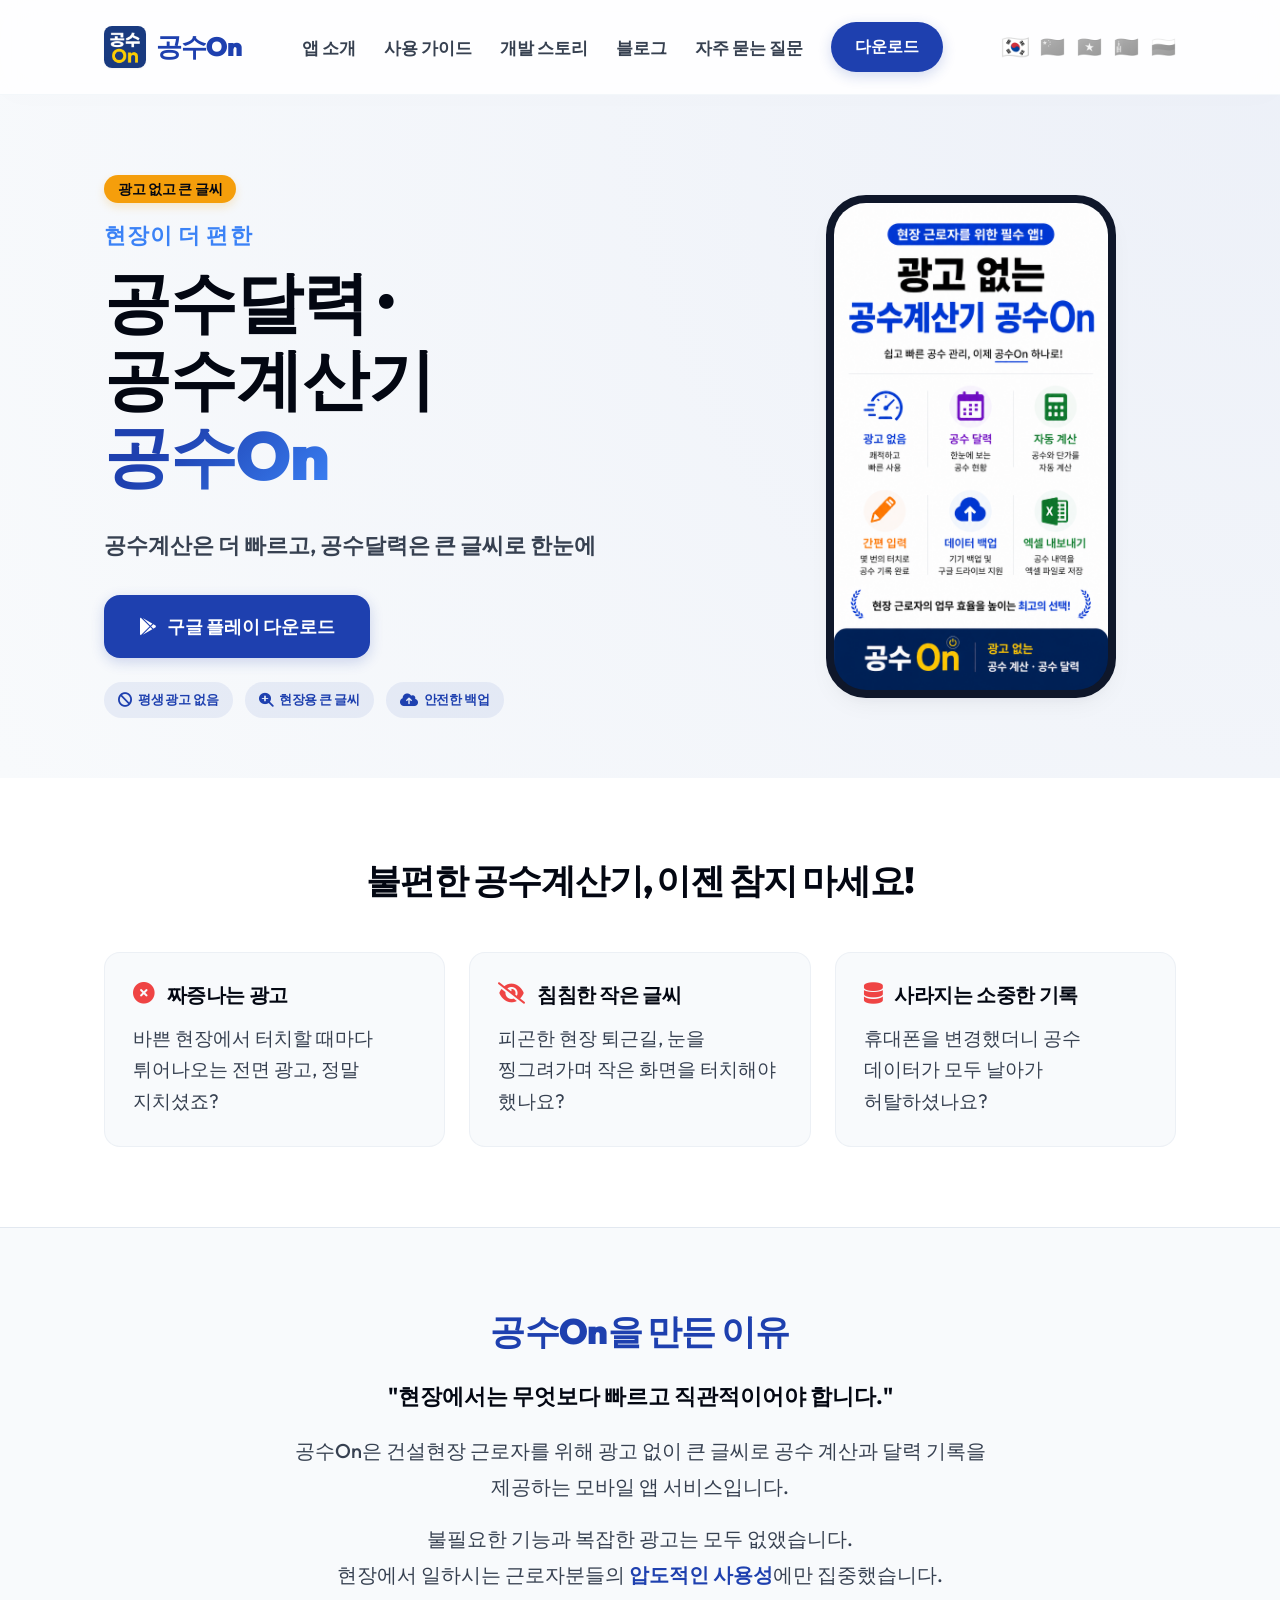
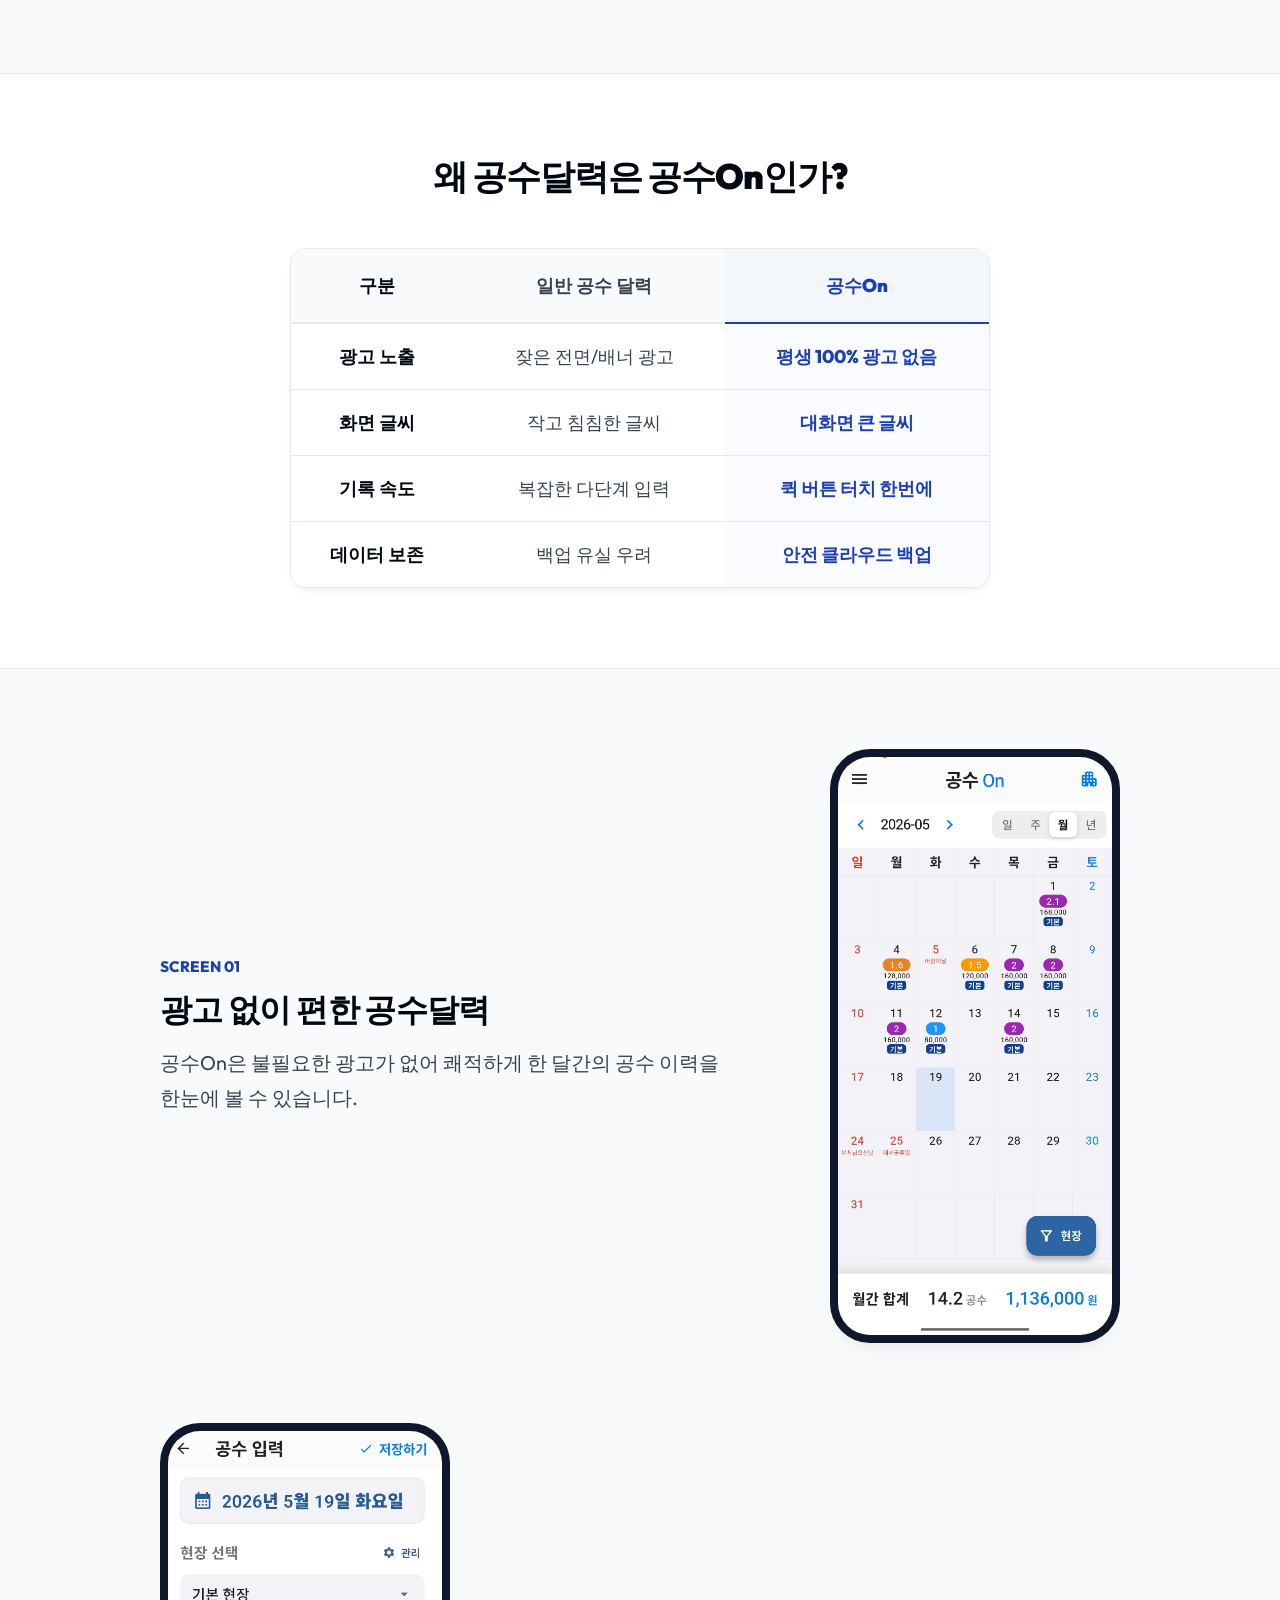
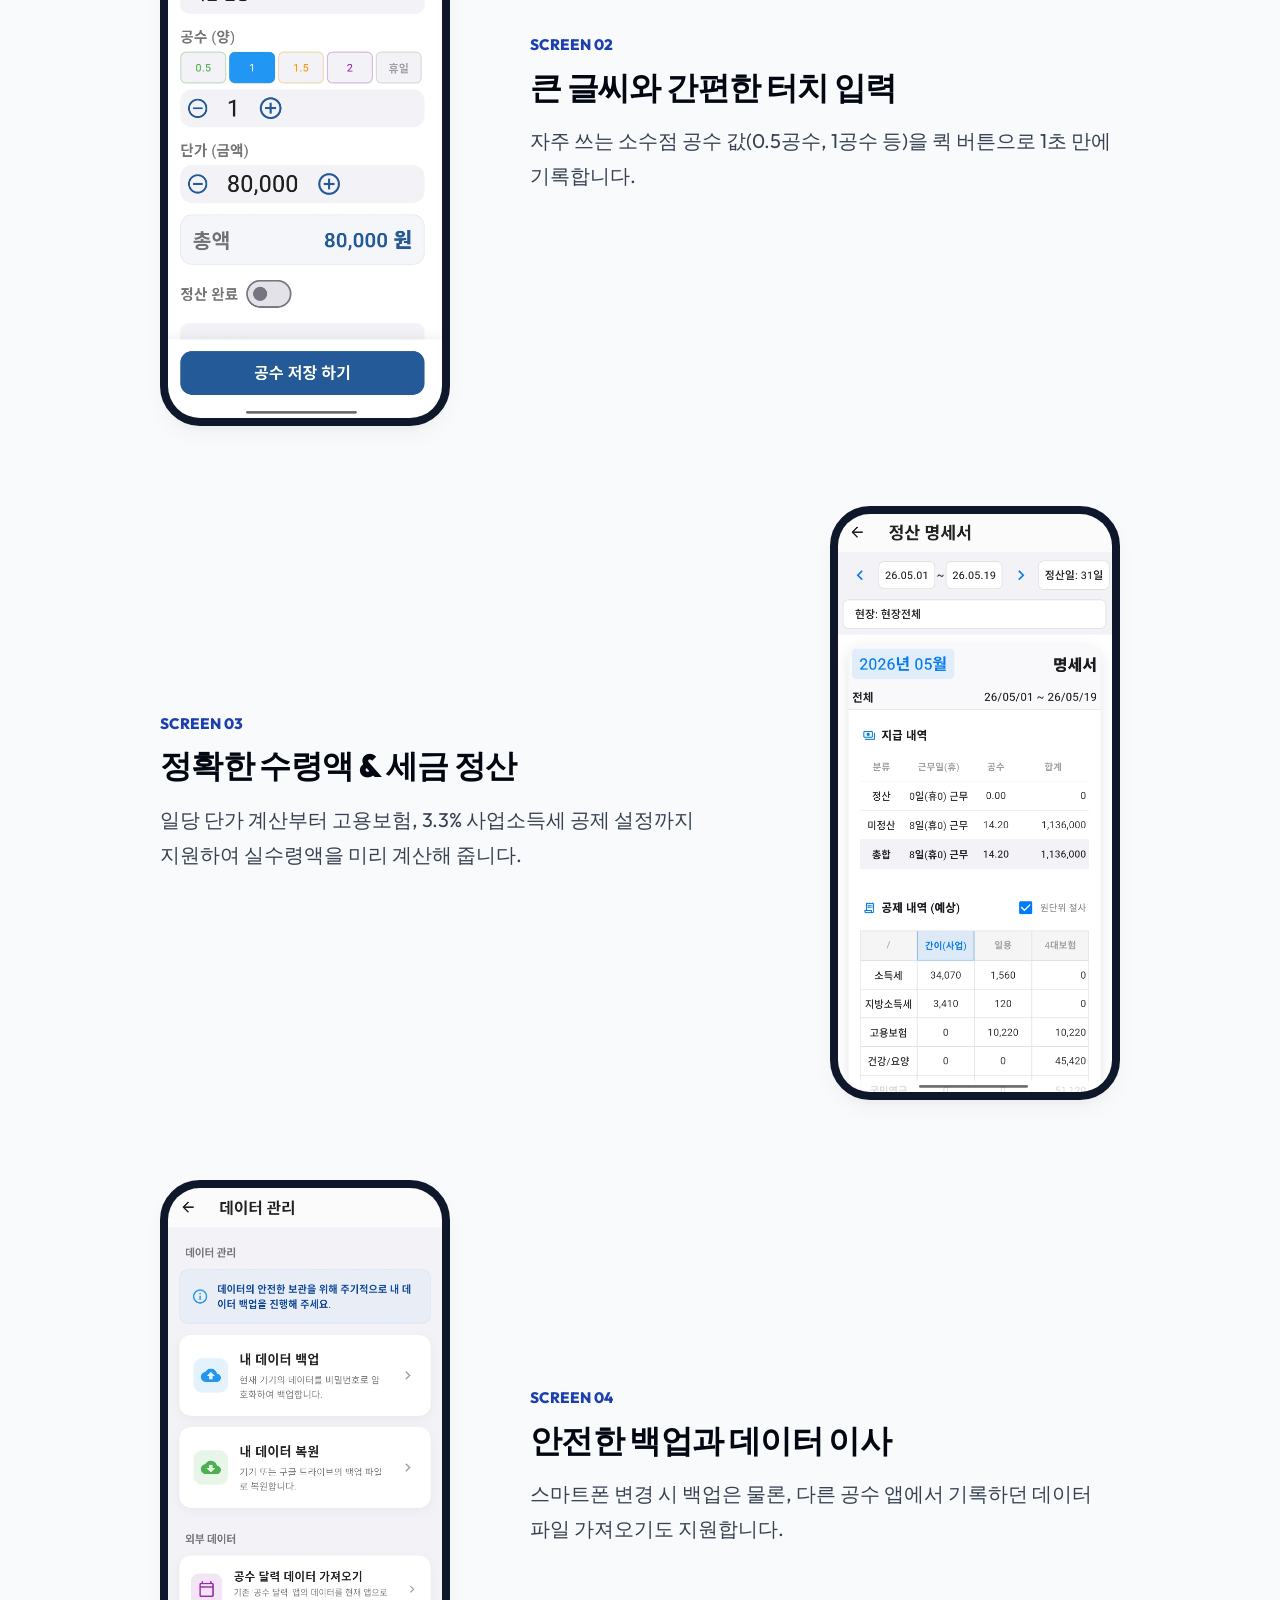
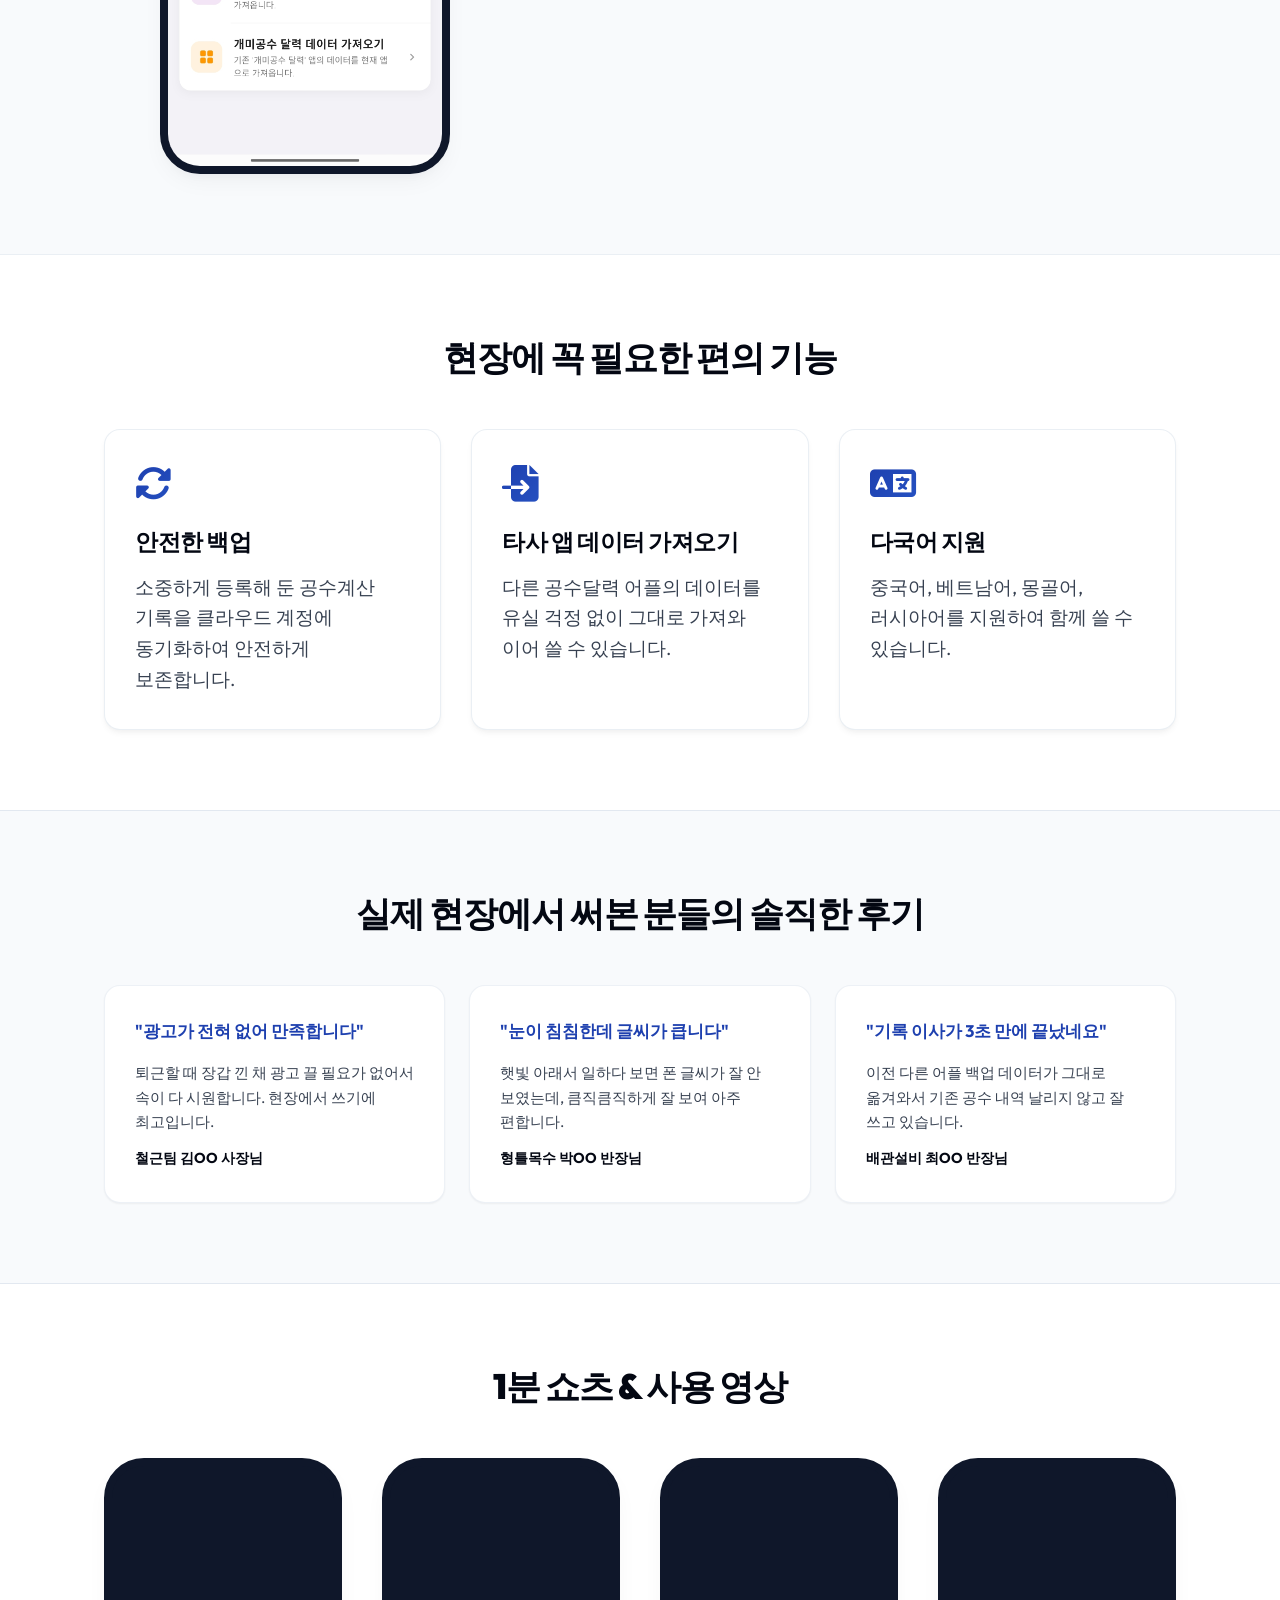
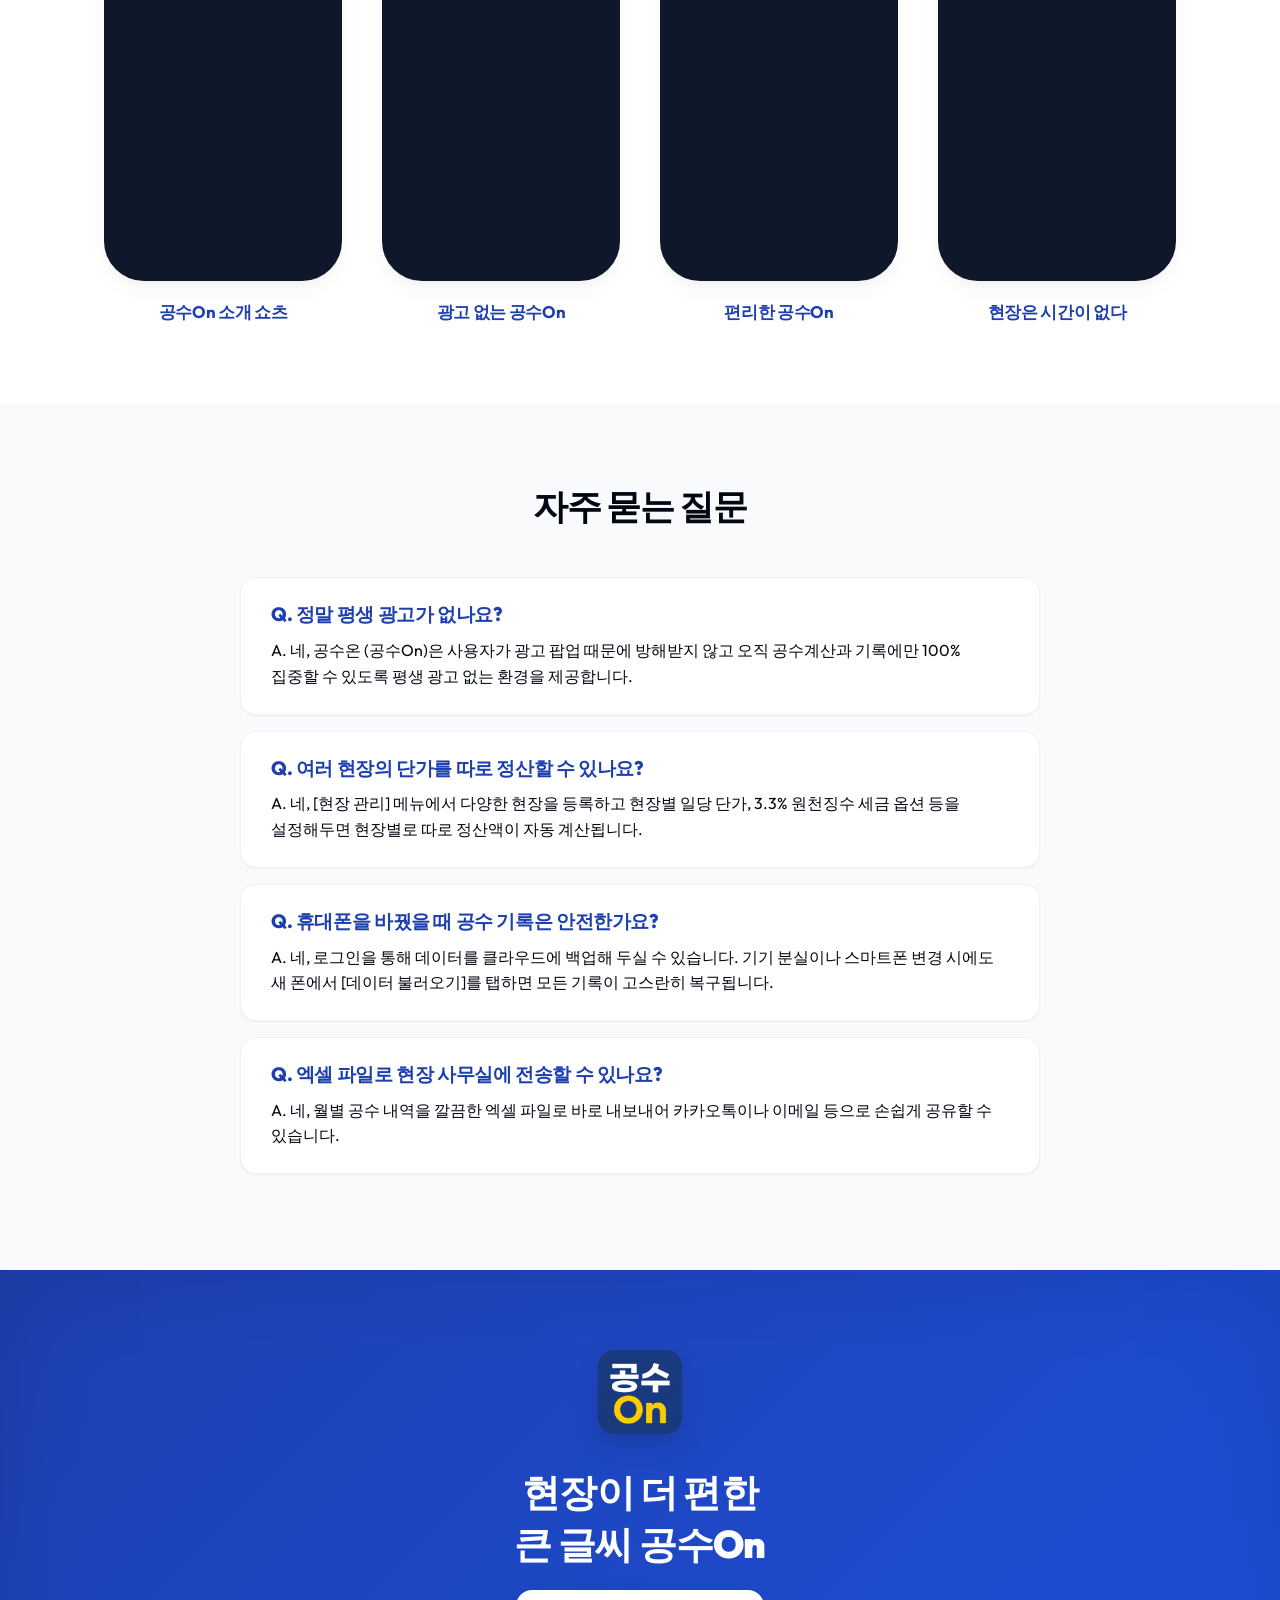
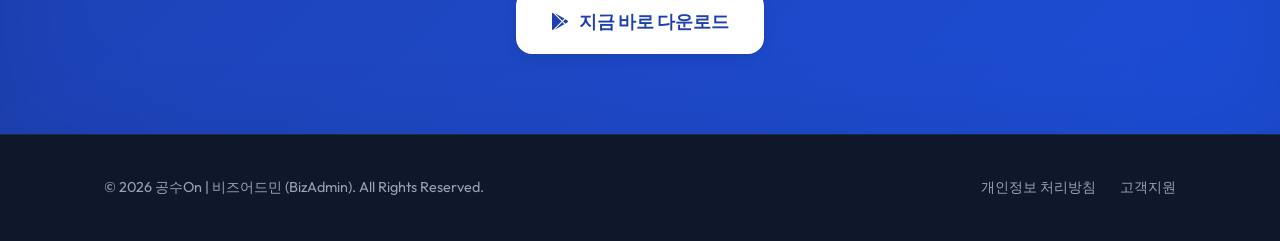
==== index.html @ bb7330a8 "refactor: 디자인 일관성 검토 반영 전체 리팩토링 (공통 CSS 적용 및 다국어 페이지 통합)" ====
<!DOCTYPE html>
<html lang="ko">

<head>
    <meta charset="UTF-8">
    <meta name="viewport" content="width=device-width, initial-scale=1.0">

    <!-- SEO 기본 메타 태그 -->
    <title>공수달력·공수계산기앱 - 광고 없는 큰글씨 공수온 (공수On)</title>
    <meta name="description" content="공수계산기, 공수달력을 광고 없이 편리하게! 공수온은 건설현장 일용직 근로자를 위한 모바일 출근부, 일당 정산, 클라우드 백업을 지원합니다.">
    <meta name="keywords"
        content="공수온, 공수On, 공수계산기, 공수달력, 공수계산기앱, 공수달력앱, 공수 계산기, 공수 달력, 공수 기록, 일용직 계산기, 건설 현장 앱, 일당달력, 출근부앱, 일당출근부, 현장출근부, 일용직출근부, 건설일용직, 노가다달력, 노가다공수">
    <link rel="canonical" href="https://gongsuon.bizadmin.co.kr/">
    <link rel="alternate" hreflang="ko" href="https://gongsuon.bizadmin.co.kr/">
    <link rel="alternate" hreflang="zh" href="https://gongsuon.bizadmin.co.kr/cn/">
    <link rel="alternate" hreflang="vi" href="https://gongsuon.bizadmin.co.kr/vn/">
    <link rel="alternate" hreflang="mn" href="https://gongsuon.bizadmin.co.kr/mn/">
    <link rel="alternate" hreflang="ru" href="https://gongsuon.bizadmin.co.kr/ru/">
    <link rel="alternate" hreflang="x-default" href="https://gongsuon.bizadmin.co.kr/">
    <link rel="icon" href="assets/images/icon.png" type="image/png">
    <link rel="apple-touch-icon" href="assets/images/icon.png">

    <!-- Open Graph / Facebook -->
    <meta property="og:type" content="website">
    <meta property="og:url" content="https://gongsuon.bizadmin.co.kr/">
    <meta property="og:title" content="공수온 (공수On) - 광고 없는 공수계산기앱·공수달력앱">
    <meta property="og:description"
        content="공수계산기, 공수달력을 광고 없이 편리하게! 현장 일용직을 위한 모바일 출근부, 일당 정산, 클라우드 백업을 제공하는 공수온(공수On)입니다.">
    <meta property="og:image" content="https://gongsuon.bizadmin.co.kr/assets/images/og-image.png">

    <!-- Twitter -->
    <meta property="twitter:card" content="summary_large_image">
    <meta property="twitter:url" content="https://gongsuon.bizadmin.co.kr/">
    <meta property="twitter:title" content="공수온 (공수On) - 광고 없는 공수계산기앱·공수달력앱">
    <meta property="twitter:description"
        content="공수계산기, 공수달력을 광고 없이 편리하게! 현장 일용직을 위한 모바일 출근부, 일당 정산, 클라우드 백업을 제공하는 공수온(공수On)입니다.">
    <meta property="twitter:image" content="https://gongsuon.bizadmin.co.kr/assets/images/og-image.png">

    <!-- Structured Data (JSON-LD) -->
    <script type="application/ld+json">
[
  {
    "@context": "https://schema.org",
    "@type": "SoftwareApplication",
    "name": "공수온 (공수On)",
    "alternateName": [
      "공수온",
      "공수On",
      "공수 계산기",
      "공수 달력",
      "공수계산기",
      "공수달력",
      "공수계산기앱",
      "공수달력앱"
    ],
    "url": "https://gongsuon.bizadmin.co.kr/",
    "downloadUrl": "https://play.google.com/store/apps/details?id=kr.co.bizadmin.gongsuon",
    "operatingSystem": "Android",
    "applicationCategory": "BusinessApplication",
    "inLanguage": "ko-KR",
    "description": "공수계산기, 공수달력 기능을 광고 없이 편리하게 제공하는 공수온 (공수On) 앱입니다.",
    "featureList": [
      "광고 없는 공수달력",
      "대화면 큰 글씨 UI",
      "퀵 버튼 터치 입력",
      "정산액 자동 계산",
      "안전 클라우드 백업",
      "타사 앱 데이터 가져오기",
      "다국어 지원 (중국어, 베트남어, 몽골어, 러시아어)"
    ],
    "offers": {
      "@type": "Offer",
      "price": "0",
      "priceCurrency": "KRW"
    },
    "publisher": {
      "@type": "Organization",
      "name": "비즈어드민",
      "url": "https://gongsuon.bizadmin.co.kr/"
    }
  },
  {
    "@context": "https://schema.org",
    "@type": "FAQPage",
    "mainEntity": [
      {
        "@type": "Question",
        "name": "공수온 (공수On)은 어떤 앱인가요?",
        "acceptedAnswer": {
          "@type": "Answer",
          "text": "공수온 (공수On)은 건설 현장 근로자를 위해 광고 없이 공수 계산과 기록을 편리하게 관리할 수 있는 대표적인 공수계산기앱 및 공수달력앱입니다."
        }
      },
      {
        "@type": "Question",
        "name": "공수달력 앱의 장점은 무엇인가요?",
        "acceptedAnswer": {
          "@type": "Answer",
          "text": "광고 없음: 전체화면 광고 없이 쾌적하게 한 달간의 공수 이력 관리 / 큰 글씨: 현장 햇빛 아래에서도 시원하게 잘 보이는 대화면 디자인 / 빠른 입력: 퀵 버튼 터치 한 번으로 1초 만에 간편 기록 / 데이터 백업: 클라우드 연동으로 공수 계산 기록 안전 보관 / 기존 앱 데이터 가져오기: 다른 공수달력 앱에서 쓰던 데이터 가져오기 지원."
        }
      },
      {
        "@type": "Question",
        "name": "공수달력앱과 공수계산기의 차이점은 무엇인가요?",
        "acceptedAnswer": {
          "@type": "Answer",
          "text": "일반적으로 현장 근로자분들이 혼용하여 사용하시지만, '공수달력'은 날짜별 근무 기록(달력 형태)에 초점을 맞추고, '공수계산기'는 일당 단가를 곱해 최종 정산액을 계산하는 것에 초점을 맞춥니다. 공수온은 이 두 기능을 결합하여 달력에 터치 한 번으로 공수를 기록하면 월별 실수령액 정산까지 자동으로 계산해 줍니다."
        }
      },
      {
        "@type": "Question",
        "name": "공수달력 앱에서 현장 등록 및 공수기록 관리는 어떻게 하나요?",
        "acceptedAnswer": {
          "@type": "Answer",
          "text": "앱 내의 [현장 관리] 메뉴에서 근무하시는 현장들을 간편하게 등록하실 수 있습니다. 각 현장별 일당 단가와 정산 방식을 다르게 설정해 두면, 달력 입력 시 현장별로 공수가 따로 구분되어 자동 계산 및 관리됩니다."
        }
      },
      {
        "@type": "Question",
        "name": "공수달력앱의 실수령액 및 월별 정산 기능은 어떻게 사용하나요?",
        "acceptedAnswer": {
          "@type": "Answer",
          "text": "달력에 공수를 기록해두면 [정산 명세서] 메뉴를 통해 이번 달 총 수령액이 자동으로 계산됩니다. 소득세 3.3% 공제 설정, 4대보험 적용 여부 등 현장 노무 환경에 맞추어 세금을 공제한 최종 실수령액을 즉시 산출하고 엑셀 파일로도 보관이 가능합니다."
        }
      },
      {
        "@type": "Question",
        "name": "공수달력에 기록된 데이터는 어떻게 백업하나요? (휴대폰 기기 변경 시 데이터 유지)",
        "acceptedAnswer": {
          "@type": "Answer",
          "text": "로그인 후 데이터 백업 기능을 통해 기록을 클라우드에 보관할 수 있습니다. 휴대폰 분실이나 스마트폰 변경 시에도 새 폰에서 [데이터 불러오기]를 누르면 모든 기록이 고스란히 복구됩니다."
        }
      },
      {
        "@type": "Question",
        "name": "기존에 쓰던 다른 공수 앱의 데이터를 가져올 수 있나요?",
        "acceptedAnswer": {
          "@type": "Answer",
          "text": "네, 다른 공수달력 어플을 사용하시던 분들도 옮겨올 수 있도록 데이터 가져오기 기능을 지원합니다. 기존 기록을 포기하지 마시고 공수온에서 이어 사용해 보세요."
        }
      },
      {
        "@type": "Question",
        "name": "정말 광고가 없나요?",
        "acceptedAnswer": {
          "@type": "Answer",
          "text": "네, 공수온 (공수On)은 평생 광고가 없는 쾌적한 공수달력 환경을 제공하며, 사용자가 어플 광고 때문에 방해받지 않고 오직 공수계산과 기록에 집중할 수 있도록 돕습니다."
        }
      }
    ]
  },
  {
    "@context": "https://schema.org",
    "@type": "Organization",
    "name": "공수온 (공수On)",
    "url": "https://gongsuon.bizadmin.co.kr/",
    "sameAs": [
      "https://blog.naver.com/gongsuon",
      "https://play.google.com/store/apps/details?id=kr.co.bizadmin.gongsuon",
      "https://www.instagram.com/gongsuon/",
      "https://www.youtube.com/@gongsuon"
    ]
  }
]
    </script>

    <link rel="stylesheet" href="https://cdnjs.cloudflare.com/ajax/libs/font-awesome/6.4.0/css/all.min.css">
    <link rel="stylesheet" href="assets/css/style.css">
    <style>
        /* Hero Section */
        .hero {
            background: radial-gradient(circle at top right, rgba(30, 64, 175, 0.05) 0%, rgba(248, 250, 252, 0.8) 100%);
            padding: 80px 0 60px 0;
            text-align: center;
        }

        .hero-badge {
            display: inline-block;
            background: linear-gradient(135deg, var(--primary) 0%, var(--primary-light) 100%);
            color: #fff;
            padding: 8px 20px;
            border-radius: 100px;
            font-weight: 800;
            font-size: 0.85rem;
            margin-bottom: 24px;
            box-shadow: 0 4px 14px rgba(30, 64, 175, 0.25);
            letter-spacing: 0.05em;
            text-transform: uppercase;
        }

        .hero h1 {
            margin-bottom: 2rem;
            letter-spacing: -0.04em;
        }

        .hero h1 .sub-title {
            font-size: 1.35rem;
            font-weight: 700;
            color: var(--primary-light);
            display: block;
            margin-bottom: 12px;
            letter-spacing: 0.05em;
        }

        .hero h1 .main-title {
            font-size: 4.2rem;
            /* 대형 브랜드 메인타이틀 확대 */
            font-weight: 900;
            color: var(--text-dark);
            display: block;
            line-height: 1.15;
        }

        .hero h1 .main-title span {
            color: var(--primary);
            background: linear-gradient(135deg, var(--primary) 30%, var(--primary-light) 100%);
            -webkit-background-clip: text;
            background-clip: text;
            -webkit-text-fill-color: transparent;
        }

        .no-ads-badge {
            display: inline-block;
            background: linear-gradient(135deg, var(--secondary) 0%, #F59E0B 100%);
            color: var(--text-dark);
            font-size: 0.85rem;
            font-weight: 800;
            padding: 5px 14px;
            border-radius: 100px;
            vertical-align: middle;
            margin-bottom: 18px;
            box-shadow: 0 4px 10px rgba(245, 158, 11, 0.2);
            letter-spacing: -0.02em;
        }

        .hero p {
            font-size: 1.4rem;
            /* 1.25rem에서 1.4rem으로 시원하게 확대 */
            margin-bottom: 30px;
            color: var(--text-muted);
            max-width: 700px;
            margin-left: auto;
            margin-right: auto;
            font-weight: 600;
            line-height: 1.7;
        }

        .download-btns {
            display: flex;
            justify-content: center;
            gap: 1rem;
            flex-wrap: wrap;
        }



        /* Pain Points */
        .pain-points {
            padding: 80px 0;
            background-color: #fff;
        }

        .section-tag {
            text-align: center;
            color: var(--danger);
            font-weight: 800;
            font-size: 1.05rem;
            display: block;
            margin-bottom: 12px;
            letter-spacing: 0.05em;
        }

        .section-title {
            font-size: 2.2rem;
            margin-bottom: 3rem;
            font-weight: 900;
            text-align: center;
            letter-spacing: -0.03em;
            color: var(--text-dark);
            line-height: 1.3;
        }

        .pain-grid {
            display: grid;
            grid-template-columns: repeat(auto-fit, minmax(280px, 1fr));
            gap: 24px;
        }

        .pain-card {
            background: var(--bg-light);
            padding: 28px;
            border-radius: var(--radius-md);
            text-align: left;
            border: 1px solid rgba(226, 232, 240, 0.5);
            transition: var(--transition-smooth);
        }

        .pain-card:hover {
            transform: translateY(-4px);
            box-shadow: var(--shadow-md);
            border-color: rgba(226, 232, 240, 1);
        }

        .pain-card h4 {
            font-size: 1.25rem;
            margin-bottom: 15px;
            display: flex;
            align-items: center;
            gap: 12px;
            color: var(--text-dark);
        }

        .pain-card i {
            color: var(--danger);
            font-size: 1.35rem;
        }

        .pain-card p {
            color: var(--text-muted);
            font-size: 1.2rem;
            /* 1.1rem에서 1.2rem으로 확대 */
            line-height: 1.65;
        }

        /* Solution / Proof */
        .proof-section {
            padding: 80px 0;
            background-color: var(--bg-light);
            border-top: 1px solid rgba(226, 232, 240, 0.6);
            border-bottom: 1px solid rgba(226, 232, 240, 0.6);
        }

        .proof-item {
            display: flex;
            align-items: center;
            justify-content: center;
            gap: 80px;
            margin-bottom: 80px;
            max-width: 960px;
            margin-left: auto;
            margin-right: auto;
        }

        .proof-item:last-child {
            margin-bottom: 0;
        }

        .proof-item:nth-child(even) {
            flex-direction: row-reverse;
        }

        .proof-text {
            flex: 1.2;
        }

        .proof-text h3 {
            font-size: 2rem;
            font-weight: 900;
            margin-bottom: 15px;
            line-height: 1.3;
            color: var(--text-dark);
            letter-spacing: -0.02em;
        }

        .proof-text p {
            font-size: 1.25rem;
            /* 1.12rem에서 1.25rem으로 대형 폰트화 */
            color: var(--text-muted);
            margin-bottom: 24px;
            line-height: 1.75;
        }

        .proof-img {
            flex: 0.8;
        }

        /* Features */
        .features {
            padding: 80px 0;
            background-color: #fff;
        }

        .feature-grid {
            display: grid;
            grid-template-columns: repeat(auto-fit, minmax(320px, 1fr));
            gap: 30px;
        }

        .feature-card {
            background: #fff;
            padding: 35px 30px;
            border-radius: var(--radius-md);
            box-shadow: var(--shadow-md);
            transition: var(--transition-smooth);
            border: 1px solid rgba(226, 232, 240, 0.7);
        }

        .feature-card:hover {
            transform: translateY(-8px);
            box-shadow: var(--shadow-hover);
            border-color: rgba(30, 64, 175, 0.15);
        }

        .feature-card i {
            font-size: 2.3rem;
            color: var(--primary);
            margin-bottom: 24px;
            display: block;
            background: linear-gradient(135deg, var(--primary) 0%, var(--primary-light) 100%);
            -webkit-background-clip: text;
            background-clip: text;
            -webkit-text-fill-color: transparent;
        }

        .feature-card h3 {
            font-size: 1.45rem;
            margin-bottom: 15px;
            font-weight: 800;
            color: var(--text-dark);
        }

        .feature-card p {
            color: var(--text-muted);
            font-size: 1.16rem;
            /* 1.05rem에서 1.16rem으로 대폭 확대 */
            line-height: 1.65;
        }

        /* FAQ */
        .faq {
            background-color: var(--bg-light);
            padding: 80px 0;
        }

        .faq-container {
            max-width: 800px;
            margin: 0 auto;
        }

        .faq-item {
            margin-bottom: 16px;
            background: #fff;
            padding: 24px 30px;
            border-radius: var(--radius-md);
            box-shadow: var(--shadow-sm);
            border: 1px solid rgba(226, 232, 240, 0.5);
            transition: var(--transition-smooth);
        }

        .faq-item:hover {
            box-shadow: var(--shadow-md);
            border-color: rgba(226, 232, 240, 1);
        }

        .faq-item h4 {
            color: var(--primary);
            margin-bottom: 10px;
            font-size: 1.2rem;
            font-weight: 800;
        }

        .faq-item p {
            color: var(--text-dark);
            font-size: 1rem;
            line-height: 1.6;
        }



        /* Video Section */
        .video-section {
            background-color: #fff;
            padding: 80px 20px;
        }

        .video-grid {
            display: grid;
            grid-template-columns: repeat(4, 1fr);
            gap: 2.5rem;
            max-width: 1200px;
            margin: 0 auto;
            justify-items: center;
        }

        @media (max-width: 1200px) {
            .video-grid {
                grid-template-columns: repeat(2, 1fr);
            }
        }

        @media (max-width: 680px) {
            .video-grid {
                grid-template-columns: 1fr;
            }
        }

        .video-card {
            aspect-ratio: 9/16;
            position: relative;
        }

        .video-card iframe {
            width: 100%;
            height: 100%;
            border-radius: 30px;
            border: none;
        }

        .video-info {
            text-align: center;
            margin-top: 1.25rem;
        }

        .video-info h4 {
            font-size: 1.05rem;
            color: var(--primary);
            font-weight: 700;
        }

        @media (max-width: 850px) {
            .hero {
                padding: 60px 0 40px 0;
            }

            .download-btns {
                justify-content: center !important;
            }
        }

        @media (max-width: 768px) {
            .hero h1 .main-title {
                font-size: 2.5rem;
                line-height: 1.25;
            }

            .hero p {
                font-size: 1.05rem;
                margin-bottom: 24px;
            }

            .section-title {
                font-size: 1.8rem;
                margin-bottom: 2rem;
            }

            .proof-item {
                flex-direction: column-reverse !important;
                text-align: center;
                gap: 24px;
                margin-bottom: 48px;
            }

            .proof-item:nth-child(even) {
                flex-direction: column-reverse !important;
            }

            .proof-text {
                width: 100%;
            }

            .proof-text h3 {
                font-size: 1.6rem;
            }

            .proof-img {
                margin: 0 auto;
                max-width: 240px;
            }
        }

        @media (max-width: 480px) {
            .hero {
                padding: 40px 0 20px 0;
            }

            .hero h1 .main-title {
                font-size: 2rem;
                line-height: 1.3;
            }

            .hero h1 .sub-title {
                font-size: 1.15rem !important;
            }

            .hero p {
                font-size: 0.95rem;
                padding: 0 10px;
            }

            .btn {
                width: 100%;
                max-width: 320px;
                justify-content: center;
                padding: 0.9rem 1.5rem;
                font-size: 1rem;
            }

            .hero-badge-item {
                font-size: 0.78rem;
                padding: 5px 10px;
            }

            /* 비교표 모바일 극소화 방지 */
            .comparison table {
                font-size: 0.9rem !important;
            }

            .comparison th,
            .comparison td {
                padding: 12px 8px !important;
            }

            .faq-item {
                padding: 18px 20px;
            }

            .faq-item h4 {
                font-size: 1.05rem;
            }

            .faq-item p {
                font-size: 0.92rem;
            }

            .reviews {
                padding: 50px 0;
            }

            .reviews div[style*="grid-template-columns"] {
                gap: 16px !important;
            }

            .reviews div[style*="background"] {
                padding: 20px !important;
            }
        }

        /* Lightbox Image Zoom-in Modal */
        .phone-mockup,
        .proof-img {
            cursor: pointer;
            transition: var(--transition-smooth);
        }

        .phone-mockup:hover,
        .proof-img:hover {
            transform: translateY(-4px);
        }

        .lightbox {
            display: none;
            position: fixed;
            z-index: 2000;
            padding-top: 50px;
            left: 0;
            top: 0;
            width: 100%;
            height: 100%;
            overflow: auto;
            background-color: rgba(15, 23, 42, 0.95);
            backdrop-filter: blur(10px);
            opacity: 0;
            transition: opacity 0.3s ease;
            box-sizing: border-box;
        }

        .lightbox.show {
            display: flex;
            flex-direction: column;
            justify-content: center;
            align-items: center;
            opacity: 1;
        }

        .lightbox-content {
            margin: 0 auto;
            display: block;
            width: 85%;
            max-width: 450px;
            /* 원본 576px 이미지의 해상도 깨짐을 최소화하기 위해 450px로 최적 조율 */
            max-height: 82vh;
            object-fit: contain;
            border-radius: var(--radius-md);
            box-shadow: 0 25px 60px rgba(0, 0, 0, 0.5);
            transform: scale(0.9);
            transition: transform 0.3s ease;
            border: 4px solid #fff;
        }

        .lightbox.show .lightbox-content {
            transform: scale(1);
        }

        .lightbox-close {
            position: absolute;
            top: 25px;
            right: 35px;
            color: #f1f5f9;
            font-size: 45px;
            font-weight: 800;
            transition: 0.2s;
            cursor: pointer;
            user-select: none;
            z-index: 2100;
        }

        .lightbox-close:hover {
            color: var(--primary-light);
            transform: scale(1.1);
        }

        #lightbox-caption {
            margin-top: 20px;
            text-align: center;
            color: #fff;
            font-size: 1.3rem;
            font-weight: 800;
            text-shadow: 0 2px 4px rgba(0, 0, 0, 0.5);
        }

        @media (max-width: 480px) {
            .lightbox-close {
                top: 15px;
                right: 20px;
                font-size: 38px;
            }

            .lightbox-content {
                width: 92%;
                max-width: 92%;
            }

            #lightbox-caption {
                font-size: 1.1rem;
            }
        }
    </style>
</head>

<body>

    <header>
        <div class="container">
            <a href="index.html" class="logo-text" aria-label="공수On 홈">
                <img src="assets/images/icon.png" alt="공수On 로고" class="logo-img">
                <span class="logo-name">공수On</span>
            </a>
            <nav class="nav-menu">
                <a href="intro.html" class="nav-item">앱 소개</a>
                <a href="guide.html" class="nav-item">사용 가이드</a>
                <a href="story.html" class="nav-item">개발 스토리</a>
                <a href="blog.html" class="nav-item">블로그</a>
                <a href="#faq" class="nav-item">자주 묻는 질문</a>
                <a href="#final-cta" class="nav-item nav-download">다운로드</a>
            </nav>
            <div class="header-right">
                <div class="lang-switcher">
                    <a href="#" class="active" title="한국어">🇰🇷</a>
                    <a href="cn/index.html" title="中文">🇨🇳</a>
                    <a href="vn/index.html" title="Tiếng Việt">🇻🇳</a>
                    <a href="mn/index.html" title="Монгол">🇲🇳</a>
                    <a href="ru/index.html" title="Русский">🇷🇺</a>
                </div>
                <button class="menu-toggle" aria-label="메뉴 열기">
                    <i class="fas fa-bars"></i>
                </button>
            </div>
        </div>
    </header>

    <main>
        <section class="hero">
            <div class="container">
                <div class="hero-wrapper">
                    <div class="hero-text">
                        <h1>
                            <span class="no-ads-badge">광고 없고 큰 글씨</span>
                            <span class="sub-title">현장이 더 편한</span>
                            <span class="main-title">공수달력 · 공수계산기<br><span>공수On</span></span>
                        </h1>
                        <p>공수계산은 더 빠르고, 공수달력은 큰 글씨로 한눈에</p>
                        <div class="download-btns" style="justify-content: flex-start;">
                            <a href="https://play.google.com/store/apps/details?id=kr.co.bizadmin.gongsuon"
                                class="btn btn-primary">
                                <i class="fab fa-google-play"></i> 구글 플레이 다운로드
                            </a>
                        </div>
                        <div class="hero-badges-line">
                            <span class="hero-badge-item"><i class="fas fa-ban"></i> 평생 광고 없음</span>
                            <span class="hero-badge-item"><i class="fas fa-search-plus"></i> 현장용 큰 글씨</span>
                            <span class="hero-badge-item"><i class="fas fa-cloud-upload-alt"></i> 안전한 백업</span>
                        </div>
                    </div>
                    <div class="hero-visual">
                        <div class="phone-mockup">
                            <div class="phone-screen">
                                <img src="assets/images/store_intro.png" alt="공수On 첫 화면 메인 스크린샷">
                            </div>
                        </div>
                    </div>
                </div>
            </div>
        </section>

        <!-- Pain Points -->
        <section class="pain-points">
            <div class="container">
                <h2 class="section-title">불편한 공수계산기, 이젠 참지 마세요!</h2>
                <div class="pain-grid">
                    <div class="pain-card">
                        <h4><i class="fas fa-times-circle"></i>짜증나는 광고</h4>
                        <p>바쁜 현장에서 터치할 때마다 튀어나오는 전면 광고, 정말 지치셨죠?</p>
                    </div>
                    <div class="pain-card">
                        <h4><i class="fas fa-eye-slash"></i>침침한 작은 글씨</h4>
                        <p>피곤한 현장 퇴근길, 눈을 찡그려가며 작은 화면을 터치해야 했나요?</p>
                    </div>
                    <div class="pain-card">
                        <h4><i class="fas fa-database"></i>사라지는 소중한 기록</h4>
                        <p>휴대폰을 변경했더니 공수 데이터가 모두 날아가 허탈하셨나요?</p>
                    </div>
                </div>
            </div>
        </section>

        <!-- Why Section -->
        <section
            style="background-color: var(--bg-light); color: var(--text-dark); padding: 80px 0; text-align: center; border-top: 1px solid var(--border-color); border-bottom: 1px solid var(--border-color);">
            <div class="container" style="max-width: 800px;">
                <h2 style="font-size: 2.2rem; font-weight: 900; margin-bottom: 24px; color: var(--primary);">공수On을 만든
                    이유</h2>
                <p
                    style="font-size: 1.4rem; font-weight: 700; line-height: 1.6; margin-bottom: 18px; color: var(--text-dark);">
                    "현장에서는 무엇보다 빠르고 직관적이어야 합니다."
                </p>
                <p style="font-size: 1.25rem; font-weight: 500; color: var(--text-muted); line-height: 1.8; margin-bottom: 16px;">
                    공수On은 건설현장 근로자를 위해 광고 없이 큰 글씨로 공수 계산과 달력 기록을 제공하는 모바일 앱 서비스입니다.
                </p>
                <p style="font-size: 1.25rem; font-weight: 500; color: var(--text-muted); line-height: 1.8;">
                    불필요한 기능과 복잡한 광고는 모두 없앴습니다.<br>
                    현장에서 일하시는 근로자분들의 <b style="color: var(--primary);">압도적인 사용성</b>에만 집중했습니다.
                </p>
            </div>
        </section>

        <!-- Comparison Table -->
        <section class="comparison" style="padding: 80px 0; background-color: #fff;">
            <div class="container">
                <h2 class="section-title">왜 공수달력은 공수On인가?</h2>
                <div
                    style="max-width: 700px; margin: 0 auto; overflow: hidden; border-radius: var(--radius-md); box-shadow: var(--shadow-md); border: 1px solid var(--border-color);">
                    <table
                        style="width: 100%; border-collapse: collapse; background-color: #fff; text-align: center; font-size: 1.15rem;">
                        <thead>
                            <tr style="background-color: var(--bg-light); color: var(--text-dark);">
                                <th
                                    style="padding: 20px; border-bottom: 2px solid var(--border-color); font-weight: 800;">
                                    구분</th>
                                <th
                                    style="padding: 20px; border-bottom: 2px solid var(--border-color); font-weight: 600; color: var(--text-muted);">
                                    일반 공수 달력</th>
                                <th
                                    style="padding: 20px; border-bottom: 2px solid var(--primary); color: var(--primary); font-weight: 900; background-color: rgba(30, 64, 175, 0.02);">
                                    공수On</th>
                            </tr>
                        </thead>
                        <tbody>
                            <tr>
                                <td
                                    style="padding: 16px; border-bottom: 1px solid var(--border-color); font-weight: 700;">
                                    광고 노출</td>
                                <td
                                    style="padding: 16px; border-bottom: 1px solid var(--border-color); color: var(--text-muted);">
                                    잦은 전면/배너 광고</td>
                                <td
                                    style="padding: 16px; border-bottom: 1px solid var(--border-color); color: var(--primary); font-weight: 800; background-color: rgba(30, 64, 175, 0.02);">
                                    평생 100% 광고 없음</td>
                            </tr>
                            <tr>
                                <td
                                    style="padding: 16px; border-bottom: 1px solid var(--border-color); font-weight: 700;">
                                    화면 글씨</td>
                                <td
                                    style="padding: 16px; border-bottom: 1px solid var(--border-color); color: var(--text-muted);">
                                    작고 침침한 글씨</td>
                                <td
                                    style="padding: 16px; border-bottom: 1px solid var(--border-color); color: var(--primary); font-weight: 800; background-color: rgba(30, 64, 175, 0.02);">
                                    대화면 큰 글씨</td>
                            </tr>
                            <tr>
                                <td
                                    style="padding: 16px; border-bottom: 1px solid var(--border-color); font-weight: 700;">
                                    기록 속도</td>
                                <td
                                    style="padding: 16px; border-bottom: 1px solid var(--border-color); color: var(--text-muted);">
                                    복잡한 다단계 입력</td>
                                <td
                                    style="padding: 16px; border-bottom: 1px solid var(--border-color); color: var(--primary); font-weight: 800; background-color: rgba(30, 64, 175, 0.02);">
                                    퀵 버튼 터치 한번에</td>
                            </tr>
                            <tr>
                                <td style="padding: 16px; font-weight: 700;">데이터 보존</td>
                                <td style="padding: 16px; color: var(--text-muted);">백업 유실 우려</td>
                                <td
                                    style="padding: 16px; color: var(--primary); font-weight: 800; background-color: rgba(30, 64, 175, 0.02);">
                                    안전 클라우드 백업</td>
                            </tr>
                        </tbody>
                    </table>
                </div>
            </div>
        </section>

        <!-- Product Proof (Screenshots) -->
        <section class="proof-section">
            <div class="container">
                <div class="proof-item">
                    <div class="proof-text">
                        <span
                            style="color: var(--primary); font-weight: 800; font-size: 0.95rem; display: block; margin-bottom: 8px;">SCREEN
                            01</span>
                        <h3>광고 없이 편한 공수달력</h3>
                        <p>공수On은 불필요한 광고가 없어 쾌적하게 한 달간의 공수 이력을 한눈에 볼 수 있습니다.</p>
                    </div>
                    <div class="proof-img phone-frame">
                        <img src="assets/images/screenshot_calendar.png" alt="공수On 공수 달력 화면" loading="lazy">
                    </div>
                </div>

                <div class="proof-item">
                    <div class="proof-text">
                        <span
                            style="color: var(--primary); font-weight: 800; font-size: 0.95rem; display: block; margin-bottom: 8px;">SCREEN
                            02</span>
                        <h3>큰 글씨와 간편한 터치 입력</h3>
                        <p>자주 쓰는 소수점 공수 값(0.5공수, 1공수 등)을 퀵 버튼으로 1초 만에 기록합니다.</p>
                    </div>
                    <div class="proof-img phone-frame">
                        <img src="assets/images/screenshot_input.png" alt="공수On 빠른 공수 입력 화면" loading="lazy">
                    </div>
                </div>

                <div class="proof-item">
                    <div class="proof-text">
                        <span
                            style="color: var(--primary); font-weight: 800; font-size: 0.95rem; display: block; margin-bottom: 8px;">SCREEN
                            03</span>
                        <h3>정확한 수령액 & 세금 정산</h3>
                        <p>일당 단가 계산부터 고용보험, 3.3% 사업소득세 공제 설정까지 지원하여 실수령액을 미리 계산해 줍니다.</p>
                    </div>
                    <div class="proof-img phone-frame">
                        <img src="assets/images/screenshot_tax.png" alt="공수On 정산내역 및 예상 수령액 화면" loading="lazy">
                    </div>
                </div>

                <div class="proof-item">
                    <div class="proof-text">
                        <span
                            style="color: var(--primary); font-weight: 800; font-size: 0.95rem; display: block; margin-bottom: 8px;">SCREEN
                            04</span>
                        <h3>안전한 백업과 데이터 이사</h3>
                        <p>스마트폰 변경 시 백업은 물론, 다른 공수 앱에서 기록하던 데이터 파일 가져오기도 지원합니다.</p>
                    </div>
                    <div class="proof-img phone-frame">
                        <img src="assets/images/screenshot_data.png" alt="공수On 클라우드 백업 및 데이터 가져오기 화면" loading="lazy">
                    </div>
                </div>
            </div>
        </section>

        <!-- Features Grid -->
        <section class="features">
            <div class="container">
                <h2 class="section-title">현장에 꼭 필요한 편의 기능</h2>
                <div class="feature-grid">
                    <article class="feature-card">
                        <i class="fas fa-sync-alt"></i>
                        <h3>안전한 백업</h3>
                        <p>소중하게 등록해 둔 공수계산 기록을 클라우드 계정에 동기화하여 안전하게 보존합니다.</p>
                    </article>
                    <article class="feature-card">
                        <i class="fas fa-file-import"></i>
                        <h3>타사 앱 데이터 가져오기</h3>
                        <p>다른 공수달력 어플의 데이터를 유실 걱정 없이 그대로 가져와 이어 쓸 수 있습니다.</p>
                    </article>
                    <article class="feature-card">
                        <i class="fas fa-language"></i>
                        <h3>다국어 지원</h3>
                        <p>중국어, 베트남어, 몽골어, 러시아어를 지원하여 함께 쓸 수 있습니다.</p>
                    </article>
                </div>
            </div>
        </section>

        <!-- Reviews / Social Proof -->
        <section class="reviews"
            style="padding: 80px 0; background-color: var(--bg-light); border-top: 1px solid var(--border-color); border-bottom: 1px solid var(--border-color);">
            <div class="container">
                <h2 class="section-title">실제 현장에서 써본 분들의 솔직한 후기</h2>
                <div style="display: grid; grid-template-columns: repeat(auto-fit, minmax(240px, 1fr)); gap: 24px;">
                    <div
                        style="background: #fff; padding: 30px; border-radius: var(--radius-md); box-shadow: var(--shadow-sm); border: 1px solid rgba(226, 232, 240, 0.6);">
                        <p style="font-size: 1.05rem; font-weight: 700; margin-bottom: 15px; color: var(--primary);">
                            "광고가 전혀 없어 만족합니다"</p>
                        <p style="color: var(--text-muted); font-size: 0.95rem; line-height: 1.6; margin-bottom: 12px;">
                            퇴근할 때 장갑 낀 채 광고 끌 필요가 없어서 속이 다 시원합니다. 현장에서 쓰기에 최고입니다.</p>
                        <p style="color: var(--text-dark); font-weight: 700; font-size: 0.9rem;">철근팀 김OO 사장님</p>
                    </div>
                    <div
                        style="background: #fff; padding: 30px; border-radius: var(--radius-md); box-shadow: var(--shadow-sm); border: 1px solid rgba(226, 232, 240, 0.6);">
                        <p style="font-size: 1.05rem; font-weight: 700; margin-bottom: 15px; color: var(--primary);">"눈이
                            침침한데 글씨가 큽니다"</p>
                        <p style="color: var(--text-muted); font-size: 0.95rem; line-height: 1.6; margin-bottom: 12px;">
                            햇빛 아래서 일하다 보면 폰 글씨가 잘 안 보였는데, 큼직큼직하게 잘 보여 아주 편합니다.</p>
                        <p style="color: var(--text-dark); font-weight: 700; font-size: 0.9rem;">형틀목수 박OO 반장님</p>
                    </div>
                    <div
                        style="background: #fff; padding: 30px; border-radius: var(--radius-md); box-shadow: var(--shadow-sm); border: 1px solid rgba(226, 232, 240, 0.6);">
                        <p style="font-size: 1.05rem; font-weight: 700; margin-bottom: 15px; color: var(--primary);">"기록
                            이사가 3초 만에 끝났네요"</p>
                        <p style="color: var(--text-muted); font-size: 0.95rem; line-height: 1.6; margin-bottom: 12px;">
                            이전 다른 어플 백업 데이터가 그대로 옮겨와서 기존 공수 내역 날리지 않고 잘 쓰고 있습니다.</p>
                        <p style="color: var(--text-dark); font-weight: 700; font-size: 0.9rem;">배관설비 최OO 반장님</p>
                    </div>
                </div>
            </div>
        </section>

        <!-- YouTube Video Section -->
        <section class="video-section">
            <div class="container">
                <h2 class="section-title">1분 쇼츠 & 사용 영상</h2>
                <div class="video-grid">
                    <div class="video-item">
                        <div class="video-card phone-frame">
                            <iframe loading="lazy" src="https://www.youtube.com/embed/T2AGgbpWkpI" title="공수On 소개 쇼츠"
                                allow="accelerometer; autoplay; clipboard-write; encrypted-media; gyroscope; picture-in-picture"
                                allowfullscreen=""></iframe>
                        </div>
                        <div class="video-info">
                            <h4>공수On 소개 쇼츠</h4>
                        </div>
                    </div>
                    <div class="video-item">
                        <div class="video-card phone-frame">
                            <iframe loading="lazy" src="https://www.youtube.com/embed/Q60rTrWI8sE" title="공수On 앱 가이드 1"
                                allow="accelerometer; autoplay; clipboard-write; encrypted-media; gyroscope; picture-in-picture"
                                allowfullscreen=""></iframe>
                        </div>
                        <div class="video-info">
                            <h4>광고 없는 공수On</h4>
                        </div>
                    </div>
                    <div class="video-item">
                        <div class="video-card phone-frame">
                            <iframe loading="lazy" src="https://www.youtube.com/embed/vVAQa6FYk2w" title="공수On 앱 가이드 2"
                                allow="accelerometer; autoplay; clipboard-write; encrypted-media; gyroscope; picture-in-picture"
                                allowfullscreen=""></iframe>
                        </div>
                        <div class="video-info">
                            <h4>편리한 공수On</h4>
                        </div>
                    </div>
                    <div class="video-item">
                        <div class="video-card phone-frame">
                            <iframe loading="lazy" src="https://www.youtube.com/embed/oolmIWpYYhc" title="공수On 앱 가이드 3"
                                allow="accelerometer; autoplay; clipboard-write; encrypted-media; gyroscope; picture-in-picture"
                                allowfullscreen=""></iframe>
                        </div>
                        <div class="video-info">
                            <h4>현장은 시간이 없다</h4>
                        </div>
                    </div>
                </div>
            </div>
        </section>

        <!-- FAQ Section -->
        <section class="faq" id="faq">
            <div class="container">
                <h2 class="section-title">자주 묻는 질문</h2>
                <div class="faq-container">
                    <div class="faq-item">
                        <h4>Q. 정말 평생 광고가 없나요?</h4>
                        <p>A. 네, 공수온 (공수On)은 사용자가 광고 팝업 때문에 방해받지 않고 오직 공수계산과 기록에만 100% 집중할 수 있도록 평생 광고 없는 환경을 제공합니다.
                        </p>
                    </div>
                    <div class="faq-item">
                        <h4>Q. 여러 현장의 단가를 따로 정산할 수 있나요?</h4>
                        <p>A. 네, [현장 관리] 메뉴에서 다양한 현장을 등록하고 현장별 일당 단가, 3.3% 원천징수 세금 옵션 등을 설정해두면 현장별로 따로
                            정산액이 자동 계산됩니다.</p>
                    </div>
                    <div class="faq-item">
                        <h4>Q. 휴대폰을 바꿨을 때 공수 기록은 안전한가요?</h4>
                        <p>A. 네, 로그인을 통해 데이터를 클라우드에 백업해 두실 수 있습니다. 기기 분실이나 스마트폰 변경 시에도 새 폰에서 [데이터 불러오기]를 탭하면 모든
                            기록이 고스란히 복구됩니다.</p>
                    </div>
                    <div class="faq-item">
                        <h4>Q. 엑셀 파일로 현장 사무실에 전송할 수 있나요?</h4>
                        <p>A. 네, 월별 공수 내역을 깔끔한 엑셀 파일로 바로 내보내어 카카오톡이나 이메일 등으로 손쉽게 공유할 수 있습니다.</p>
                    </div>
                </div>
            </div>
        </section>

        <section class="cta-section" id="final-cta">
            <div class="container">
                <img src="assets/images/icon.png" alt="공수On 앱 아이콘" class="cta-logo" loading="lazy">
                <h2>현장이 더 편한<br> 큰 글씨 공수On</h2>
                <a href="https://play.google.com/store/apps/details?id=kr.co.bizadmin.gongsuon" class="btn btn-white">
                    <i class="fab fa-google-play"></i> 지금 바로 다운로드
                </a>
            </div>
        </section>
    </main>

    <!-- Lightbox Modal -->
    <div id="image-lightbox" class="lightbox" aria-hidden="true" role="dialog" aria-label="이미지 크게 보기">
        <span class="lightbox-close" aria-label="닫기">&times;</span>
        <img class="lightbox-content" id="lightbox-img" alt="확대된 이미지">
        <div id="lightbox-caption"></div>
    </div>

    <footer class="footer">
        <div class="container">
            <p>&copy; 2026 공수On | 비즈어드민 (BizAdmin). All Rights Reserved.</p>
            <nav class="footer-links">
                <a href="privacy.html">개인정보 처리방침</a>
                <a href="mailto:admin.bizadmin@google.com">고객지원</a>
            </nav>
        </div>
    </footer>

    <script>
        // 모바일 메뉴 토글
        const menuToggle = document.querySelector('.menu-toggle');
        const navMenu = document.querySelector('.nav-menu');

        menuToggle.addEventListener('click', () => {
            navMenu.classList.toggle('active');
            const icon = menuToggle.querySelector('i');
            if (navMenu.classList.contains('active')) {
                icon.classList.remove('fa-bars');
                icon.classList.add('fa-times');
            } else {
                icon.classList.remove('fa-times');
                icon.classList.add('fa-bars');
            }
        });

        // 스크린샷 이미지 클릭 확대 (Lightbox) 로직
        const lightbox = document.getElementById('image-lightbox');
        const lightboxImg = document.getElementById('lightbox-img');
        const lightboxCaption = document.getElementById('lightbox-caption');
        const closeBtn = document.querySelector('.lightbox-close');

        document.querySelectorAll('.phone-mockup, .proof-img').forEach(mockup => {
            mockup.addEventListener('click', () => {
                const img = mockup.querySelector('img') || mockup;
                if (img && img.tagName === 'IMG') {
                    lightbox.classList.add('show');
                    lightbox.setAttribute('aria-hidden', 'false');
                    lightboxImg.src = img.src;
                    lightboxImg.alt = img.alt;
                    lightboxCaption.textContent = img.alt;
                    document.body.style.overflow = 'hidden'; // 뒷배경 스크롤 잠금
                }
            });
        });

        const closeLightbox = () => {
            lightbox.classList.remove('show');
            lightbox.setAttribute('aria-hidden', 'true');
            document.body.style.overflow = ''; // 스크롤 복구
        };

        closeBtn.addEventListener('click', closeLightbox);

        // 배경 클릭 시 닫기
        lightbox.addEventListener('click', (e) => {
            if (e.target === lightbox || e.target === closeBtn) {
                closeLightbox();
            }
        });

        // ESC 키 클릭 시 닫기
        document.addEventListener('keydown', (e) => {
            if (e.key === 'Escape' && lightbox.classList.contains('show')) {
                closeLightbox();
            }
        });
    </script>
</body>

</html>
---- assets/css/style.css ----
@import url('https://fonts.googleapis.com/css2?family=Outfit:wght@300;400;600;800;900&family=Pretendard:wght@300;400;500;700;900&display=swap');

:root {
    --primary: #1E40AF; /* 세련되고 깊이 있는 사파이어 블루 */
    --primary-light: #3B82F6;
    --primary-dark: #1D4ED8;
    --primary-rgb: 30, 64, 175;
    --secondary: #F59E0B; /* 골드 앰버 옐로우 */
    --danger: #EF4444;
    --text-dark: #030712; /* 가독성을 대폭 극대화한 완전 어두운 딥 차콜 */
    --text-muted: #374151; /* 눈의 피로를 없애기 위해 기존 대비 훨씬 더 짙어진 다크 슬레이트 회색 */
    --text-gray: #374151; /* 짙은 톤 통일 */
    --bg-light: #F8FAFC; /* 매우 부드러운 오프화이트 슬레이트 */
    --bg-card: #FFFFFF;
    --border-color: #E2E8F0;
    
    /* 세련된 다중 그림자 시스템 */
    --shadow-sm: 0 1px 2px 0 rgba(0, 0, 0, 0.05);
    --shadow-md: 0 4px 6px -1px rgba(0, 0, 0, 0.05), 0 2px 4px -1px rgba(0, 0, 0, 0.02);
    --shadow-lg: 0 10px 25px -5px rgba(15, 23, 42, 0.05), 0 8px 10px -6px rgba(15, 23, 42, 0.03);
    --shadow-hover: 0 20px 35px -5px rgba(30, 64, 175, 0.1), 0 10px 15px -10px rgba(30, 64, 175, 0.05);
    
    --radius-sm: 8px;
    --radius-md: 16px;
    --radius-lg: 24px;
    --transition-smooth: all 0.4s cubic-bezier(0.16, 1, 0.3, 1);

    /* Typographic tokens */
    --font-hero-home: 4.2rem;
    --font-hero-page: 3.4rem;
    --font-section-title: 2.4rem;
    --font-card-title: 1.35rem;
    --font-body-lg: 1.18rem;
    --font-body: 1rem;
}

/* Base Reset */
* {
    margin: 0;
    padding: 0;
    box-sizing: border-box;
}

body {
    font-family: 'Pretendard', 'Outfit', -apple-system, BlinkMacSystemFont, system-ui, sans-serif;
    line-height: 1.8; /* 넉넉하고 시원한 본문 자간 */
    color: var(--text-dark);
    background-color: var(--bg-light);
    overflow-x: hidden;
    word-break: keep-all;
    -webkit-font-smoothing: antialiased;
}

/* Typography Utility */
h1, h2, h3, h4, h5, h6 {
    font-weight: 800;
    line-height: 1.35;
    letter-spacing: -0.02em;
}

/* Glassmorphic Sticky Header */
header {
    background-color: rgba(255, 255, 255, 0.8);
    backdrop-filter: blur(20px);
    -webkit-backdrop-filter: blur(20px);
    padding: 1.4rem 0; /* 헤더 여백 확장 */
    position: sticky;
    top: 0;
    z-index: 1000;
    border-bottom: 1px solid rgba(241, 245, 249, 0.8);
    box-shadow: 0 4px 30px rgba(0, 0, 0, 0.01);
}

header .container {
    display: flex;
    justify-content: space-between;
    align-items: center;
}

.logo-text {
    color: var(--primary);
    font-size: 1.65rem; /* 로고 텍스트 확대 */
    font-weight: 900;
    display: flex;
    align-items: center;
    gap: 0.6rem;
    text-decoration: none;
    letter-spacing: -0.03em;
}

.logo-img {
    width: 42px; /* 로고 아이콘 확대 */
    height: 42px;
    border-radius: var(--radius-sm);
    box-shadow: var(--shadow-sm);
}

.header-right {
    display: flex;
    align-items: center;
    gap: 24px;
}

.nav-menu {
    display: flex;
    gap: 28px;
    align-items: center;
}

.nav-item {
    text-decoration: none;
    color: var(--text-muted);
    font-weight: 700;
    font-size: 1.08rem; /* 네비게이션 메뉴 글자 대폭 확대 */
    position: relative;
    padding: 4px 0;
    transition: var(--transition-smooth);
}

.nav-item::after {
    content: '';
    position: absolute;
    bottom: 0;
    left: 0;
    width: 0;
    height: 2.5px;
    background-color: var(--primary);
    transition: var(--transition-smooth);
}

.nav-item:hover,
.nav-item.active {
    color: var(--primary);
}

.nav-item:hover::after,
.nav-item.active::after {
    width: 100%;
}

.nav-download {
    background-color: var(--primary);
    color: #fff !important;
    padding: 10px 24px;
    border-radius: 100px;
    font-size: 1.02rem; /* 다운로드 탭 글자 확대 */
    font-weight: 700;
    text-decoration: none;
    box-shadow: 0 4px 14px rgba(30, 64, 175, 0.2);
    transition: var(--transition-smooth);
}

.nav-download:hover {
    background-color: var(--primary-dark);
    transform: translateY(-2px);
    box-shadow: 0 6px 20px rgba(30, 64, 175, 0.35);
}

.menu-toggle {
    display: none;
    background: none;
    border: none;
    font-size: 1.4rem;
    color: var(--text-dark);
    cursor: pointer;
    padding: 6px;
    transition: var(--transition-smooth);
}

/* Language Switcher */
.lang-switcher {
    display: flex;
    gap: 12px;
}

.lang-switcher a {
    text-decoration: none;
    font-size: 1.25rem;
    filter: grayscale(1);
    opacity: 0.5;
    transition: var(--transition-smooth);
}

.lang-switcher a:hover,
.lang-switcher a.active {
    filter: grayscale(0);
    opacity: 1;
    transform: scale(1.15);
}

/* Layout Container */
.container {
    max-width: 1120px;
    margin: 0 auto;
    padding: 0 24px;
}

/* Footer Section */
.footer {
    background-color: #0F172A;
    color: #94A3B8;
    padding: 40px 0;
    border-top: 1px solid #1E293B;
    font-size: 0.9rem;
}

.footer .container {
    display: flex;
    justify-content: space-between;
    align-items: center;
    flex-wrap: wrap;
    gap: 20px;
}

.footer-links {
    display: flex;
    gap: 24px;
}

.footer-links a {
    color: #94A3B8;
    text-decoration: none;
    transition: var(--transition-smooth);
}

.footer-links a:hover {
    color: #FFF;
}

/* Mobile Responsive Navigation */
@media (max-width: 850px) {
    .menu-toggle {
        display: block;
    }

    .nav-menu {
        display: none;
        flex-direction: column;
        position: absolute;
        top: 100%;
        left: 0;
        width: 100%;
        background-color: rgba(255, 255, 255, 0.98);
        backdrop-filter: blur(20px);
        -webkit-backdrop-filter: blur(20px);
        padding: 24px;
        box-shadow: var(--shadow-lg);
        border-top: 1px solid rgba(226, 232, 240, 0.5);
        gap: 20px;
        align-items: stretch;
        text-align: center;
    }

    .nav-menu.active {
        display: flex;
        animation: slideDown 0.4s cubic-bezier(0.16, 1, 0.3, 1) forwards;
    }

    .nav-item {
        font-size: 1.05rem;
        padding: 6px 0;
    }

    .nav-item::after {
        display: none;
    }

    .nav-download {
        border-radius: 12px;
        padding: 12px;
    }
}

@keyframes slideDown {
    from {
        opacity: 0;
        transform: translateY(-10px);
    }
    to {
        opacity: 1;
        transform: translateY(0);
    }
}

/* Hero 2단 Layout */
.hero-wrapper {
    display: flex;
    align-items: center;
    justify-content: space-between;
    gap: 48px;
    text-align: left;
    max-width: 1120px;
    margin: 0 auto;
}

.hero-text {
    flex: 1.2;
    text-align: left;
}

.hero-visual {
    flex: 0.8;
    display: flex;
    justify-content: center;
    align-items: center;
}

.hero-visual .phone-mockup {
    width: 100%;
    max-width: 290px;
    border: 8px solid #0F172A;
    border-radius: 40px;
    box-shadow: var(--shadow-lg);
    background-color: #0F172A;
    overflow: hidden;
    transition: var(--transition-smooth);
}

.hero-visual .phone-mockup:hover {
    transform: translateY(-8px) scale(1.02);
    box-shadow: var(--shadow-hover);
}

.hero-visual .phone-screen img {
    width: 100%;
    display: block;
}

/* 신뢰 배지 인포 라인 */
.hero-badges-line {
    display: flex;
    gap: 12px;
    margin-top: 24px;
    justify-content: flex-start;
    flex-wrap: wrap;
}

.hero-badge-item {
    font-size: 0.82rem;
    font-weight: 800;
    color: var(--primary);
    background-color: rgba(30, 64, 175, 0.08);
    padding: 6px 14px;
    border-radius: 100px;
    display: inline-flex;
    align-items: center;
    gap: 6px;
    letter-spacing: -0.01em;
}

.hero-badge-item i {
    font-size: 0.9rem;
}

/* 모바일 Above the fold 최적화 미디어 쿼리 */
@media (max-width: 850px) {
    .hero-wrapper {
        flex-direction: column;
        text-align: center;
        gap: 32px;
    }
    
    .hero-text {
        width: 100%;
        text-align: center;
    }
    
    .hero-badges-line {
        justify-content: center;
    }
    
    .hero-visual {
        width: 100%;
    }
    
    .hero-visual .phone-mockup {
        max-width: 240px;
        margin: 0 auto;
    }

    .page-hero {
        padding: 60px 0 40px 0;
    }

    .page-hero h1 {
        font-size: 2.2rem;
    }

    .page-hero p {
        font-size: 1.1rem;
    }
}

/* 공통 히어로 섹션 */
.page-hero {
    background: radial-gradient(circle at top right, rgba(30, 64, 175, 0.05) 0%, rgba(248, 250, 252, 0.8) 100%);
    padding: 80px 0 60px 0;
    text-align: center;
}

.page-hero h1 {
    font-size: var(--font-hero-page);
    font-weight: 900;
    color: var(--text-dark);
    margin-bottom: 20px;
    letter-spacing: -0.04em;
}

.page-hero p {
    font-size: var(--font-body-lg);
    color: var(--text-muted);
    max-width: 700px;
    margin: 0 auto;
    line-height: 1.6;
    font-weight: 500;
}

.text-gradient {
    color: var(--primary);
    background: linear-gradient(135deg, var(--primary) 30%, var(--primary-light) 100%);
    -webkit-background-clip: text;
    background-clip: text;
    -webkit-text-fill-color: transparent;
}

/* 공통 버튼 */
.btn {
    display: inline-flex;
    align-items: center;
    justify-content: center;
    gap: 10px;
    padding: 1rem 2.2rem;
    border-radius: var(--radius-md);
    font-weight: 800;
    font-size: 1.1rem;
    text-decoration: none;
    transition: var(--transition-smooth);
    cursor: pointer;
    border: none;
}

.btn-primary {
    background-color: var(--primary);
    color: #fff !important;
    box-shadow: 0 4px 14px rgba(30, 64, 175, 0.2);
}

.btn-primary:hover {
    background-color: var(--primary-dark);
    transform: translateY(-3px);
    box-shadow: 0 8px 24px rgba(30, 64, 175, 0.35);
}

.btn-secondary {
    background-color: #fff;
    color: var(--text-dark) !important;
    border: 1px solid var(--border-color);
    box-shadow: var(--shadow-sm);
}

.btn-secondary:hover {
    background-color: var(--bg-light);
    transform: translateY(-3px);
    box-shadow: var(--shadow-md);
    border-color: rgba(30, 64, 175, 0.15);
}

.btn-white {
    background-color: #fff;
    color: var(--primary) !important;
    box-shadow: 0 4px 14px rgba(0, 0, 0, 0.1);
}

.btn-white:hover {
    background-color: var(--bg-light);
    transform: translateY(-3px);
    box-shadow: 0 8px 24px rgba(0, 0, 0, 0.15);
}

.btn-light {
    background-color: rgba(30, 64, 175, 0.08);
    color: var(--primary) !important;
}

.btn-light:hover {
    background-color: rgba(30, 64, 175, 0.15);
    transform: translateY(-2px);
}

/* 공통 휴대폰 목업 */
.phone-frame {
    width: 100%;
    max-width: 290px;
    border: 8px solid #0F172A;
    border-radius: 40px;
    box-shadow: var(--shadow-lg);
    background-color: #0F172A;
    overflow: hidden;
    transition: var(--transition-smooth);
    display: block;
    margin: 0 auto;
}

.phone-frame:hover {
    transform: translateY(-4px);
    box-shadow: var(--shadow-hover);
}

.phone-frame img {
    width: 100%;
    display: block;
}

.phone-frame--video {
    max-width: 320px;
    border-radius: 20px;
    border: 6px solid #0F172A;
}

.phone-frame--video iframe {
    width: 100%;
    aspect-ratio: 9/16;
    display: block;
    border: none;
}

/* 공통 카드 컴포넌트 */
.card {
    background-color: #fff;
    border-radius: var(--radius-md);
    padding: 30px;
    border: 1px solid var(--border-color);
    box-shadow: var(--shadow-sm);
    transition: var(--transition-smooth);
}

.card--soft {
    border-color: rgba(226, 232, 240, 0.6);
    box-shadow: none;
}

.card--interactive {
    box-shadow: var(--shadow-md);
    cursor: pointer;
}

.card--interactive:hover {
    transform: translateY(-6px);
    box-shadow: var(--shadow-hover);
    border-color: rgba(30, 64, 175, 0.15);
}

/* 공통 CTA 섹션 */
.cta-section {
    background: linear-gradient(135deg, var(--primary) 0%, var(--primary-dark) 100%);
    color: #fff;
    padding: 80px 0;
    text-align: center;
    box-shadow: inset 0 0 100px rgba(0, 0, 0, 0.1);
}

.cta-section .cta-logo {
    width: 84px;
    height: 84px;
    border-radius: var(--radius-md);
    margin-bottom: 24px;
    box-shadow: 0 10px 25px rgba(0, 0, 0, 0.15);
}

.cta-section h2 {
    font-size: var(--font-section-title);
    font-weight: 900;
    margin-bottom: 20px;
    letter-spacing: -0.02em;
}

.cta-section p {
    font-size: var(--font-body-lg);
    margin-bottom: 30px;
    opacity: 0.9;
}
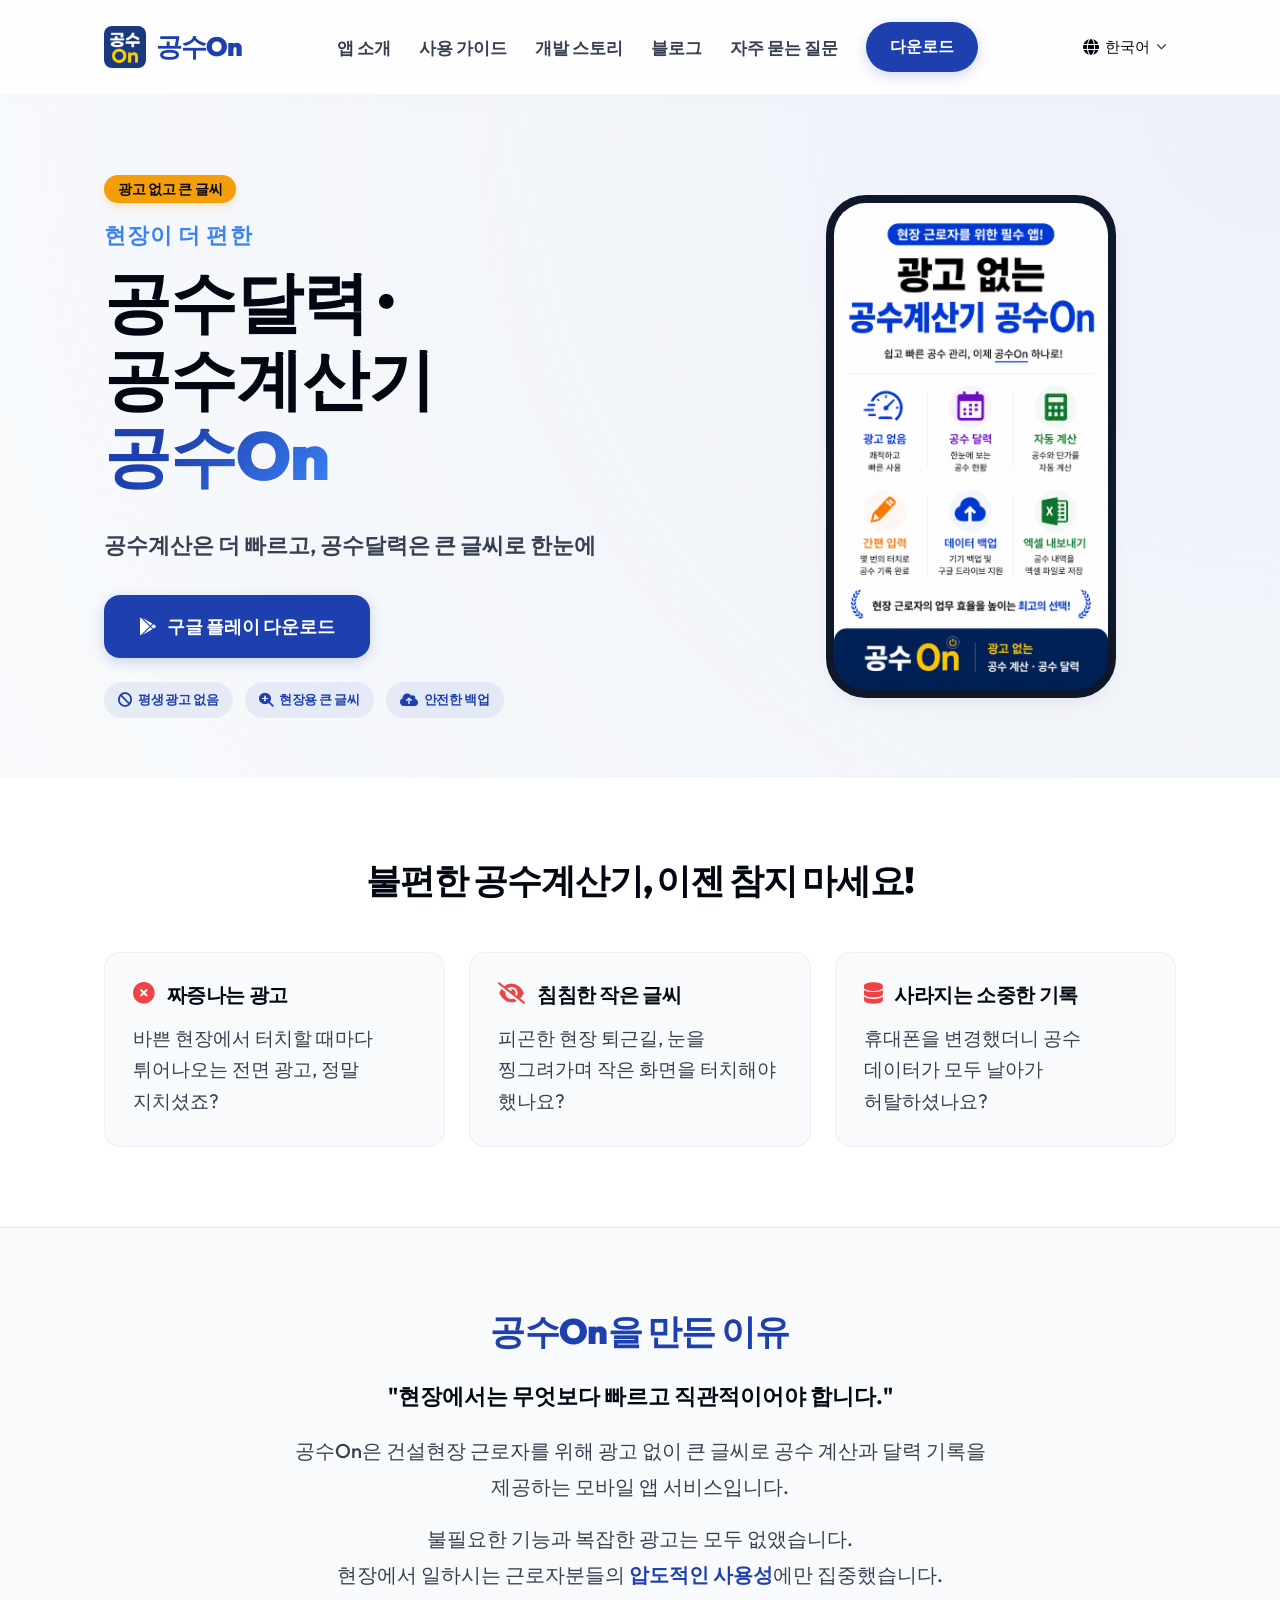
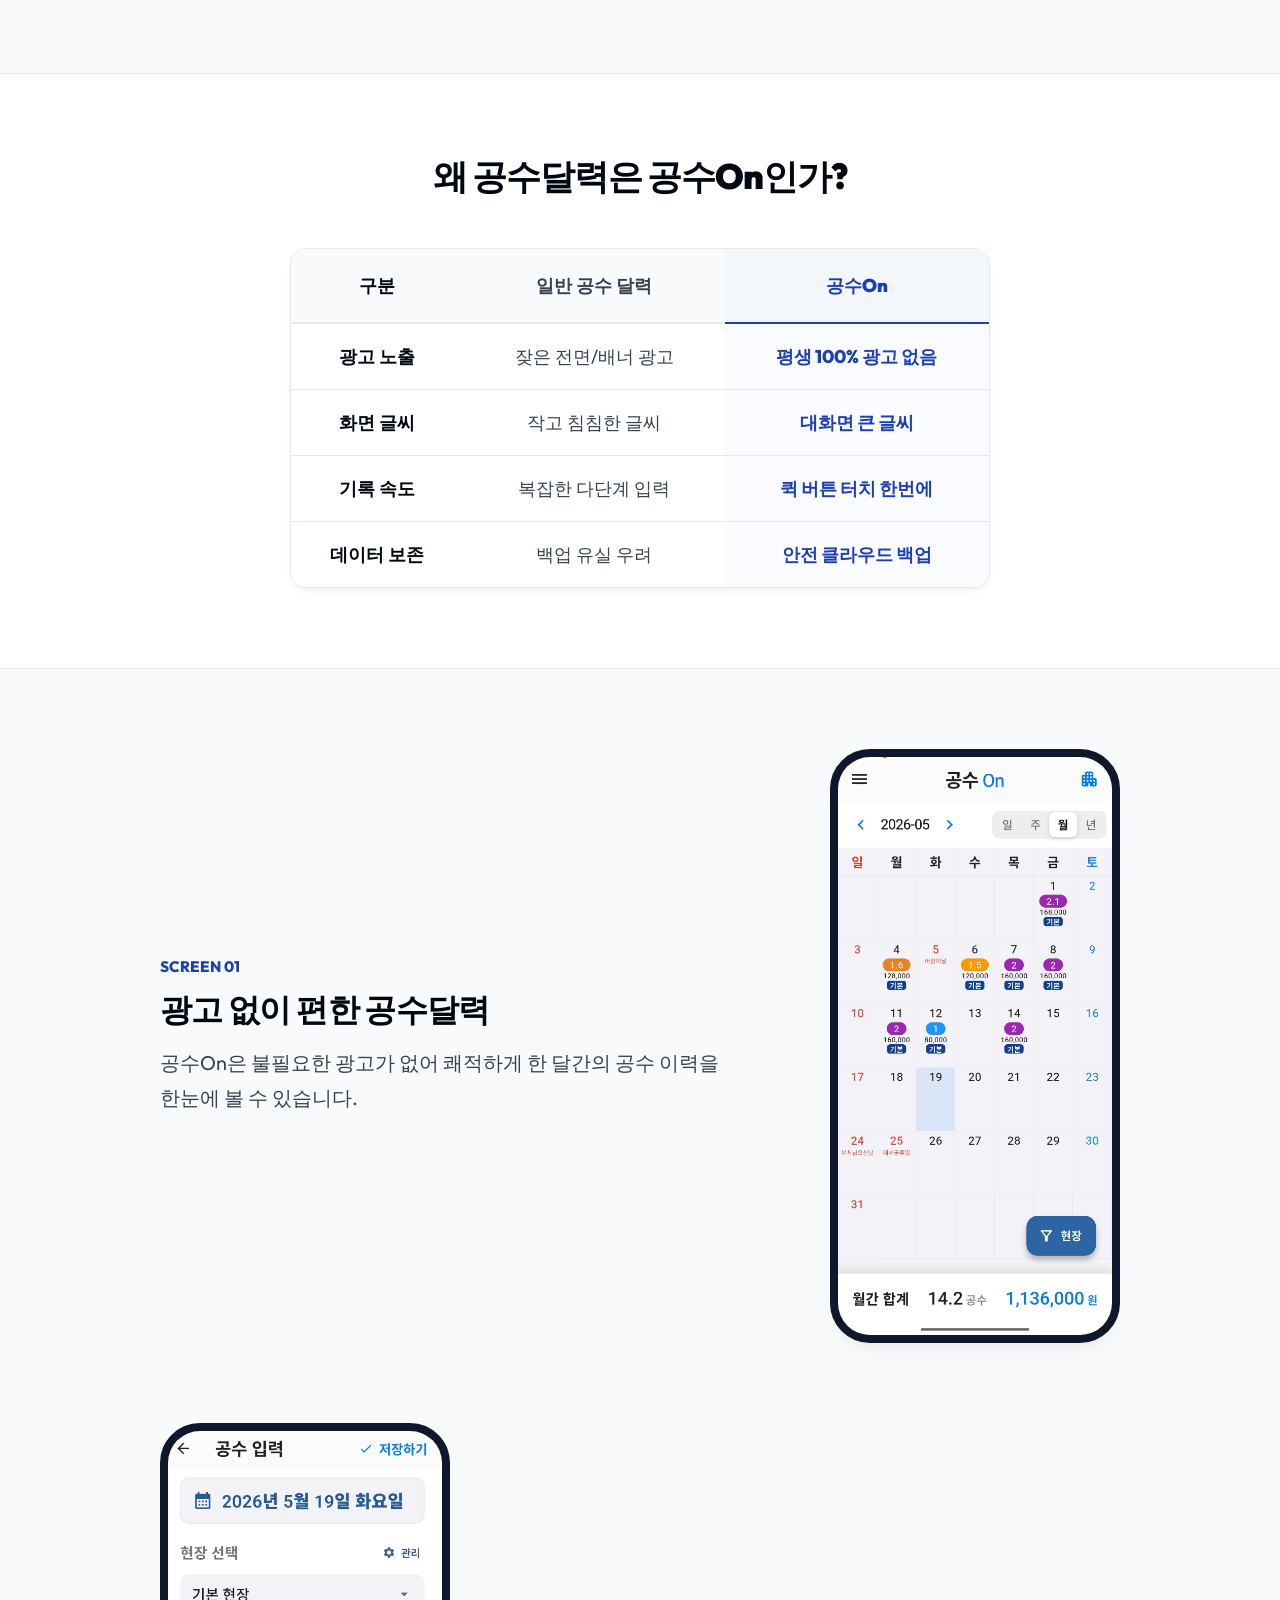
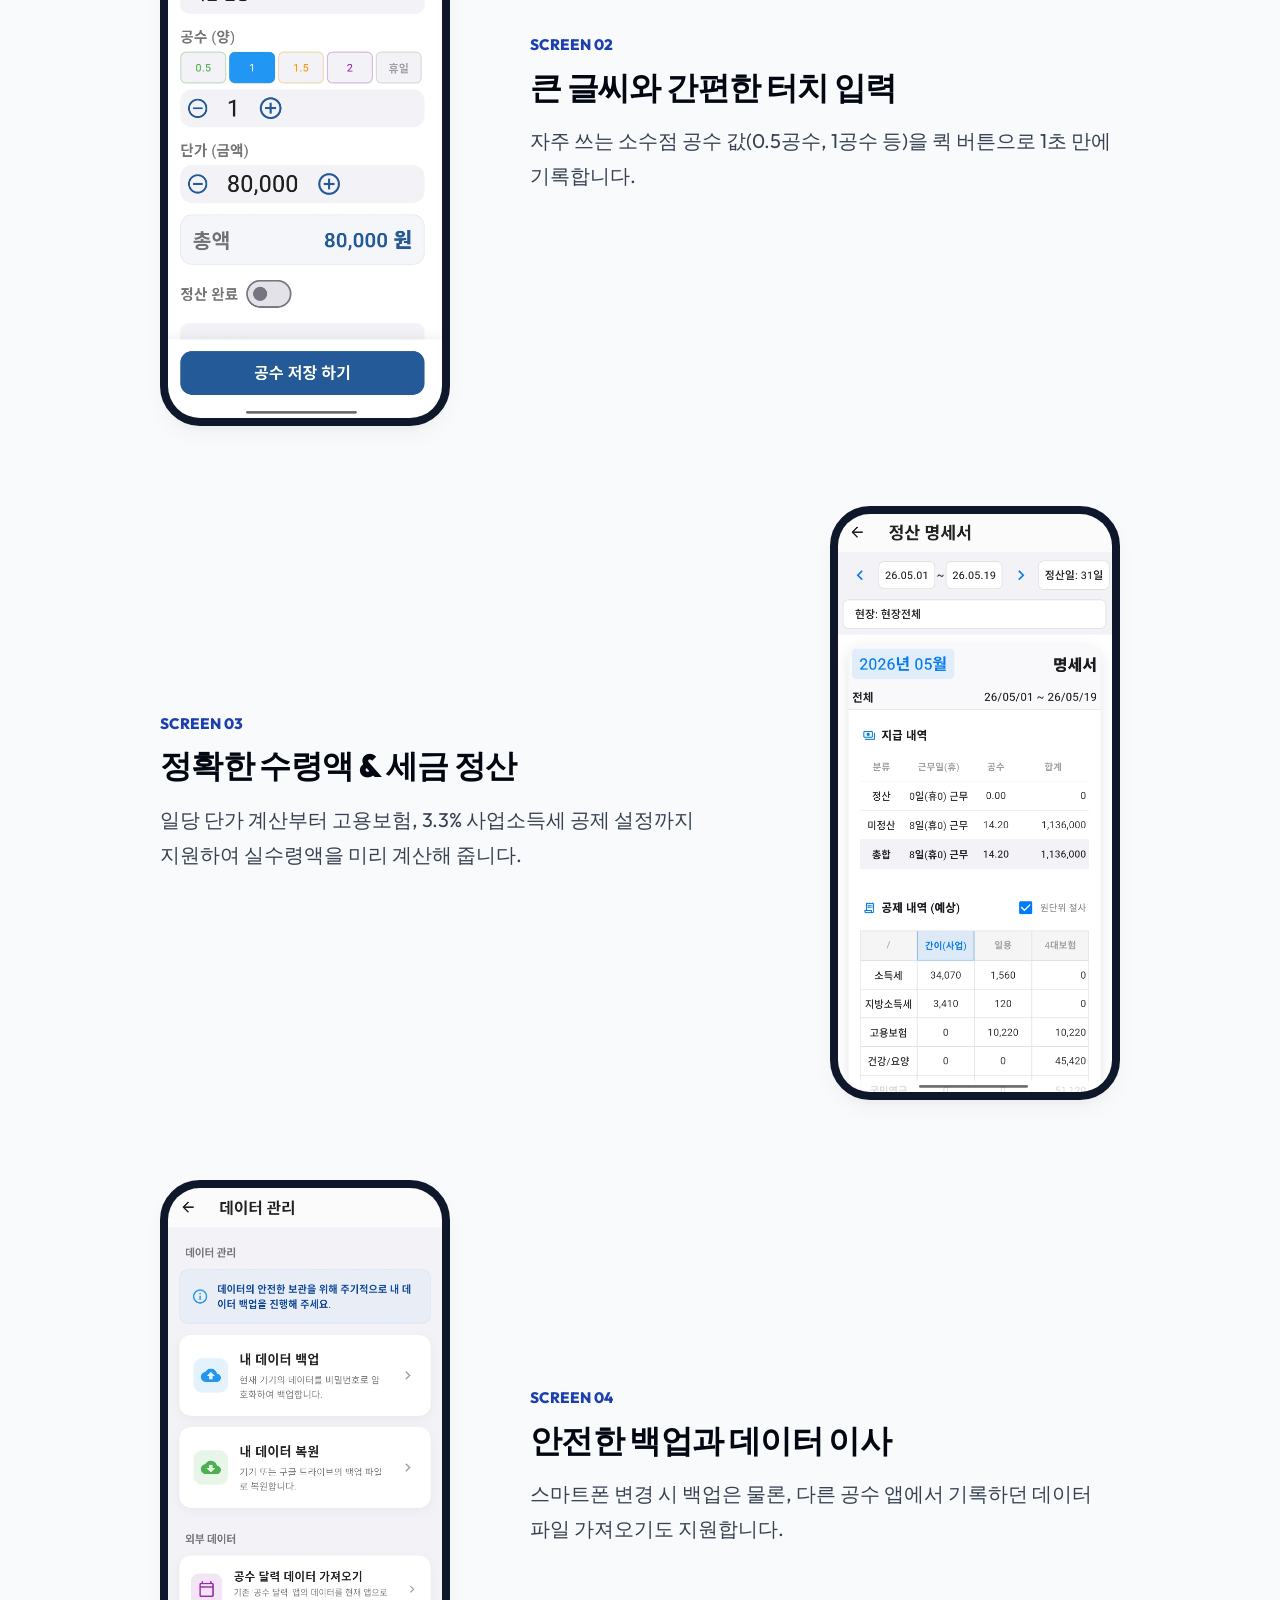
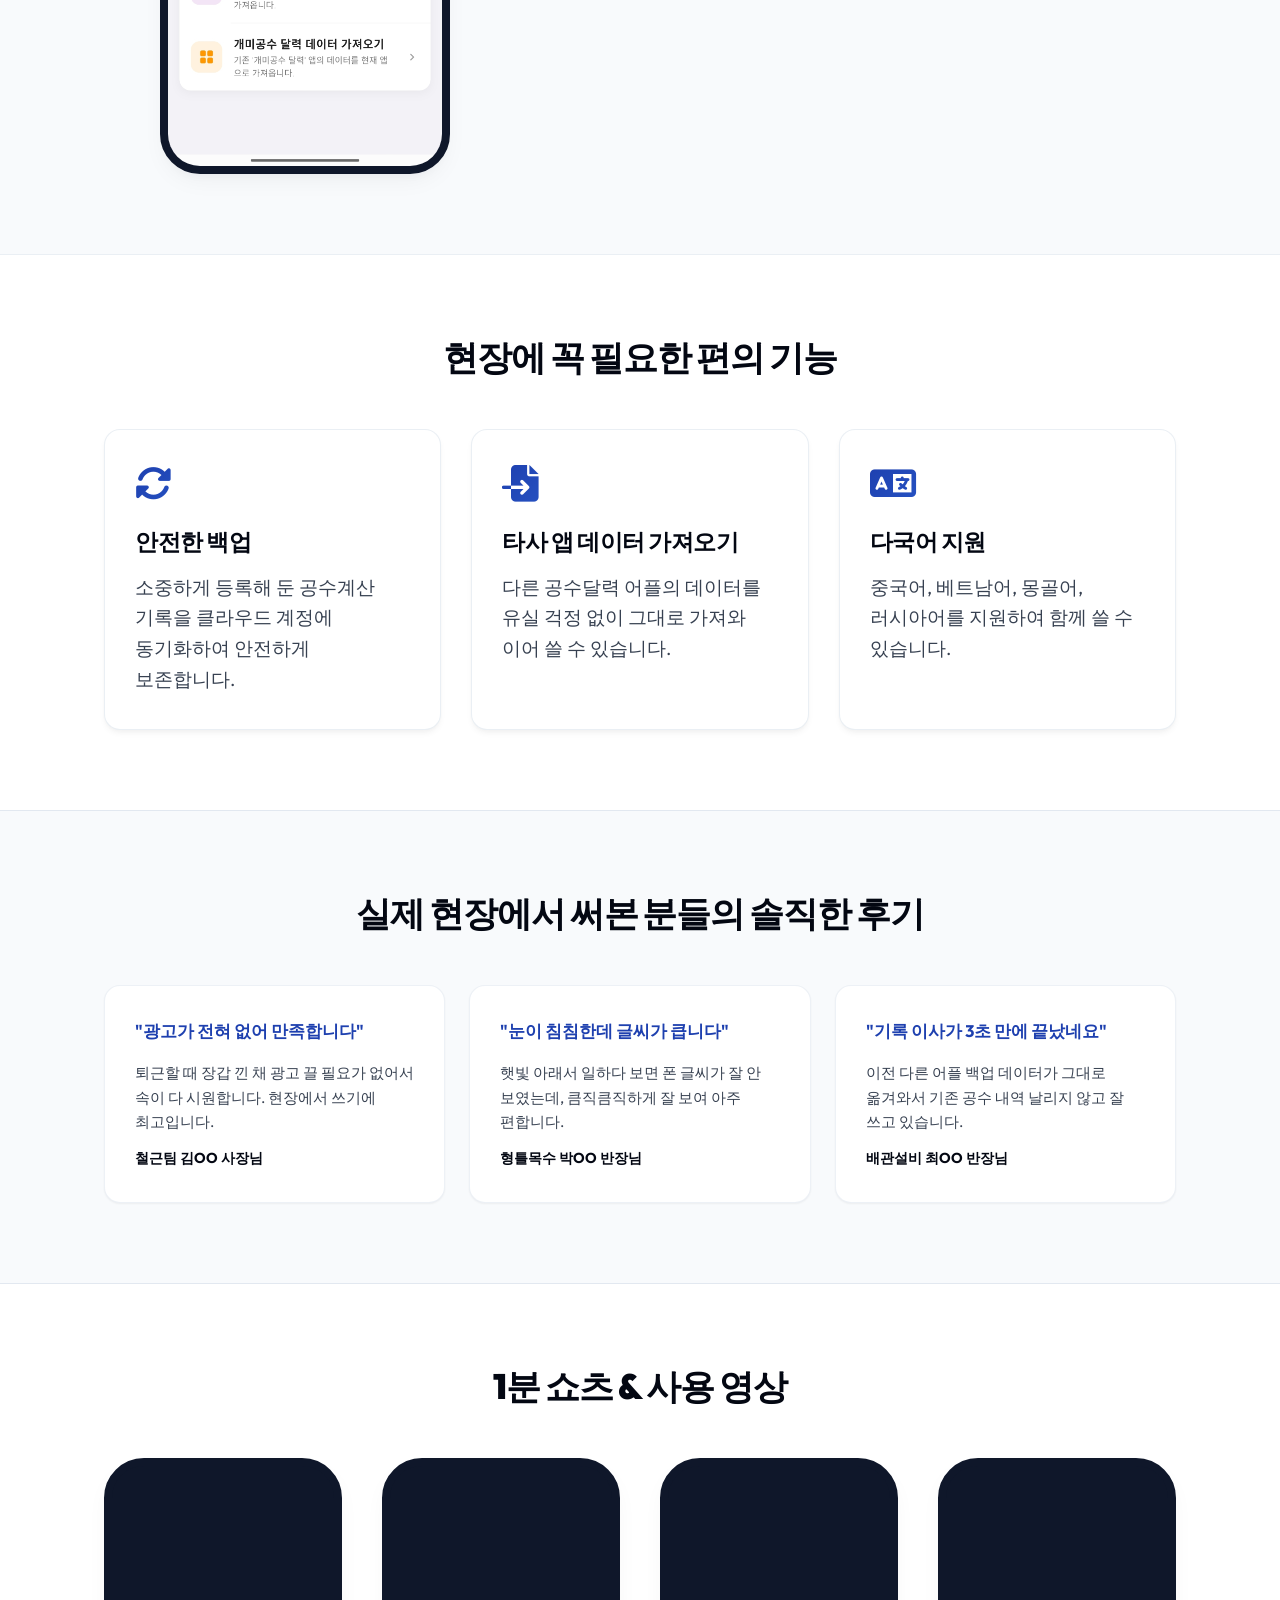
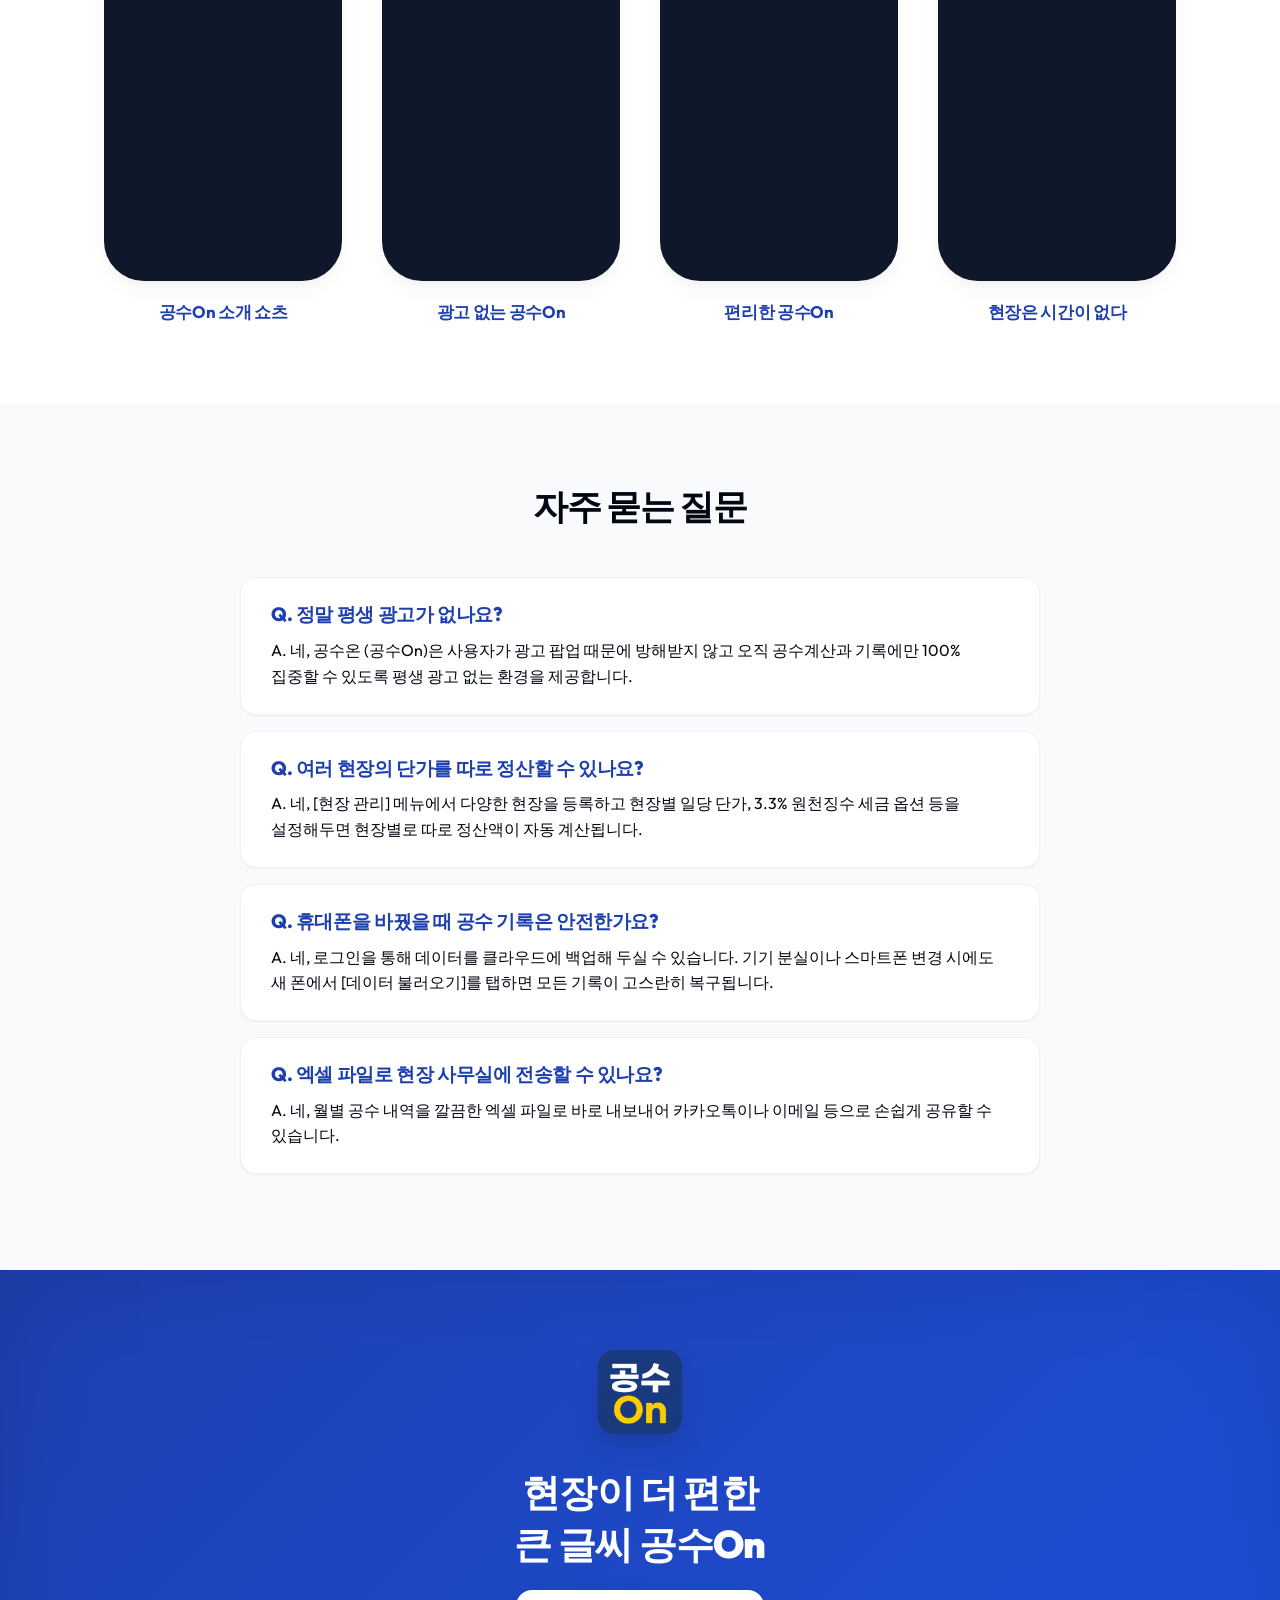
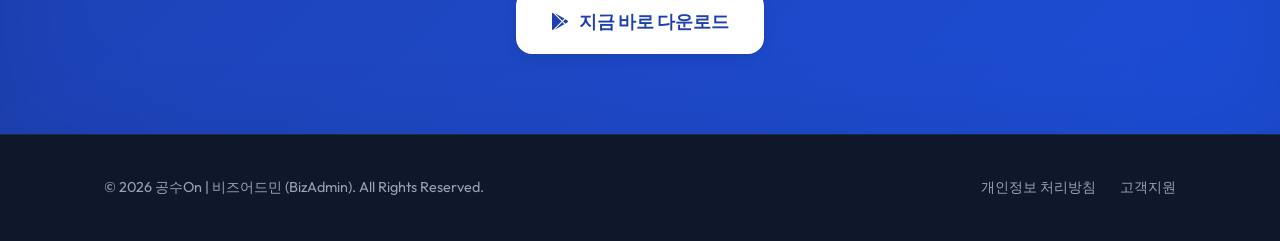
==== commit 17d684de: "style: 다국어 전환기를 지구본 아이콘 드롭다운 형태로 개편" ====
--- a/index.html
+++ b/index.html
@@ -6,8 +6,8 @@
     <meta name="viewport" content="width=device-width, initial-scale=1.0">
 
     <!-- SEO 기본 메타 태그 -->
-    <title>공수달력·공수계산기앱 - 광고 없는 큰글씨 공수온 (공수On)</title>
-    <meta name="description" content="공수계산기, 공수달력을 광고 없이 편리하게! 공수온은 건설현장 일용직 근로자를 위한 모바일 출근부, 일당 정산, 클라우드 백업을 지원합니다.">
+    <title>공수계산기 & 공수달력 | 광고 없는 큰글씨 공수On</title>
+    <meta name="description" content="광고 없는 큰글씨 공수계산기 & 공수달력 앱 공수On. 현장 근로자를 위한 모바일 출근부, 일당 정산, 간편 공수 기록 및 클라우드 백업 기능 제공.">
     <meta name="keywords"
         content="공수온, 공수On, 공수계산기, 공수달력, 공수계산기앱, 공수달력앱, 공수 계산기, 공수 달력, 공수 기록, 일용직 계산기, 건설 현장 앱, 일당달력, 출근부앱, 일당출근부, 현장출근부, 일용직출근부, 건설일용직, 노가다달력, 노가다공수">
     <link rel="canonical" href="https://gongsuon.bizadmin.co.kr/">
@@ -23,17 +23,17 @@
     <!-- Open Graph / Facebook -->
     <meta property="og:type" content="website">
     <meta property="og:url" content="https://gongsuon.bizadmin.co.kr/">
-    <meta property="og:title" content="공수온 (공수On) - 광고 없는 공수계산기앱·공수달력앱">
+    <meta property="og:title" content="공수계산기 & 공수달력 | 광고 없는 큰글씨 공수On">
     <meta property="og:description"
-        content="공수계산기, 공수달력을 광고 없이 편리하게! 현장 일용직을 위한 모바일 출근부, 일당 정산, 클라우드 백업을 제공하는 공수온(공수On)입니다.">
+        content="광고 없는 큰글씨 공수계산기 & 공수달력 앱 공수On. 현장 근로자를 위한 모바일 출근부, 일당 정산, 간편 공수 기록 및 클라우드 백업 기능 제공.">
     <meta property="og:image" content="https://gongsuon.bizadmin.co.kr/assets/images/og-image.png">
 
     <!-- Twitter -->
     <meta property="twitter:card" content="summary_large_image">
     <meta property="twitter:url" content="https://gongsuon.bizadmin.co.kr/">
-    <meta property="twitter:title" content="공수온 (공수On) - 광고 없는 공수계산기앱·공수달력앱">
+    <meta property="twitter:title" content="공수계산기 & 공수달력 | 광고 없는 큰글씨 공수On">
     <meta property="twitter:description"
-        content="공수계산기, 공수달력을 광고 없이 편리하게! 현장 일용직을 위한 모바일 출근부, 일당 정산, 클라우드 백업을 제공하는 공수온(공수On)입니다.">
+        content="광고 없는 큰글씨 공수계산기 & 공수달력 앱 공수On. 현장 근로자를 위한 모바일 출근부, 일당 정산, 간편 공수 기록 및 클라우드 백업 기능 제공.">
     <meta property="twitter:image" content="https://gongsuon.bizadmin.co.kr/assets/images/og-image.png">
 
     <!-- Structured Data (JSON-LD) -->
@@ -755,11 +755,16 @@
             </nav>
             <div class="header-right">
                 <div class="lang-switcher">
-                    <a href="#" class="active" title="한국어">🇰🇷</a>
-                    <a href="cn/index.html" title="中文">🇨🇳</a>
-                    <a href="vn/index.html" title="Tiếng Việt">🇻🇳</a>
-                    <a href="mn/index.html" title="Монгол">🇲🇳</a>
-                    <a href="ru/index.html" title="Русский">🇷🇺</a>
+                    <button class="lang-btn" aria-label="언어 선택 / Select Language">
+                        <i class="fas fa-globe"></i> <span>한국어</span> <i class="fas fa-chevron-down"></i>
+                    </button>
+                    <div class="lang-dropdown">
+                        <a href="#" class="active" title="한국어">🇰🇷 한국어</a>
+                        <a href="cn/index.html" title="中文">🇨🇳 中文</a>
+                        <a href="vn/index.html" title="Tiếng Việt">🇻🇳 Tiếng Việt</a>
+                        <a href="mn/index.html" title="Монгол">🇲🇳  Монгол</a>
+                        <a href="ru/index.html" title="Русский">🇷🇺 Русский</a>
+                    </div>
                 </div>
                 <button class="menu-toggle" aria-label="메뉴 열기">
                     <i class="fas fa-bars"></i>
--- a/assets/css/style.css
+++ b/assets/css/style.css
@@ -167,25 +167,83 @@
     transition: var(--transition-smooth);
 }
 
-/* Language Switcher */
+/* Language Switcher Dropdown */
 .lang-switcher {
-    display: flex;
-    gap: 12px;
-}
-
-.lang-switcher a {
+    position: relative;
+    display: inline-block;
+}
+
+.lang-btn {
+    background: none;
+    border: none;
+    padding: 6px 10px;
+    font-size: 0.95rem;
+    font-weight: 500;
+    cursor: pointer;
+    display: flex;
+    align-items: center;
+    gap: 6px;
+    border-radius: 6px;
+    color: var(--text-dark);
+    transition: var(--transition-smooth);
+}
+
+.lang-btn:hover {
+    background-color: rgba(226, 232, 240, 0.3);
+}
+
+.lang-btn .fa-globe {
+    font-size: 1rem;
+    color: var(--text-dark);
+}
+
+.lang-btn .fa-chevron-down {
+    font-size: 0.65rem;
+    color: var(--text-muted);
+    transition: var(--transition-smooth);
+}
+
+.lang-dropdown {
+    position: absolute;
+    top: 100%;
+    right: 0;
+    background-color: #fff;
+    border: 1px solid rgba(226, 232, 240, 0.8);
+    border-radius: 8px;
+    box-shadow: 0 4px 12px rgba(15, 23, 42, 0.08);
+    padding: 6px 0;
+    min-width: 130px;
+    display: none;
+    flex-direction: column;
+    z-index: 1000;
+    margin-top: 4px;
+}
+
+.lang-dropdown a {
+    display: flex;
+    align-items: center;
+    gap: 8px;
+    padding: 8px 16px;
     text-decoration: none;
-    font-size: 1.25rem;
-    filter: grayscale(1);
-    opacity: 0.5;
-    transition: var(--transition-smooth);
-}
-
-.lang-switcher a:hover,
-.lang-switcher a.active {
-    filter: grayscale(0);
-    opacity: 1;
-    transform: scale(1.15);
+    color: var(--text-dark);
+    font-size: 0.85rem;
+    font-weight: 500;
+    transition: var(--transition-smooth);
+}
+
+.lang-dropdown a:hover,
+.lang-dropdown a.active {
+    background-color: rgba(226, 232, 240, 0.4);
+    color: var(--primary);
+}
+
+/* Hover Action */
+.lang-switcher:hover .lang-dropdown {
+    display: flex;
+}
+
+.lang-switcher:hover .lang-btn i {
+    transform: rotate(180deg);
 }
 
 /* Layout Container */
@@ -410,7 +468,7 @@
     font-size: var(--font-body-lg);
     color: var(--text-muted);
     max-width: 700px;
-    margin: 0 auto;
+    margin: 0 auto 30px auto;
     line-height: 1.6;
     font-weight: 500;
 }
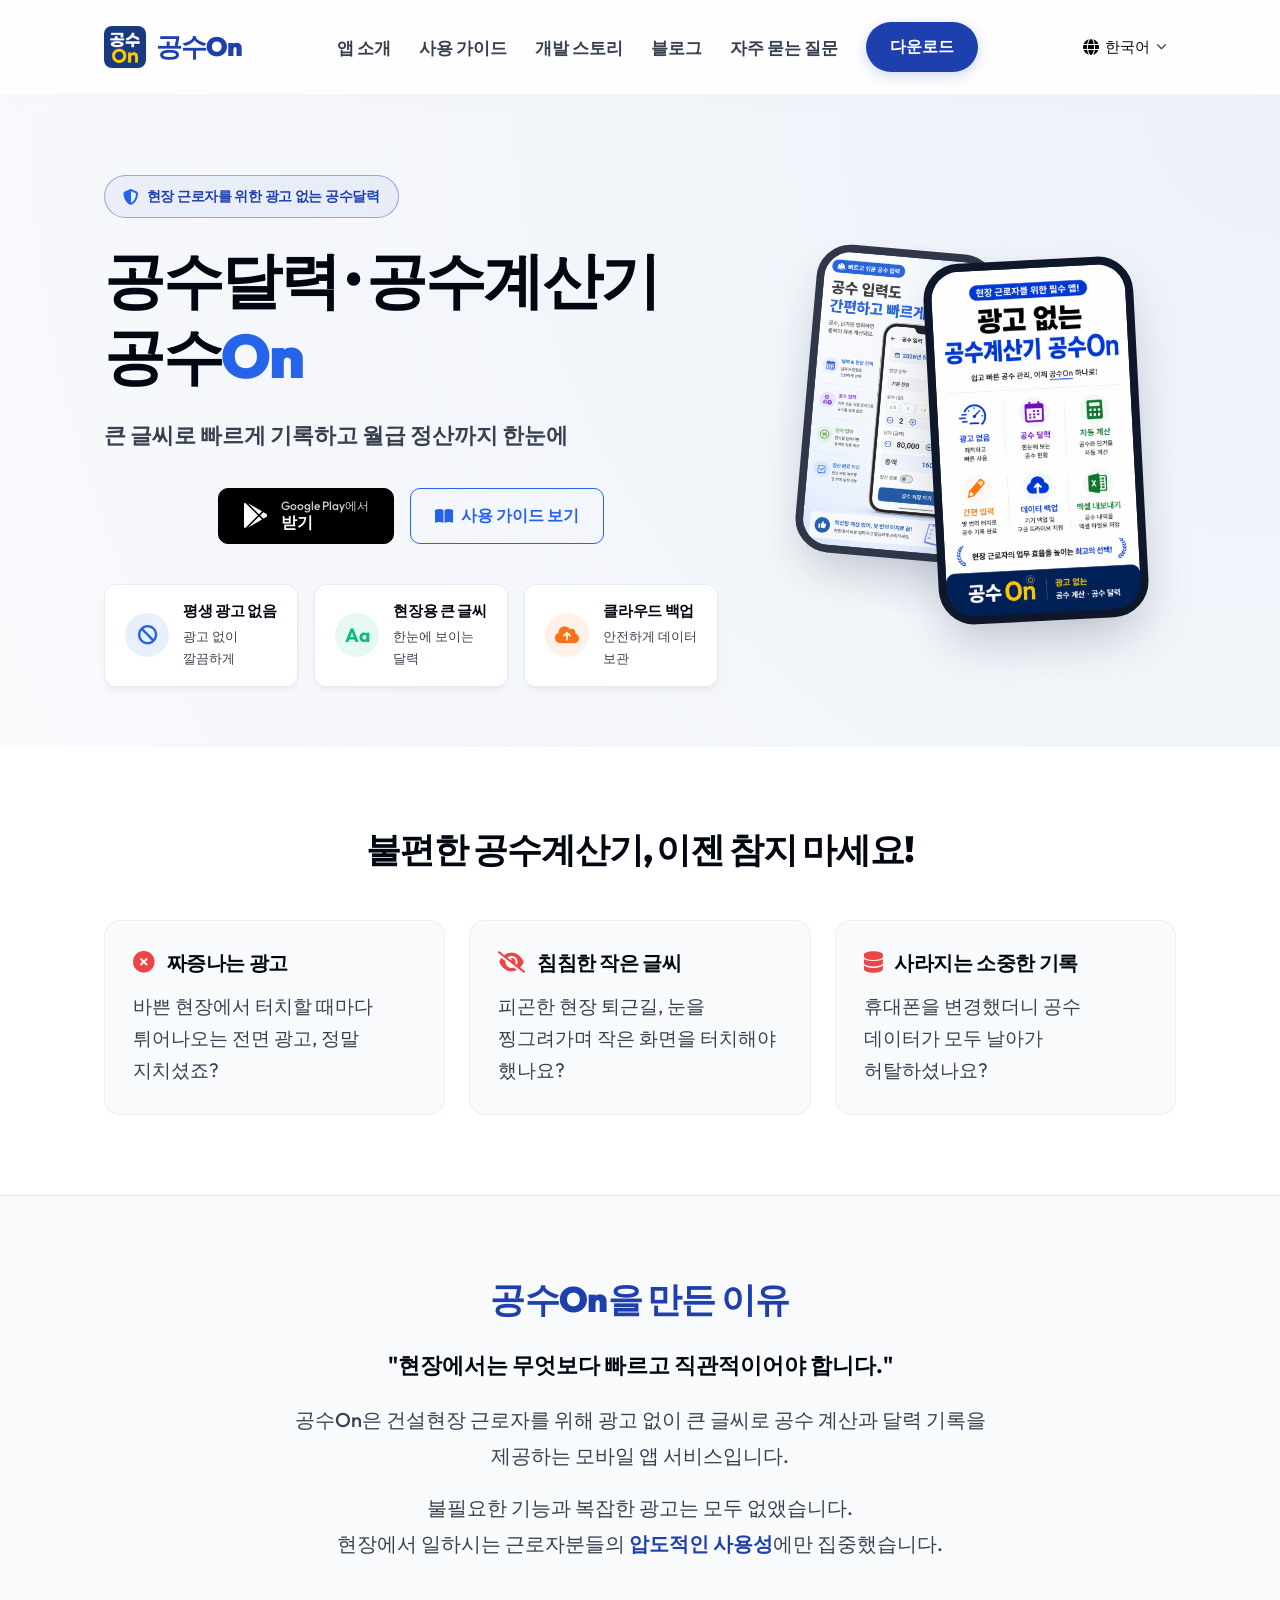
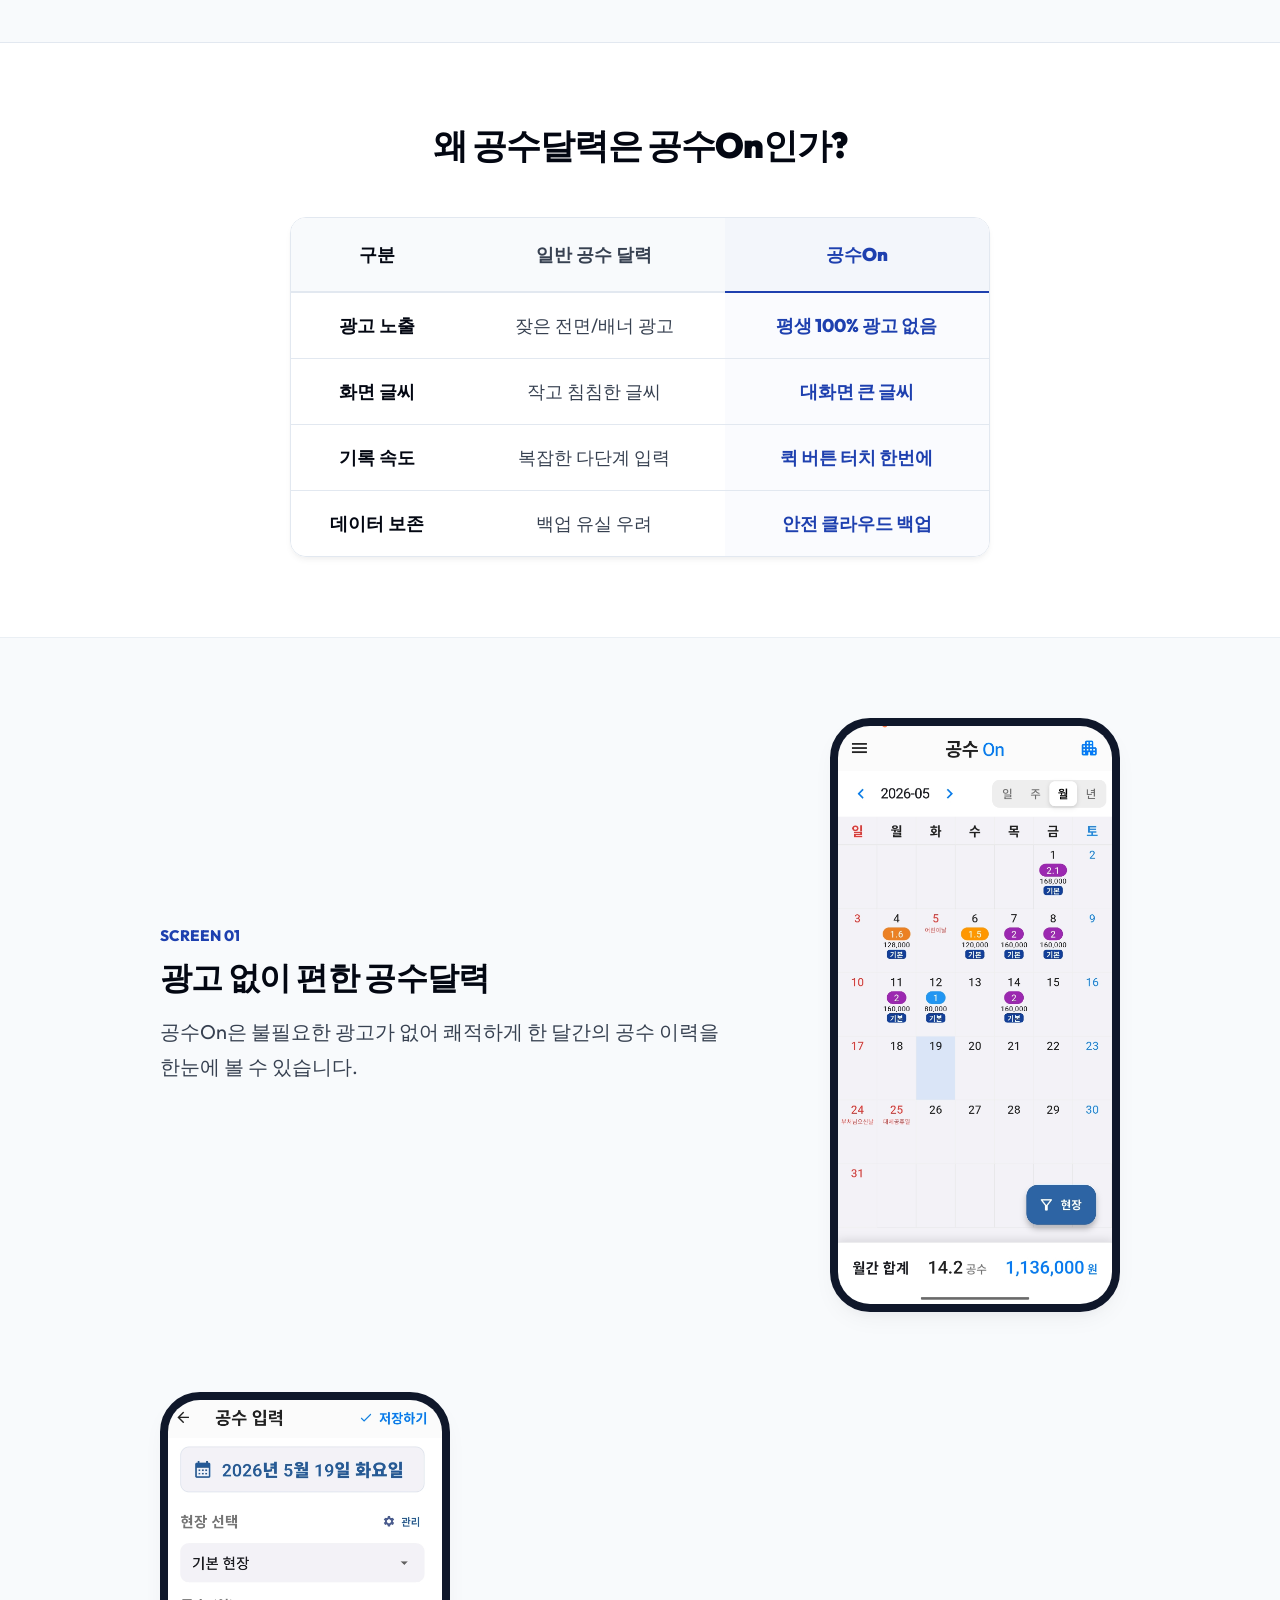
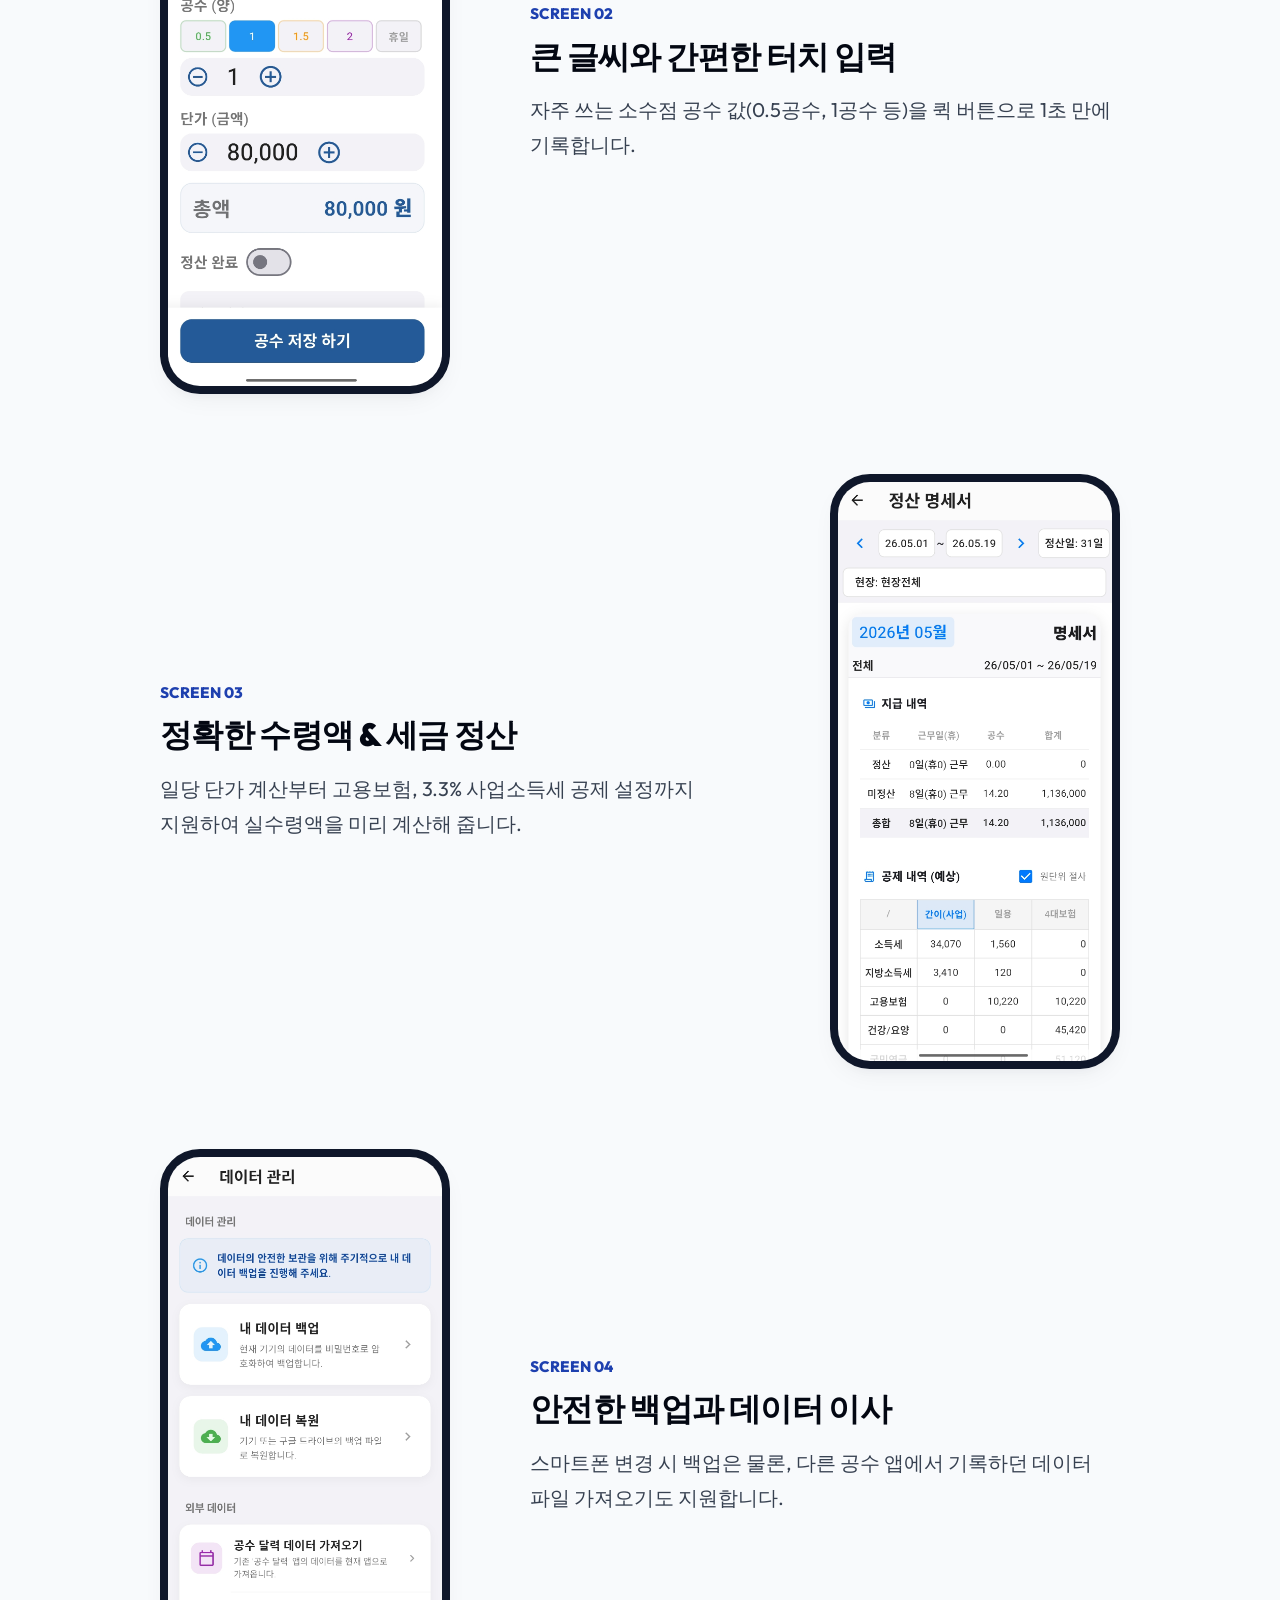
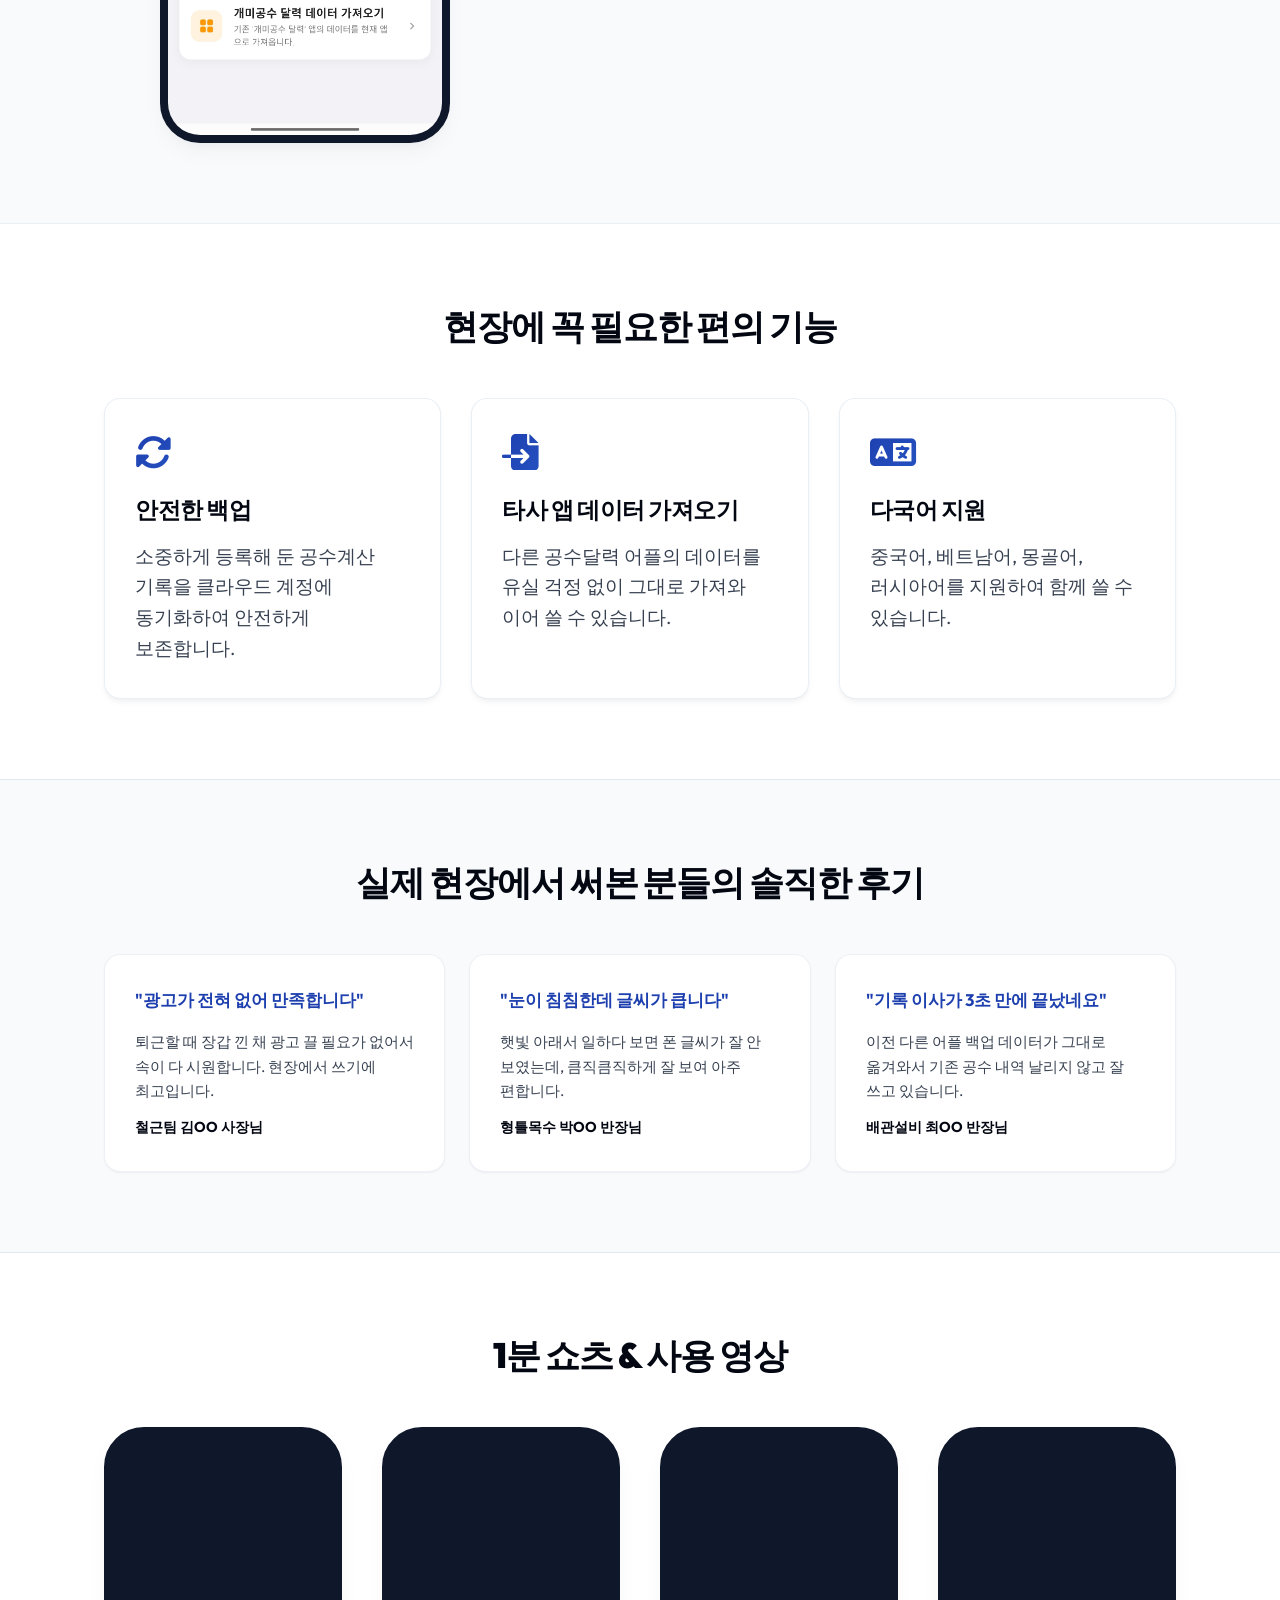
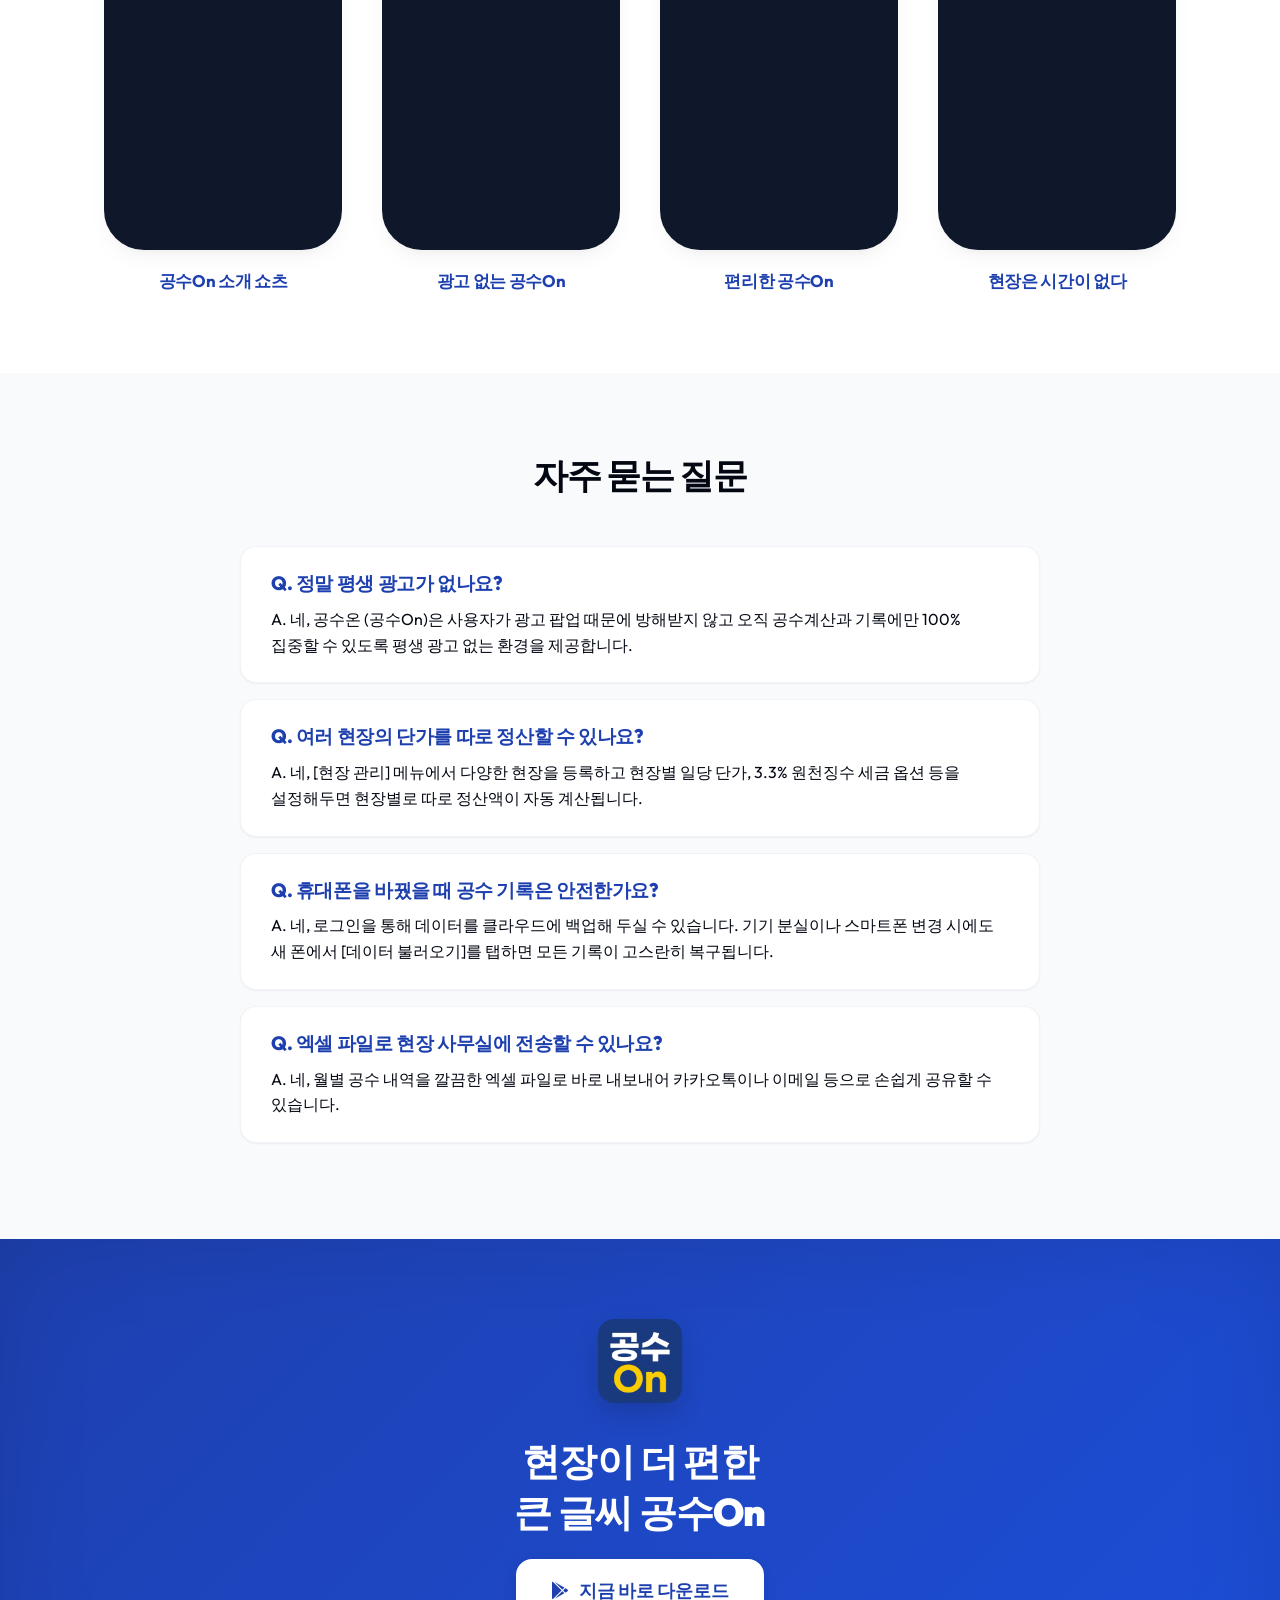
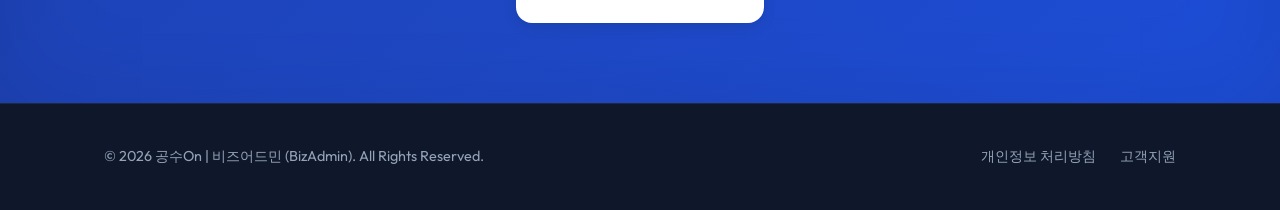
==== commit 07213fc2: "design: 한국어 메인 페이지 히어로 섹션 시안 반영 개편" ====
--- a/index.html
+++ b/index.html
@@ -778,28 +778,64 @@
             <div class="container">
                 <div class="hero-wrapper">
                     <div class="hero-text">
-                        <h1>
-                            <span class="no-ads-badge">광고 없고 큰 글씨</span>
-                            <span class="sub-title">현장이 더 편한</span>
-                            <span class="main-title">공수달력 · 공수계산기<br><span>공수On</span></span>
+                        <div class="hero-badge-concept">
+                            <i class="fas fa-shield-alt"></i> <span>현장 근로자를 위한 광고 없는 공수달력</span>
+                        </div>
+                        <h1 class="hero-title">
+                            공수달력 · 공수계산기<br>
+                            <span class="brand-title">공수<span class="brand-on">On</span></span>
                         </h1>
-                        <p>공수계산은 더 빠르고, 공수달력은 큰 글씨로 한눈에</p>
-                        <div class="download-btns" style="justify-content: flex-start;">
-                            <a href="https://play.google.com/store/apps/details?id=kr.co.bizadmin.gongsuon"
-                                class="btn btn-primary">
-                                <i class="fab fa-google-play"></i> 구글 플레이 다운로드
+                        <p class="hero-desc">큰 글씨로 빠르게 기록하고 월급 정산까지 한눈에</p>
+                        <div class="download-btns">
+                            <a href="https://play.google.com/store/apps/details?id=kr.co.bizadmin.gongsuon" class="btn-playstore">
+                                <i class="fab fa-google-play"></i>
+                                <span class="btn-text-wrapper">
+                                    <span class="btn-subtext">Google Play에서</span>
+                                    <span class="btn-maintext">받기</span>
+                                </span>
+                            </a>
+                            <a href="guide.html" class="btn-guide-outline">
+                                <i class="fas fa-book-open"></i> 사용 가이드 보기
                             </a>
                         </div>
-                        <div class="hero-badges-line">
-                            <span class="hero-badge-item"><i class="fas fa-ban"></i> 평생 광고 없음</span>
-                            <span class="hero-badge-item"><i class="fas fa-search-plus"></i> 현장용 큰 글씨</span>
-                            <span class="hero-badge-item"><i class="fas fa-cloud-upload-alt"></i> 안전한 백업</span>
+                        <div class="hero-features-grid">
+                            <div class="hero-feature-card">
+                                <div class="card-icon bg-blue">
+                                    <i class="fas fa-ban"></i>
+                                </div>
+                                <div class="card-text">
+                                    <h4>평생 광고 없음</h4>
+                                    <p>광고 없이 깔끔하게</p>
+                                </div>
+                            </div>
+                            <div class="hero-feature-card">
+                                <div class="card-icon bg-green">
+                                    <span>Aa</span>
+                                </div>
+                                <div class="card-text">
+                                    <h4>현장용 큰 글씨</h4>
+                                    <p>한눈에 보이는 달력</p>
+                                </div>
+                            </div>
+                            <div class="hero-feature-card">
+                                <div class="card-icon bg-orange">
+                                    <i class="fas fa-cloud-upload-alt"></i>
+                                </div>
+                                <div class="card-text">
+                                    <h4>클라우드 백업</h4>
+                                    <p>안전하게 데이터 보관</p>
+                                </div>
+                            </div>
                         </div>
                     </div>
                     <div class="hero-visual">
-                        <div class="phone-mockup">
-                            <div class="phone-screen">
-                                <img src="assets/images/store_intro.png" alt="공수On 첫 화면 메인 스크린샷">
+                        <div class="visual-bg-glow"></div>
+                        <div class="phone-mockup-wrapper">
+                            <div class="phone-mockup-item mockup-back">
+                                <img src="assets/images/store_input.png" alt="공수온 입력 화면 스크린샷">
+                            </div>
+                            <div class="phone-mockup-item mockup-front">
+                                <img src="assets/images/store_intro.png" alt="공수On 메인 화면 스크린샷">
                             </div>
                         </div>
                     </div>
--- a/assets/css/style.css
+++ b/assets/css/style.css
@@ -356,61 +356,252 @@
     text-align: left;
 }
 
+/* 시안용 새로운 배지 스타일 */
+.hero-badge-concept {
+    display: inline-flex;
+    align-items: center;
+    gap: 8px;
+    border: 1.5px solid rgba(30, 64, 175, 0.4);
+    background-color: rgba(30, 64, 175, 0.05);
+    color: #1e40af;
+    padding: 8px 18px;
+    border-radius: 100px;
+    font-weight: 700;
+    font-size: 0.88rem;
+    margin-bottom: 24px;
+    letter-spacing: -0.02em;
+}
+
+.hero-badge-concept i {
+    font-size: 1rem;
+    color: #2563eb;
+}
+
+/* 시안용 타이틀과 서브타이틀 */
+.hero h1.hero-title {
+    font-size: 3.8rem;
+    font-weight: 900;
+    color: var(--text-dark);
+    line-height: 1.25;
+    letter-spacing: -0.04em;
+    margin-bottom: 1.5rem;
+    text-align: left;
+}
+
+.hero-title .brand-on {
+    color: #2563eb;
+    font-weight: 900;
+}
+
+.hero p.hero-desc {
+    font-size: 1.35rem;
+    color: var(--text-muted);
+    margin-bottom: 35px;
+    font-weight: 600;
+    line-height: 1.6;
+    max-width: 100%;
+    text-align: left;
+}
+
+/* 시안용 플레이스토어 및 가이드 버튼 */
+.btn-playstore {
+    display: inline-flex;
+    align-items: center;
+    background-color: #000;
+    color: #fff;
+    padding: 10px 24px;
+    border-radius: 10px;
+    text-decoration: none;
+    font-weight: 700;
+    transition: var(--transition-smooth);
+    gap: 12px;
+    border: 1px solid #000;
+}
+
+.btn-playstore:hover {
+    background-color: #222;
+    transform: translateY(-2px);
+}
+
+.btn-playstore i {
+    font-size: 1.6rem;
+}
+
+.btn-playstore .btn-text-wrapper {
+    display: flex;
+    flex-direction: column;
+    align-items: flex-start;
+    line-height: 1.2;
+}
+
+.btn-playstore .btn-subtext {
+    font-size: 0.75rem;
+    font-weight: 500;
+    color: #ccc;
+}
+
+.btn-playstore .btn-maintext {
+    font-size: 1rem;
+    font-weight: 700;
+}
+
+.btn-guide-outline {
+    display: inline-flex;
+    align-items: center;
+    justify-content: center;
+    background: none;
+    border: 1.5px solid #2563eb;
+    color: #2563eb;
+    padding: 12px 24px;
+    border-radius: 10px;
+    text-decoration: none;
+    font-size: 1rem;
+    font-weight: 700;
+    transition: var(--transition-smooth);
+    gap: 8px;
+}
+
+.btn-guide-outline:hover {
+    background-color: rgba(37, 99, 235, 0.05);
+    transform: translateY(-2px);
+}
+
+/* 시안용 하단 3개 특징 그리드 카드 */
+.hero-features-grid {
+    display: flex;
+    gap: 16px;
+    margin-top: 40px;
+}
+
+.hero-feature-card {
+    background-color: #fff;
+    border: 1px solid rgba(226, 232, 240, 0.8);
+    border-radius: 12px;
+    padding: 16px 20px;
+    display: flex;
+    align-items: center;
+    gap: 14px;
+    flex: 1;
+    box-shadow: 0 4px 6px -1px rgba(0, 0, 0, 0.05);
+}
+
+.hero-feature-card .card-icon {
+    width: 44px;
+    height: 44px;
+    border-radius: 50%;
+    display: flex;
+    align-items: center;
+    justify-content: center;
+    font-size: 1.2rem;
+    font-weight: 700;
+    flex-shrink: 0;
+}
+
+.hero-feature-card .card-icon.bg-blue {
+    background-color: rgba(37, 99, 235, 0.1);
+    color: #2563eb;
+}
+
+.hero-feature-card .card-icon.bg-green {
+    background-color: rgba(16, 185, 129, 0.1);
+    color: #10b981;
+}
+
+.hero-feature-card .card-icon.bg-orange {
+    background-color: rgba(249, 115, 22, 0.1);
+    color: #f97316;
+}
+
+.hero-feature-card .card-text {
+    text-align: left;
+}
+
+.hero-feature-card .card-text h4 {
+    font-size: 0.95rem;
+    font-weight: 800;
+    color: var(--text-dark);
+    margin: 0 0 4px 0;
+}
+
+.hero-feature-card .card-text p {
+    font-size: 0.82rem;
+    font-weight: 500;
+    color: var(--text-muted);
+    margin: 0;
+}
+
+/* 2대 스마트폰 겹침 비주얼 */
 .hero-visual {
+    position: relative;
     flex: 0.8;
     display: flex;
     justify-content: center;
     align-items: center;
 }
 
-.hero-visual .phone-mockup {
+.visual-bg-glow {
+    position: absolute;
+    width: 400px;
+    height: 400px;
+    background: radial-gradient(circle, rgba(37, 99, 235, 0.12) 0%, rgba(37, 99, 235, 0) 70%);
+    z-index: 1;
+    pointer-events: none;
+}
+
+.phone-mockup-wrapper {
+    position: relative;
     width: 100%;
-    max-width: 290px;
+    max-width: 360px;
+    height: 400px;
+    display: flex;
+    justify-content: center;
+    align-items: center;
+    z-index: 2;
+}
+
+.phone-mockup-item {
+    position: absolute;
     border: 8px solid #0F172A;
-    border-radius: 40px;
-    box-shadow: var(--shadow-lg);
+    border-radius: 36px;
+    box-shadow: 0 25px 50px -12px rgba(15, 23, 42, 0.25);
     background-color: #0F172A;
     overflow: hidden;
     transition: var(--transition-smooth);
 }
 
-.hero-visual .phone-mockup:hover {
-    transform: translateY(-8px) scale(1.02);
-    box-shadow: var(--shadow-hover);
-}
-
-.hero-visual .phone-screen img {
+.phone-mockup-item.mockup-back {
+    width: 190px;
+    left: 10px;
+    top: 10px;
+    z-index: 10;
+    transform: rotate(5deg) scale(0.95);
+    opacity: 0.85;
+}
+
+.phone-mockup-item.mockup-front {
+    width: 210px;
+    right: 10px;
+    bottom: 10px;
+    z-index: 20;
+    transform: rotate(-3deg);
+}
+
+.phone-mockup-wrapper:hover .mockup-front {
+    transform: translateY(-8px) rotate(-1deg) scale(1.02);
+    box-shadow: 0 30px 60px -15px rgba(15, 23, 42, 0.35);
+}
+
+.phone-mockup-wrapper:hover .mockup-back {
+    transform: translateY(-4px) rotate(3deg) scale(0.97);
+    opacity: 0.95;
+}
+
+.phone-mockup-item img {
     width: 100%;
     display: block;
 }
 
-/* 신뢰 배지 인포 라인 */
-.hero-badges-line {
-    display: flex;
-    gap: 12px;
-    margin-top: 24px;
-    justify-content: flex-start;
-    flex-wrap: wrap;
-}
-
-.hero-badge-item {
-    font-size: 0.82rem;
-    font-weight: 800;
-    color: var(--primary);
-    background-color: rgba(30, 64, 175, 0.08);
-    padding: 6px 14px;
-    border-radius: 100px;
-    display: inline-flex;
-    align-items: center;
-    gap: 6px;
-    letter-spacing: -0.01em;
-}
-
-.hero-badge-item i {
-    font-size: 0.9rem;
-}
-
-/* 모바일 Above the fold 최적화 미디어 쿼리 */
+/* 모바일/태블릿 반응형 미디어 쿼리 */
 @media (max-width: 850px) {
     .hero-wrapper {
         flex-direction: column;
@@ -423,18 +614,48 @@
         text-align: center;
     }
     
-    .hero-badges-line {
+    .hero h1.hero-title {
+        text-align: center;
+        font-size: 2.8rem;
+    }
+    
+    .hero p.hero-desc {
+        text-align: center;
+        font-size: 1.15rem;
+    }
+    
+    .download-btns {
         justify-content: center;
+    }
+    
+    .hero-features-grid {
+        flex-direction: column;
+        gap: 12px;
+        margin-top: 30px;
     }
     
     .hero-visual {
         width: 100%;
     }
     
-    .hero-visual .phone-mockup {
-        max-width: 240px;
+    .phone-mockup-wrapper {
+        max-width: 300px;
+        height: 320px;
         margin: 0 auto;
     }
+    
+    .phone-mockup-item.mockup-back {
+        width: 145px;
+        left: 15px;
+        top: 15px;
+    }
+    
+    .phone-mockup-item.mockup-front {
+        width: 160px;
+        right: 15px;
+        bottom: 15px;
+    }
+}
 
     .page-hero {
         padding: 60px 0 40px 0;
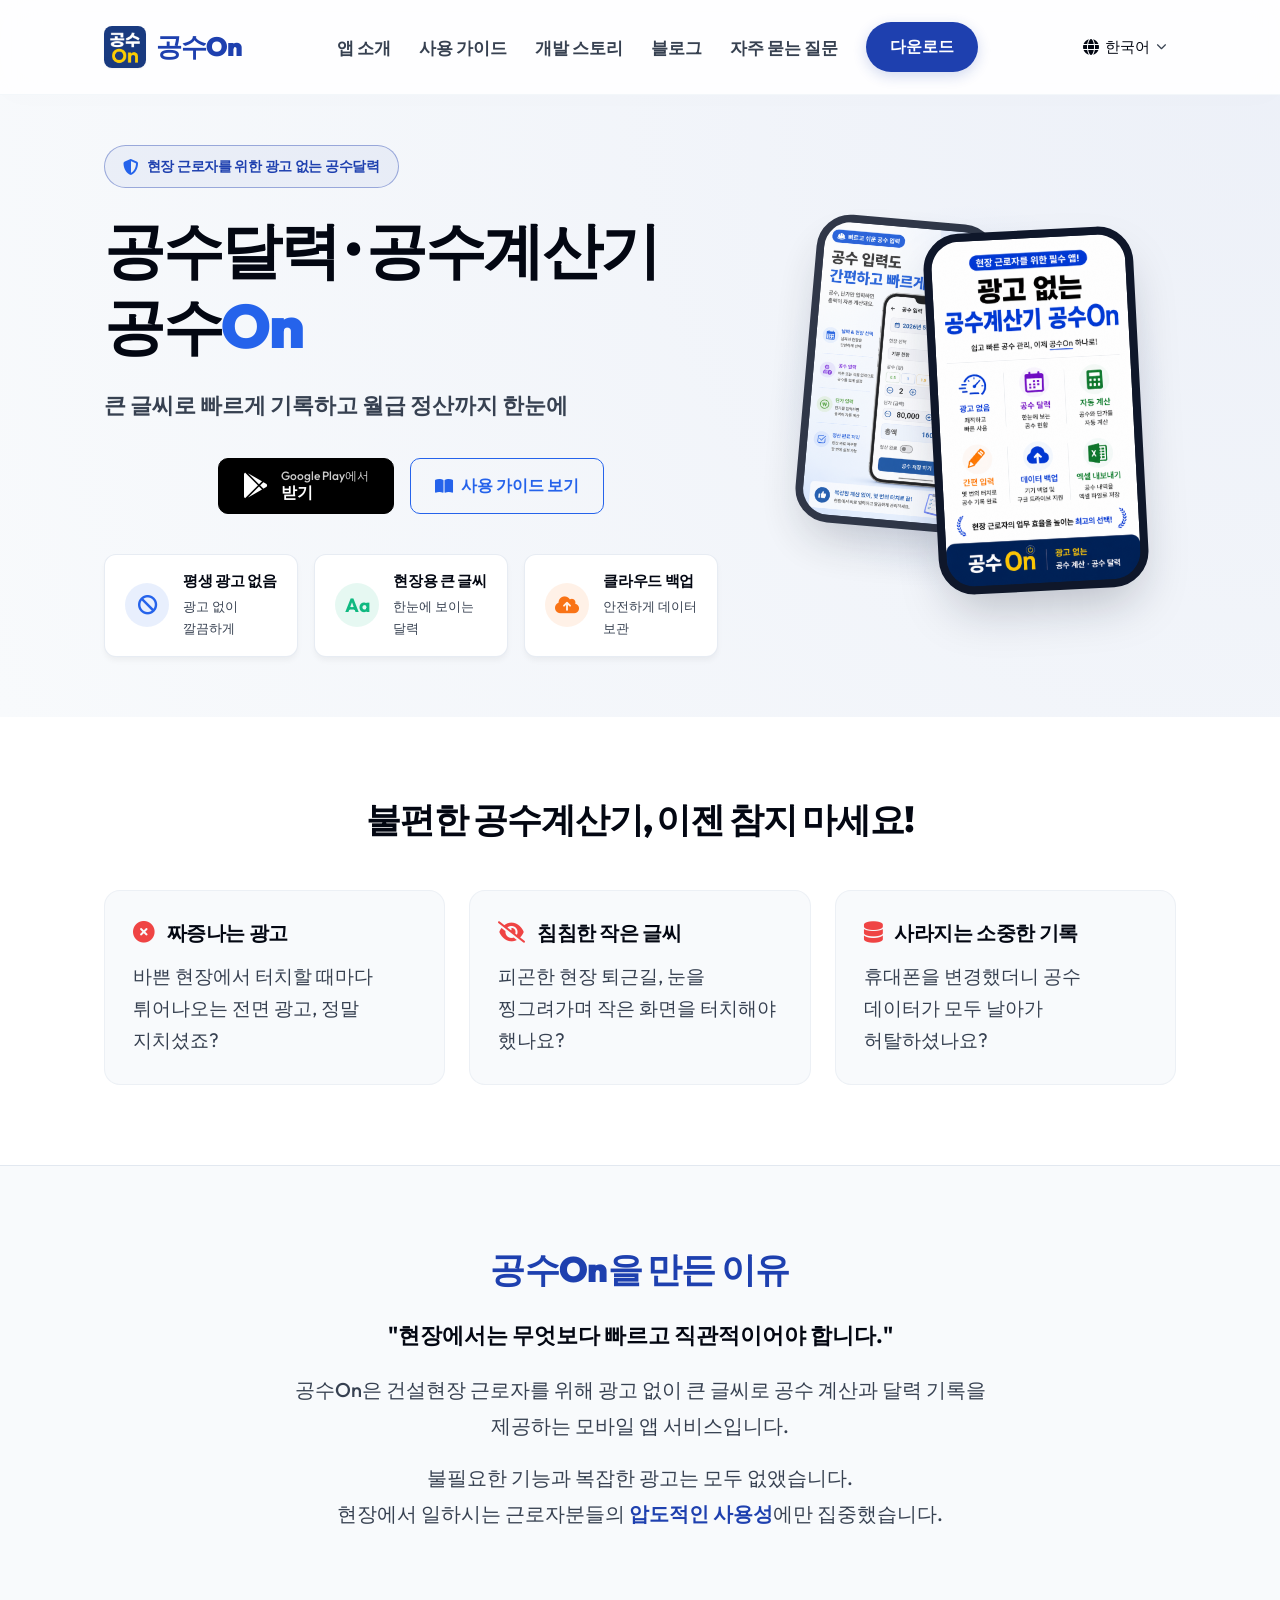
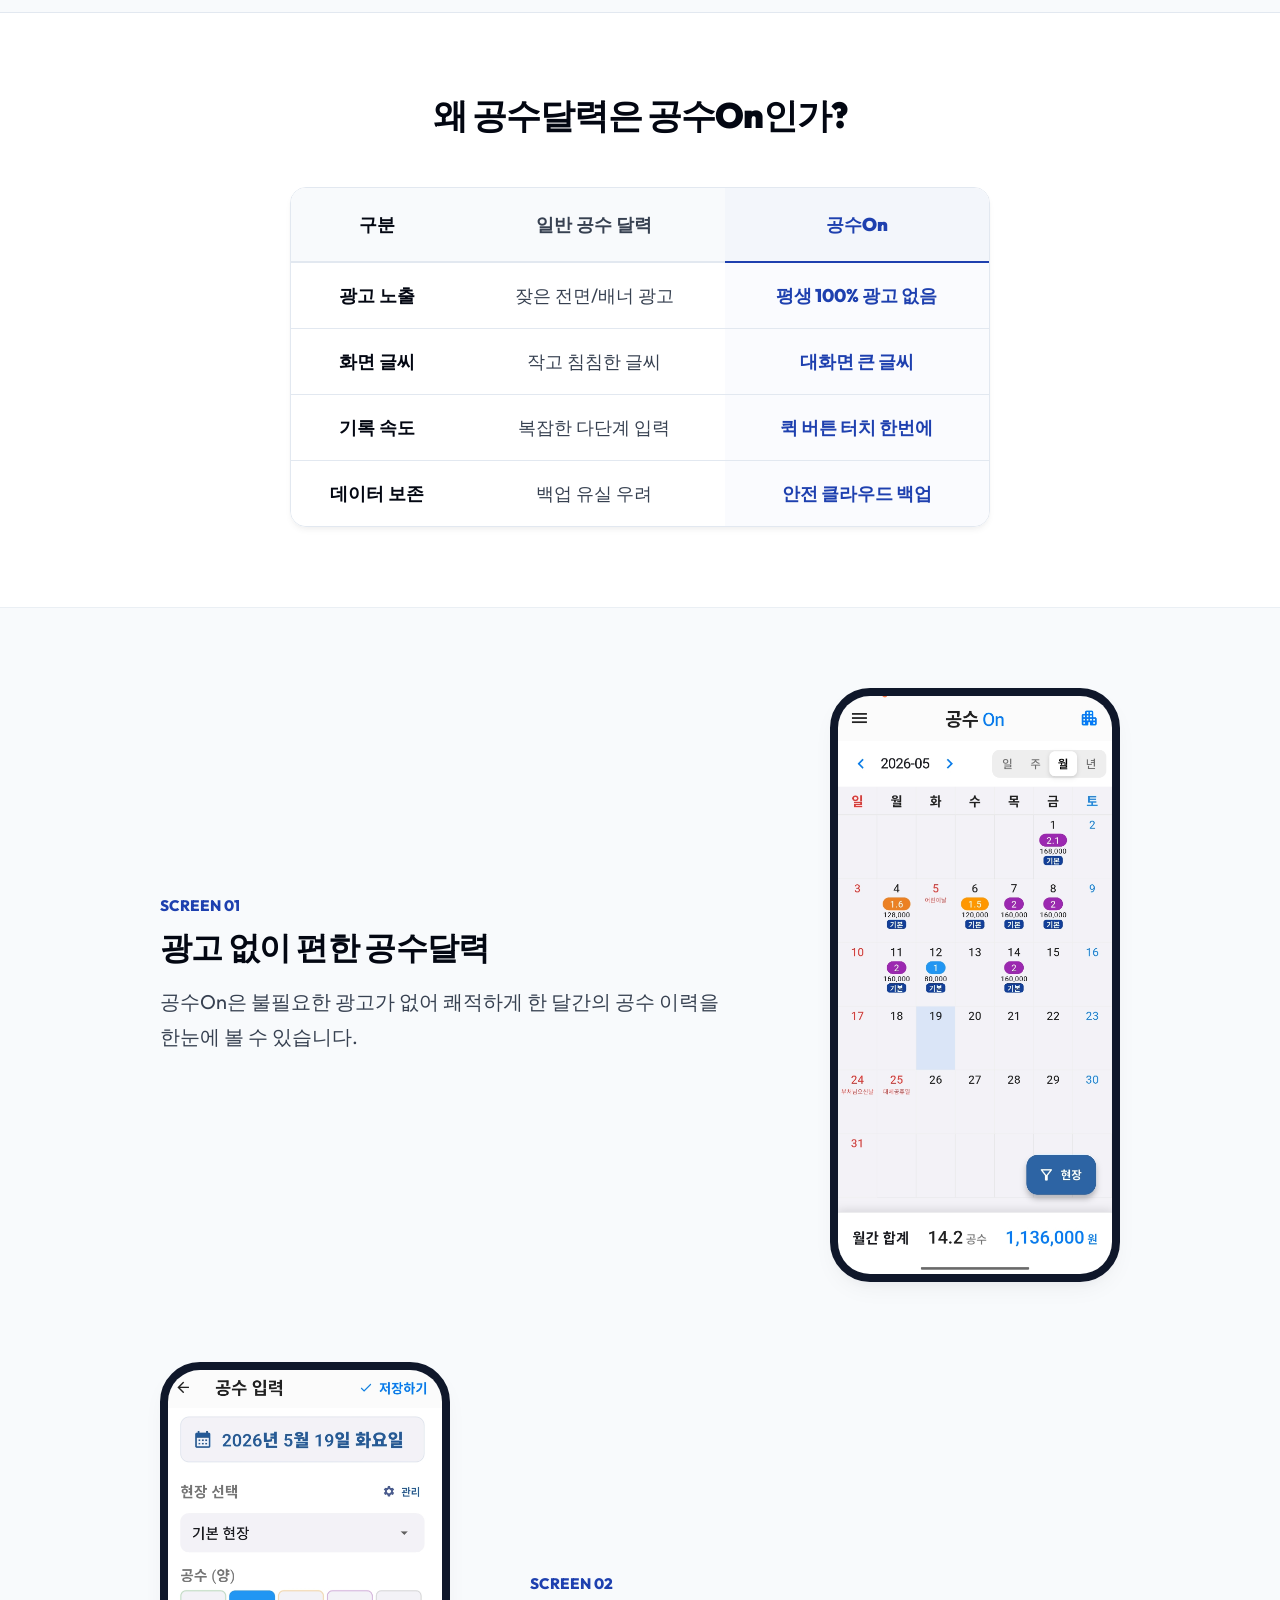
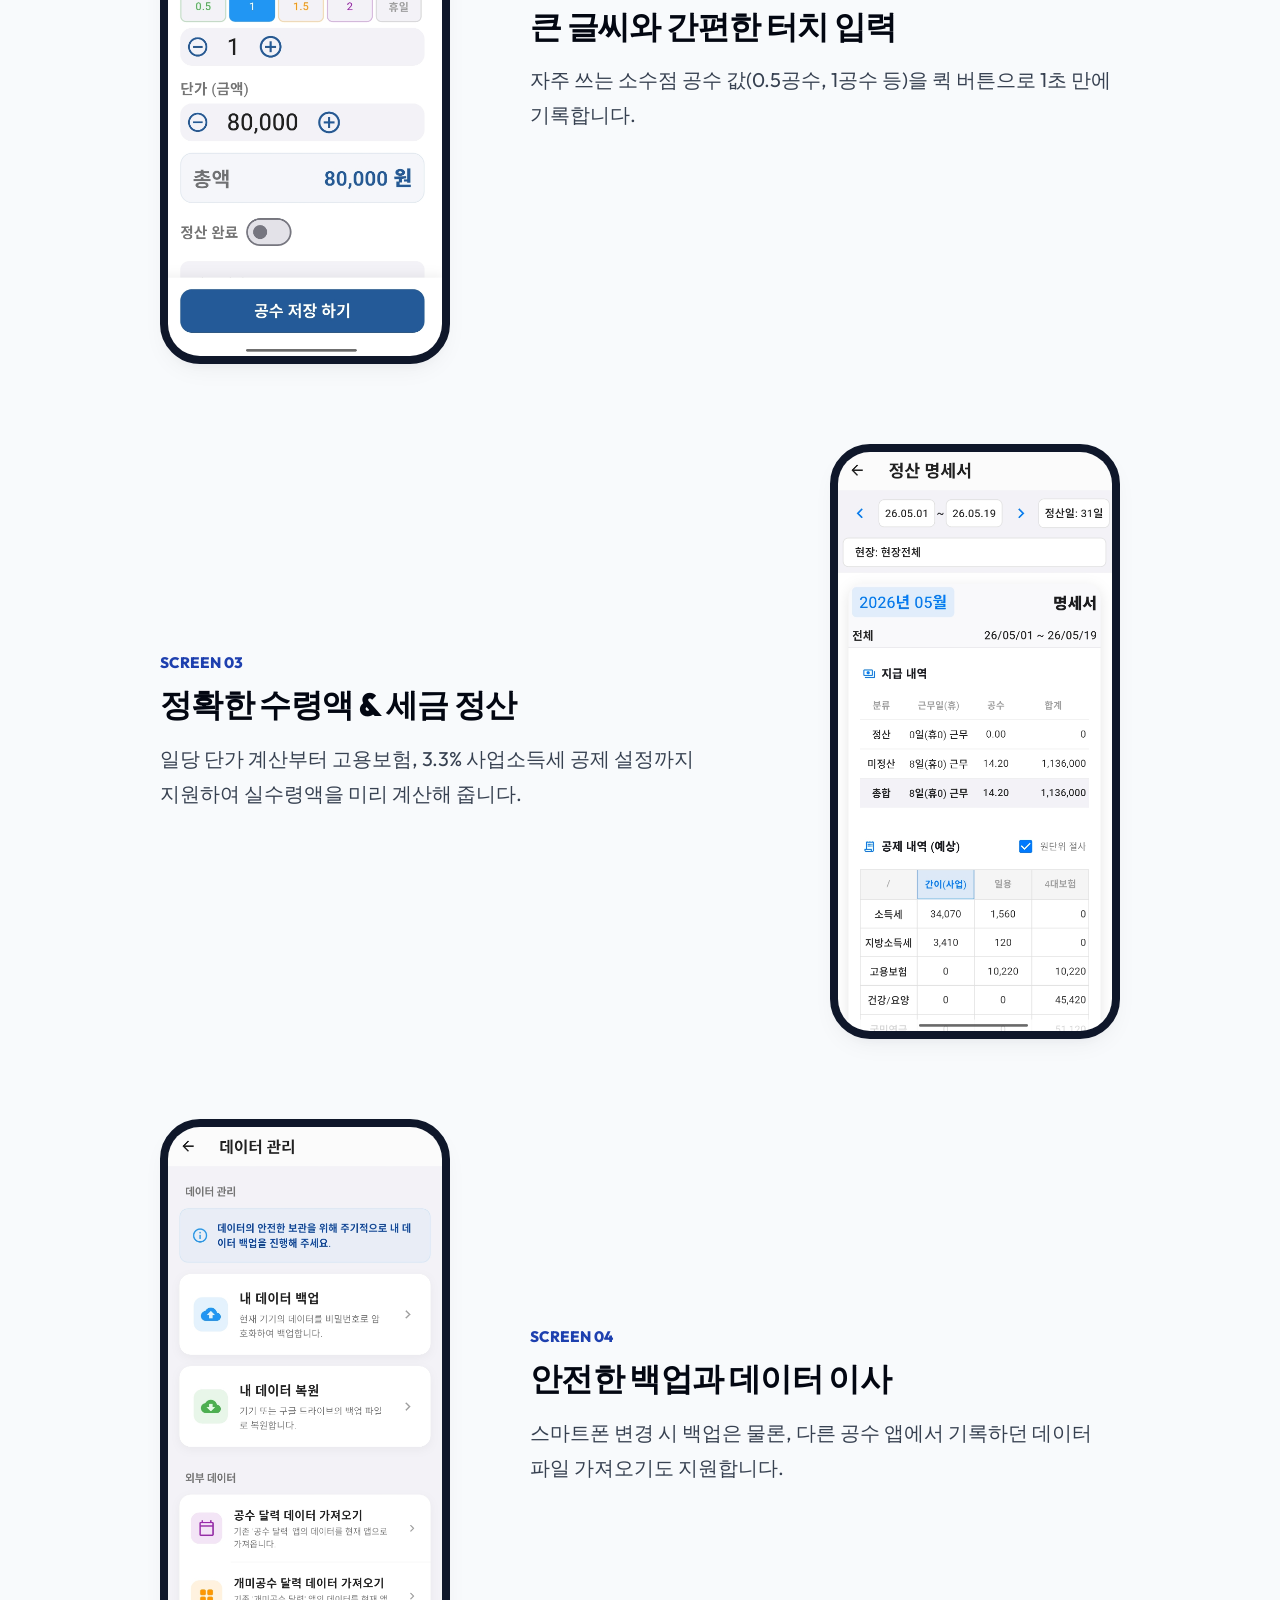
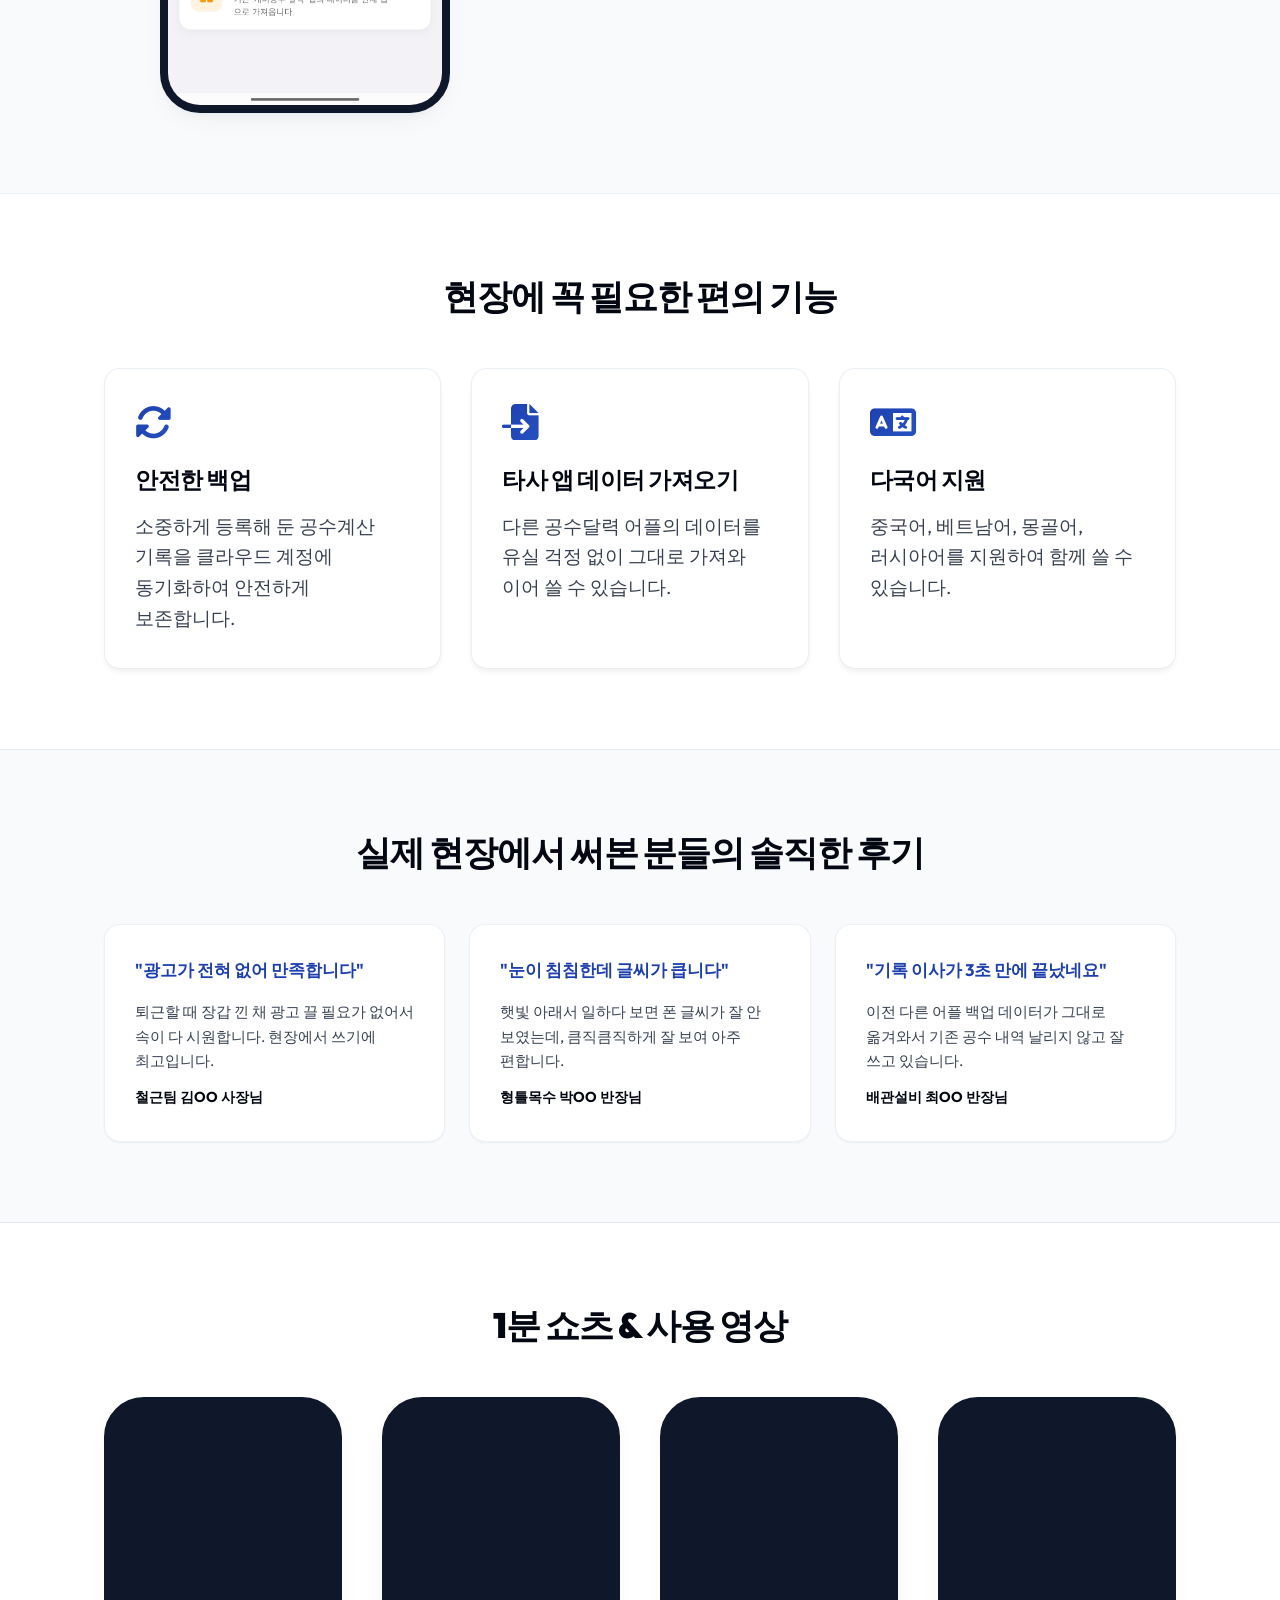
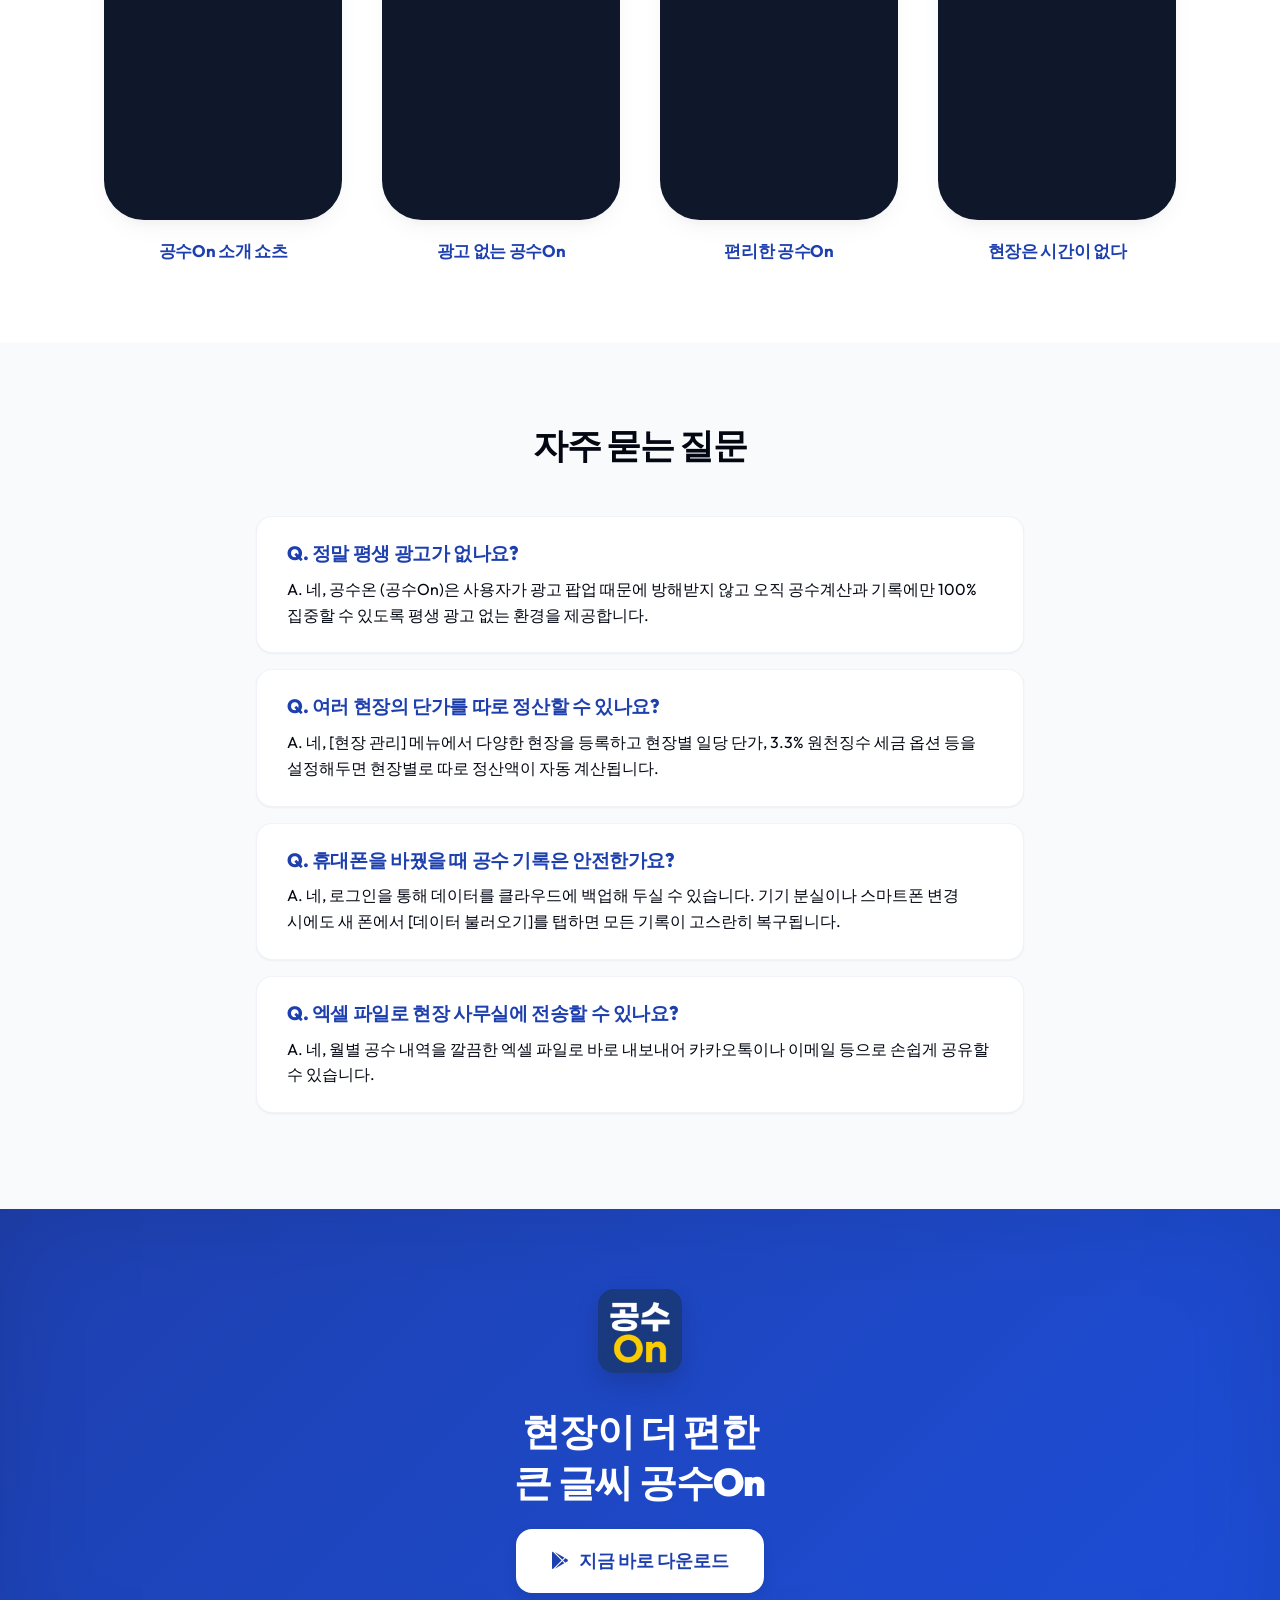
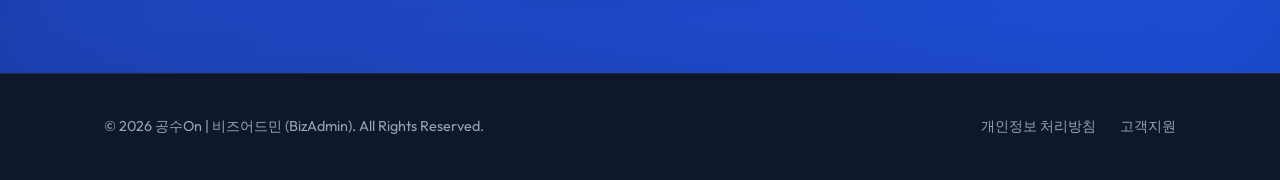
==== commit 90c8eab9: "design: 웹페이지 비주얼 디자인 개선, 공수툰 기능 보완 및 SEO 최적화 정의 복원" ====
--- a/index.html
+++ b/index.html
@@ -6,8 +6,8 @@
     <meta name="viewport" content="width=device-width, initial-scale=1.0">
 
     <!-- SEO 기본 메타 태그 -->
-    <title>공수계산기 & 공수달력 | 광고 없는 큰글씨 공수On</title>
-    <meta name="description" content="광고 없는 큰글씨 공수계산기 & 공수달력 앱 공수On. 현장 근로자를 위한 모바일 출근부, 일당 정산, 간편 공수 기록 및 클라우드 백업 기능 제공.">
+    <title>공수온 (공수On) - 광고 없는 공수계산기앱·공수달력앱</title>
+    <meta name="description" content="공수계산기, 공수달력을 광고 없이 편리하게! 공수온은 건설현장 일용직 근로자를 위한 모바일 출근부, 일당 정산, 클라우드 백업을 지원합니다.">
     <meta name="keywords"
         content="공수온, 공수On, 공수계산기, 공수달력, 공수계산기앱, 공수달력앱, 공수 계산기, 공수 달력, 공수 기록, 일용직 계산기, 건설 현장 앱, 일당달력, 출근부앱, 일당출근부, 현장출근부, 일용직출근부, 건설일용직, 노가다달력, 노가다공수">
     <link rel="canonical" href="https://gongsuon.bizadmin.co.kr/">
@@ -23,17 +23,17 @@
     <!-- Open Graph / Facebook -->
     <meta property="og:type" content="website">
     <meta property="og:url" content="https://gongsuon.bizadmin.co.kr/">
-    <meta property="og:title" content="공수계산기 & 공수달력 | 광고 없는 큰글씨 공수On">
+    <meta property="og:title" content="공수온 (공수On) - 광고 없는 공수계산기앱·공수달력앱">
     <meta property="og:description"
-        content="광고 없는 큰글씨 공수계산기 & 공수달력 앱 공수On. 현장 근로자를 위한 모바일 출근부, 일당 정산, 간편 공수 기록 및 클라우드 백업 기능 제공.">
+        content="공수계산기, 공수달력을 광고 없이 편리하게! 공수온은 건설현장 일용직 근로자를 위한 공수기록, 공수계산, 공수달력, 일당 관리, 클라우드 백업을 지원합니다.">
     <meta property="og:image" content="https://gongsuon.bizadmin.co.kr/assets/images/og-image.png">
 
     <!-- Twitter -->
     <meta property="twitter:card" content="summary_large_image">
     <meta property="twitter:url" content="https://gongsuon.bizadmin.co.kr/">
-    <meta property="twitter:title" content="공수계산기 & 공수달력 | 광고 없는 큰글씨 공수On">
+    <meta property="twitter:title" content="공수온 (공수On) - 광고 없는 공수계산기앱·공수달력앱">
     <meta property="twitter:description"
-        content="광고 없는 큰글씨 공수계산기 & 공수달력 앱 공수On. 현장 근로자를 위한 모바일 출근부, 일당 정산, 간편 공수 기록 및 클라우드 백업 기능 제공.">
+        content="공수계산기, 공수달력을 광고 없이 편리하게! 공수온은 건설현장 일용직 근로자를 위한 공수기록, 공수계산, 공수달력, 일당 관리, 클라우드 백업을 지원합니다.">
     <meta property="twitter:image" content="https://gongsuon.bizadmin.co.kr/assets/images/og-image.png">
 
     <!-- Structured Data (JSON-LD) -->
@@ -167,12 +167,6 @@
     <link rel="stylesheet" href="https://cdnjs.cloudflare.com/ajax/libs/font-awesome/6.4.0/css/all.min.css">
     <link rel="stylesheet" href="assets/css/style.css">
     <style>
-        /* Hero Section */
-        .hero {
-            background: radial-gradient(circle at top right, rgba(30, 64, 175, 0.05) 0%, rgba(248, 250, 252, 0.8) 100%);
-            padding: 80px 0 60px 0;
-            text-align: center;
-        }
 
         .hero-badge {
             display: inline-block;
@@ -430,11 +424,16 @@
         .faq {
             background-color: var(--bg-light);
             padding: 80px 0;
+            width: 100%;
+            display: block;
         }
 
         .faq-container {
             max-width: 800px;
             margin: 0 auto;
+            width: 100%;
+            padding: 0 16px;
+            box-sizing: border-box;
         }
 
         .faq-item {
@@ -445,6 +444,7 @@
             box-shadow: var(--shadow-sm);
             border: 1px solid rgba(226, 232, 240, 0.5);
             transition: var(--transition-smooth);
+            text-align: left;
         }
 
         .faq-item:hover {
@@ -471,6 +471,8 @@
         .video-section {
             background-color: #fff;
             padding: 80px 20px;
+            width: 100%;
+            display: block;
         }
 
         .video-grid {
@@ -480,6 +482,7 @@
             max-width: 1200px;
             margin: 0 auto;
             justify-items: center;
+            width: 100%;
         }
 
         @media (max-width: 1200px) {
@@ -494,9 +497,21 @@
             }
         }
 
+        .video-item {
+            display: flex;
+            flex-direction: column;
+            align-items: center;
+            text-align: center;
+            width: 100%;
+            max-width: 290px;
+        }
+
         .video-card {
+            width: 100%;
+            max-width: 290px;
             aspect-ratio: 9/16;
             position: relative;
+            margin: 0 auto;
         }
 
         .video-card iframe {
@@ -523,6 +538,20 @@
             }
 
             .download-btns {
+                display: flex !important;
+                flex-direction: column !important;
+                align-items: center !important;
+                gap: 12px !important;
+                width: 100% !important;
+                max-width: 320px !important;
+                margin: 0 auto 30px auto !important;
+            }
+
+            .download-btns a {
+                display: inline-flex !important;
+                width: 100% !important;
+                max-width: 320px !important;
+                box-sizing: border-box !important;
                 justify-content: center !important;
             }
         }
@@ -762,7 +791,7 @@
                         <a href="#" class="active" title="한국어">🇰🇷 한국어</a>
                         <a href="cn/index.html" title="中文">🇨🇳 中文</a>
                         <a href="vn/index.html" title="Tiếng Việt">🇻🇳 Tiếng Việt</a>
-                        <a href="mn/index.html" title="Монгол">🇲🇳  Монгол</a>
+                        <a href="mn/index.html" title="Монгол">🇲🇳 Монгол</a>
                         <a href="ru/index.html" title="Русский">🇷🇺 Русский</a>
                     </div>
                 </div>
@@ -787,7 +816,8 @@
                         </h1>
                         <p class="hero-desc">큰 글씨로 빠르게 기록하고 월급 정산까지 한눈에</p>
                         <div class="download-btns">
-                            <a href="https://play.google.com/store/apps/details?id=kr.co.bizadmin.gongsuon" class="btn-playstore">
+                            <a href="https://play.google.com/store/apps/details?id=kr.co.bizadmin.gongsuon"
+                                class="btn-playstore">
                                 <i class="fab fa-google-play"></i>
                                 <span class="btn-text-wrapper">
                                     <span class="btn-subtext">Google Play에서</span>
@@ -874,7 +904,8 @@
                     style="font-size: 1.4rem; font-weight: 700; line-height: 1.6; margin-bottom: 18px; color: var(--text-dark);">
                     "현장에서는 무엇보다 빠르고 직관적이어야 합니다."
                 </p>
-                <p style="font-size: 1.25rem; font-weight: 500; color: var(--text-muted); line-height: 1.8; margin-bottom: 16px;">
+                <p
+                    style="font-size: 1.25rem; font-weight: 500; color: var(--text-muted); line-height: 1.8; margin-bottom: 16px;">
                     공수On은 건설현장 근로자를 위해 광고 없이 큰 글씨로 공수 계산과 달력 기록을 제공하는 모바일 앱 서비스입니다.
                 </p>
                 <p style="font-size: 1.25rem; font-weight: 500; color: var(--text-muted); line-height: 1.8;">
--- a/assets/css/style.css
+++ b/assets/css/style.css
@@ -340,6 +340,13 @@
     }
 }
 
+/* Hero Section 공통 */
+.hero {
+    background: radial-gradient(circle at top right, rgba(30, 64, 175, 0.05) 0%, rgba(248, 250, 252, 0.8) 100%);
+    padding: 50px 0 60px 0;
+    text-align: center;
+}
+
 /* Hero 2단 Layout */
 .hero-wrapper {
     display: flex;
@@ -603,6 +610,10 @@
 
 /* 모바일/태블릿 반응형 미디어 쿼리 */
 @media (max-width: 850px) {
+    .hero {
+        padding: 50px 0 40px 0;
+    }
+
     .hero-wrapper {
         flex-direction: column;
         text-align: center;
@@ -624,14 +635,28 @@
         font-size: 1.15rem;
     }
     
-    .download-btns {
-        justify-content: center;
+    .download-btns, .blog-hero .download-btns {
+        display: flex !important;
+        flex-direction: column !important;
+        align-items: center !important;
+        gap: 12px !important;
+        width: 100% !important;
+        max-width: 320px !important;
+        margin: 0 auto !important;
+    }
+
+    .download-btns a, .blog-hero .download-btns a {
+        display: inline-flex !important;
+        width: 100% !important;
+        max-width: 320px !important;
+        box-sizing: border-box !important;
+        justify-content: center !important;
     }
     
     .hero-features-grid {
         flex-direction: column;
         gap: 12px;
-        margin-top: 30px;
+        margin-top: 45px;
     }
     
     .hero-visual {
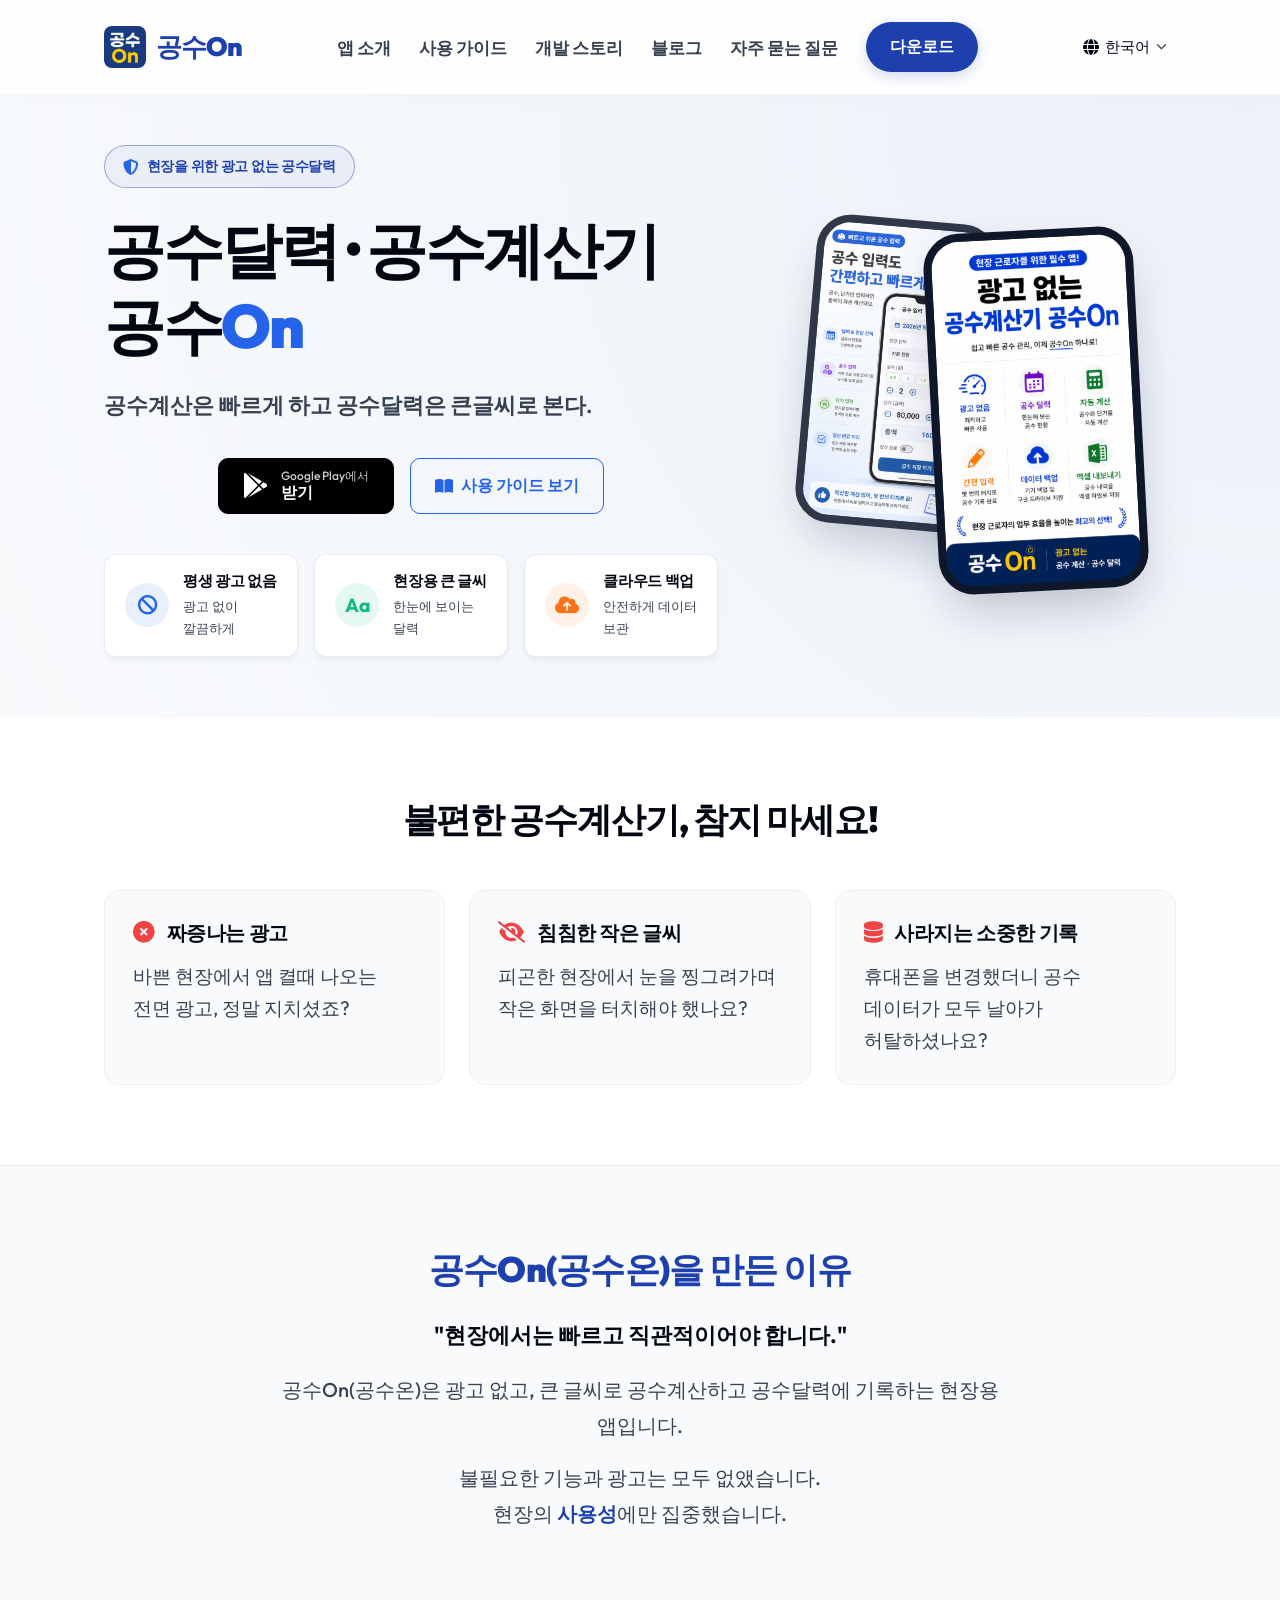
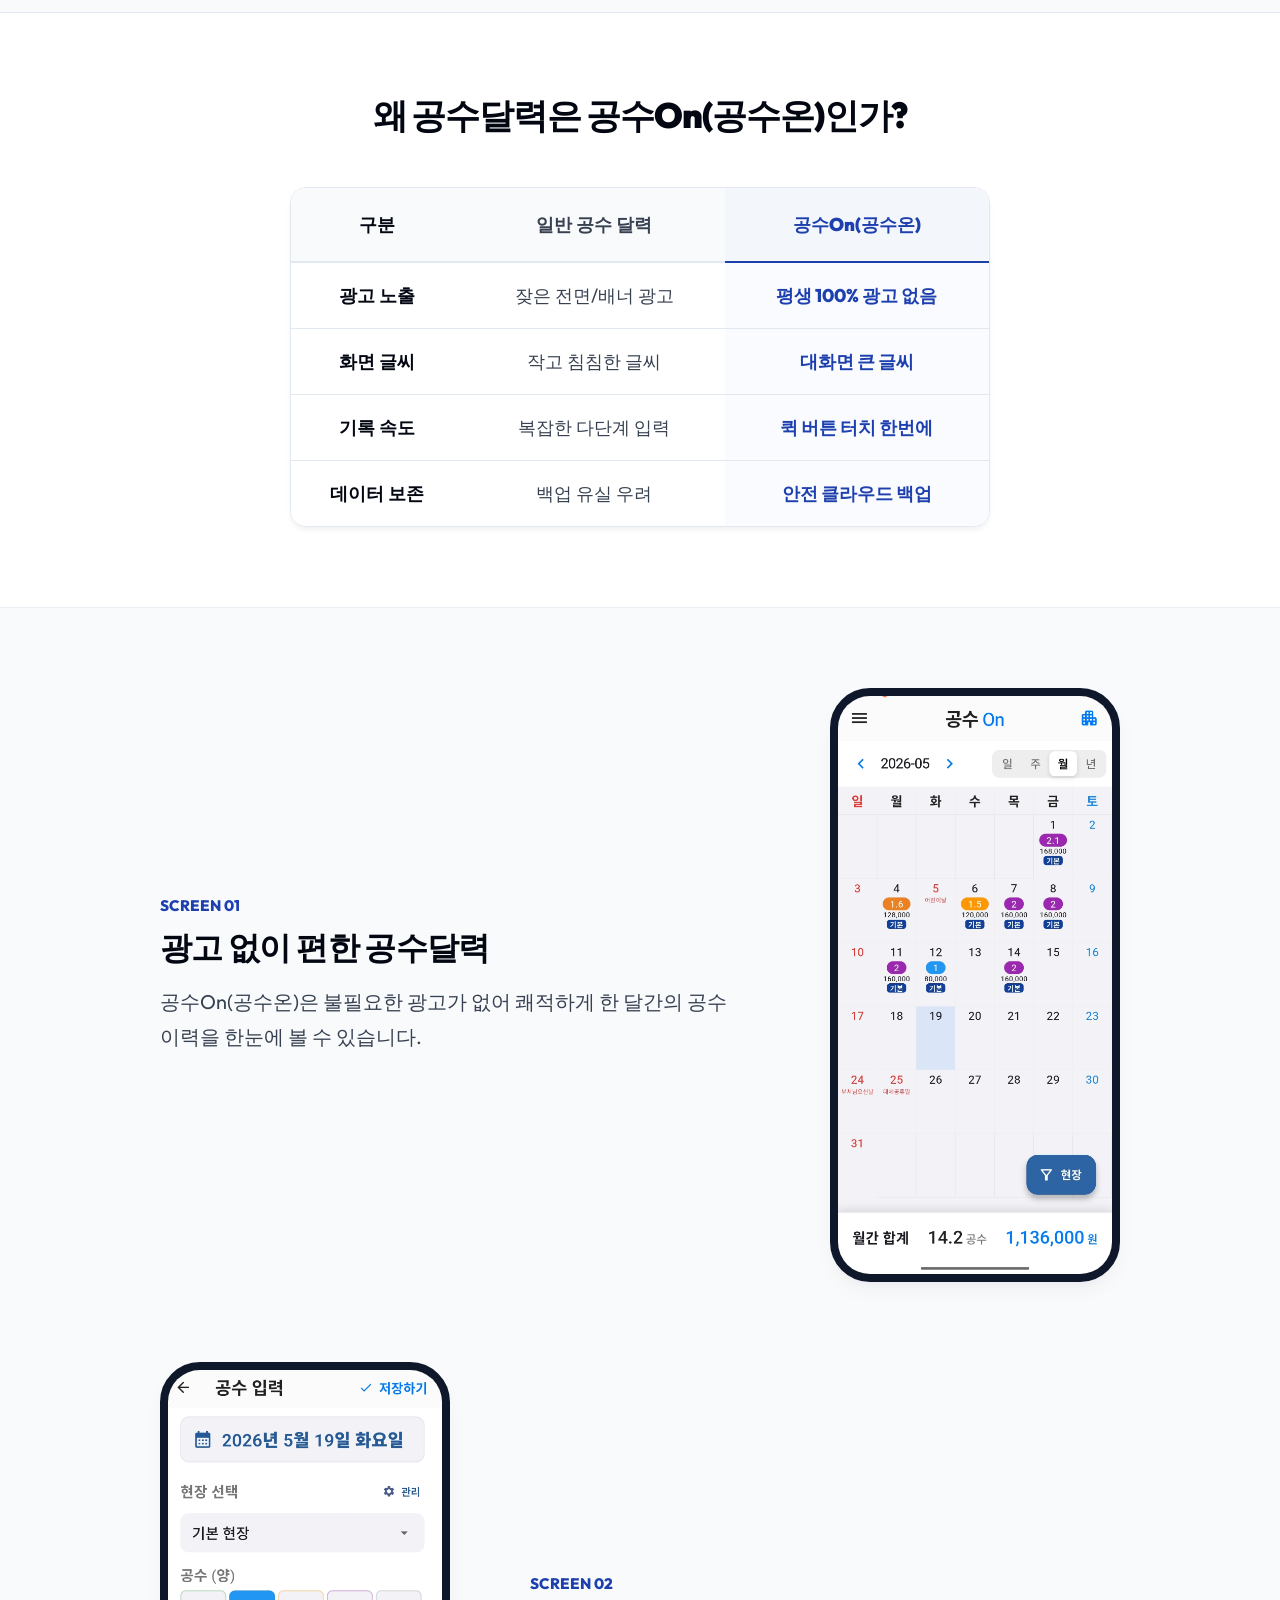
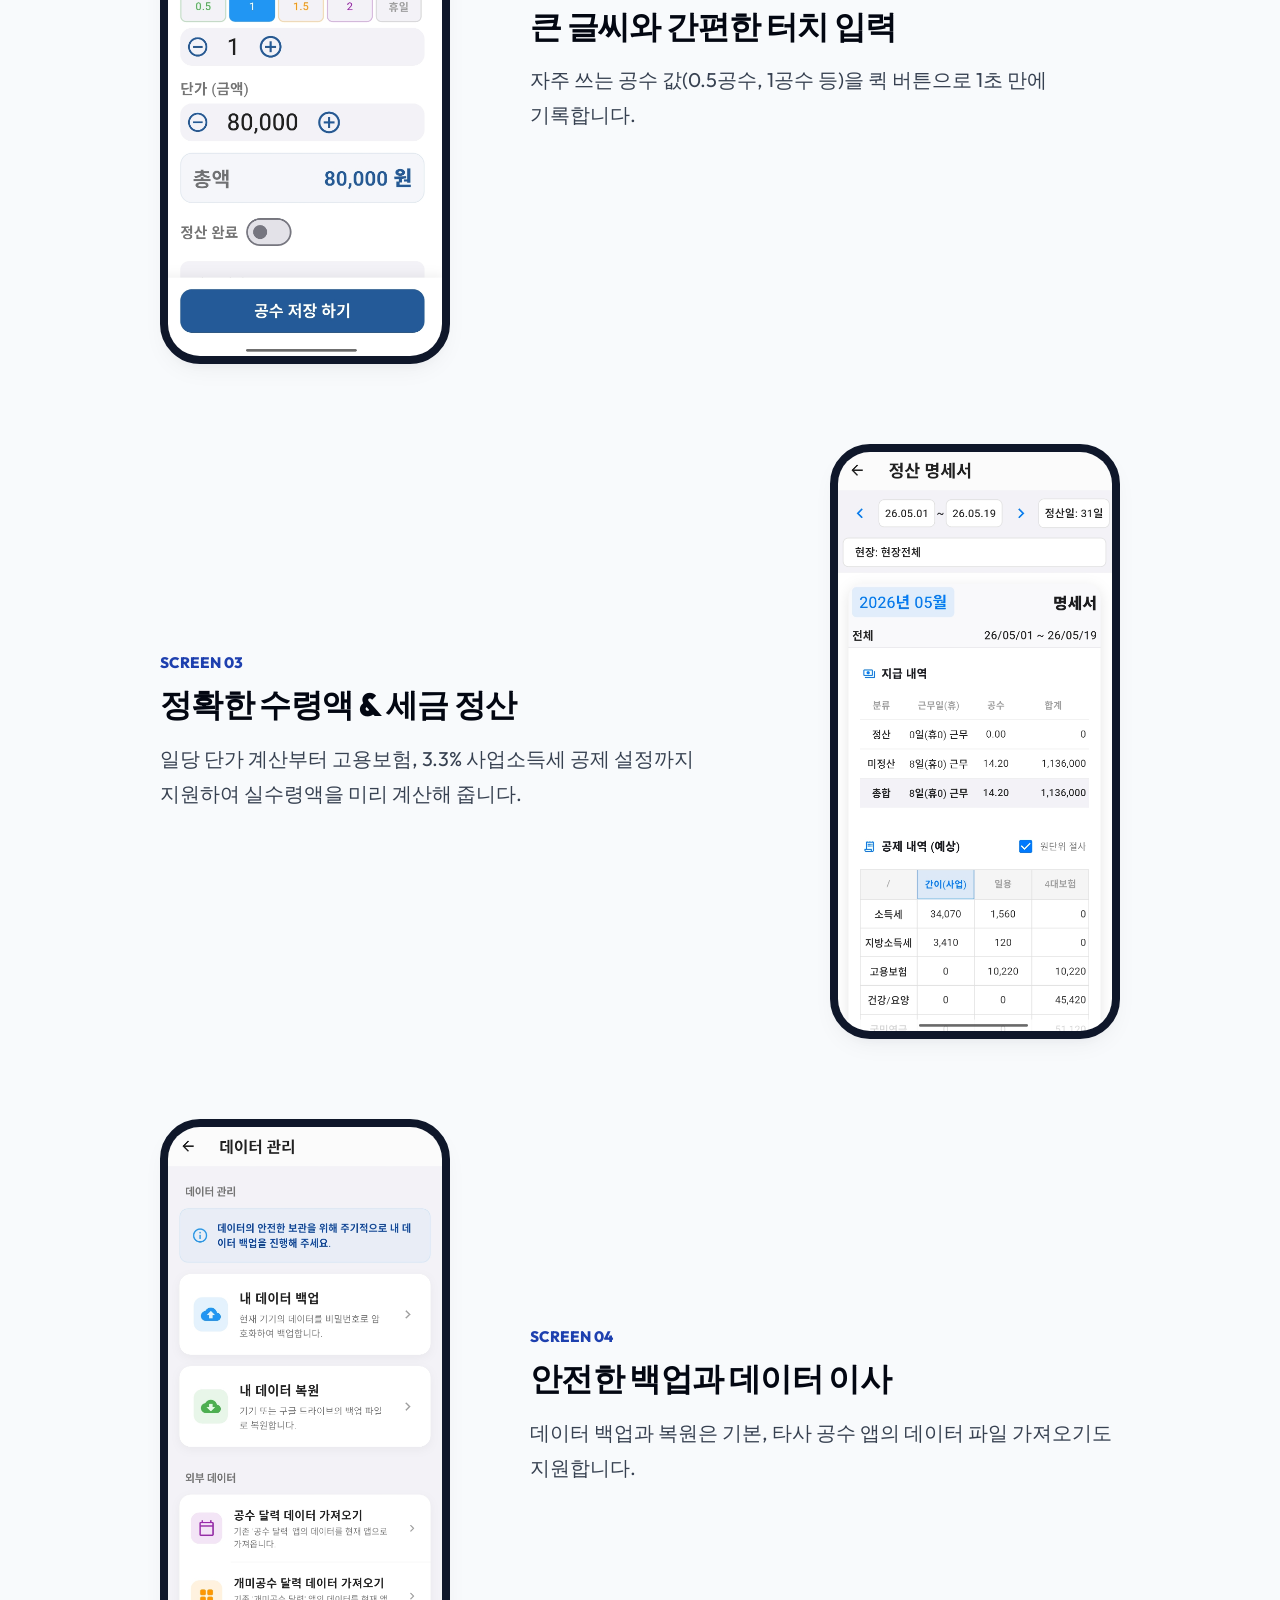
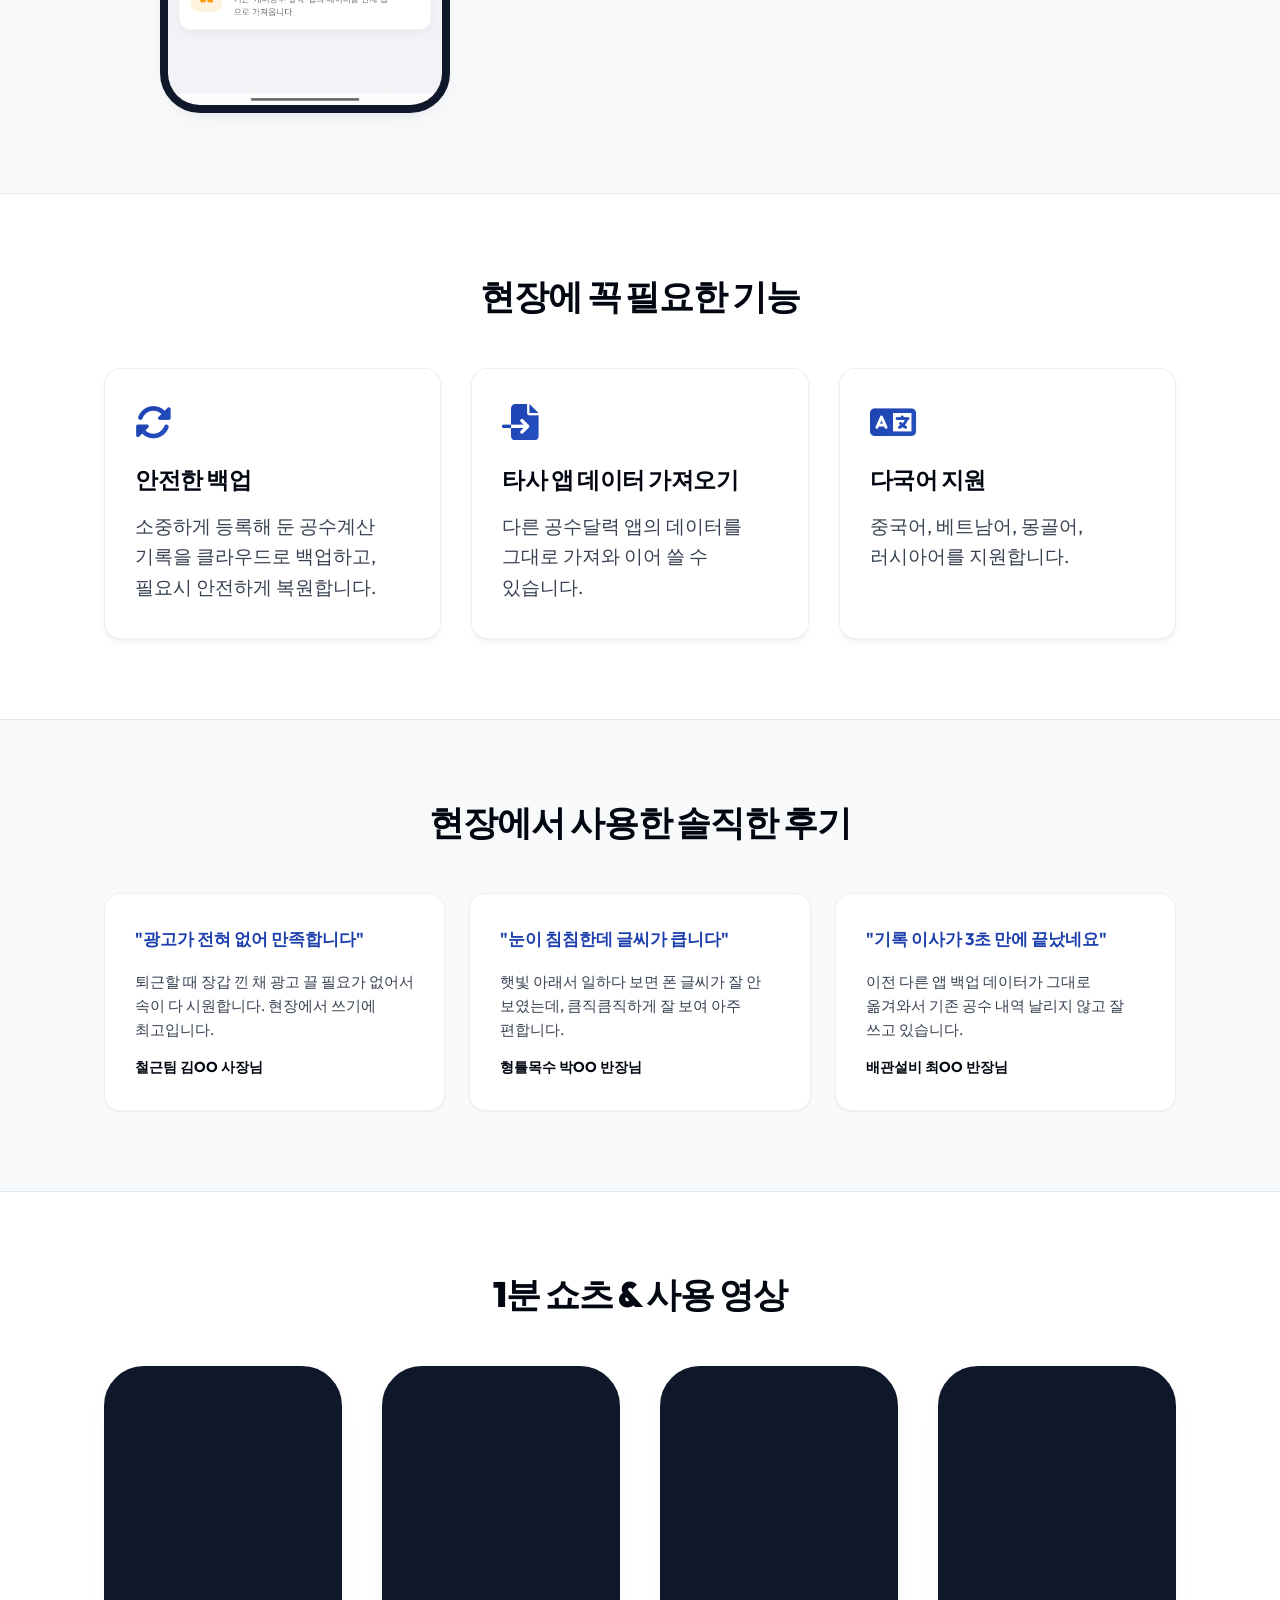
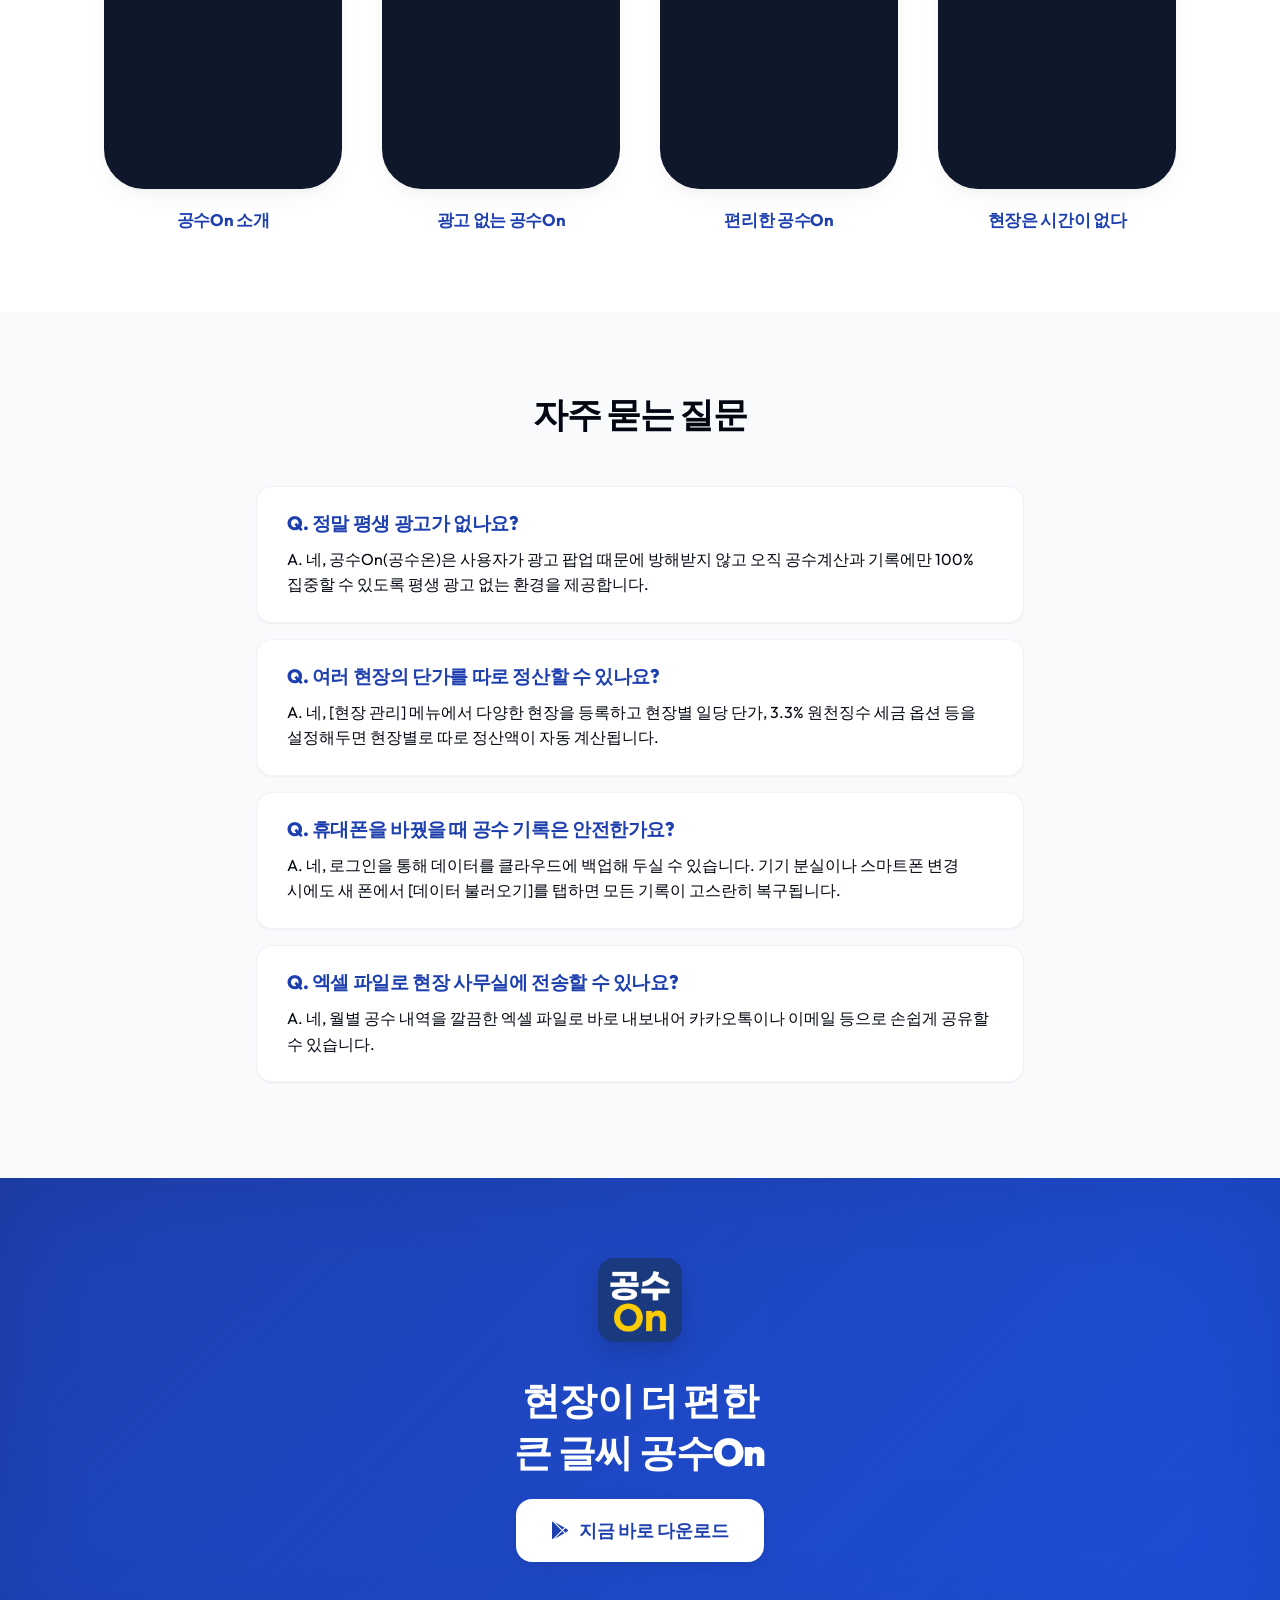
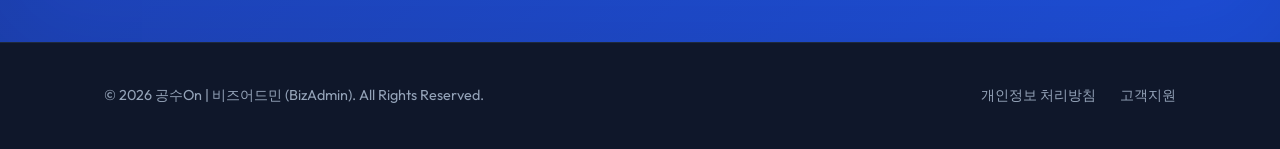
==== commit 7e4e2b55: "docs: 브랜드명 공수On(공수온) 통일 및 카피/용어(어플->앱) 일관성 개선" ====
--- a/index.html
+++ b/index.html
@@ -6,10 +6,10 @@
     <meta name="viewport" content="width=device-width, initial-scale=1.0">
 
     <!-- SEO 기본 메타 태그 -->
-    <title>공수온 (공수On) - 광고 없는 공수계산기앱·공수달력앱</title>
-    <meta name="description" content="공수계산기, 공수달력을 광고 없이 편리하게! 공수온은 건설현장 일용직 근로자를 위한 모바일 출근부, 일당 정산, 클라우드 백업을 지원합니다.">
+    <title>광고 없는 공수계산기앱·공수달력앱 - 큰 글씨 공수On(공수온) </title>
+    <meta name="description" content="공수계산기, 공수달력을 광고 없이 편리하게! 공수On(공수온)은 현장 근로자를 위한 공수계산, 공수달력, 일당계산, 클라우드 백업을 지원합니다.">
     <meta name="keywords"
-        content="공수온, 공수On, 공수계산기, 공수달력, 공수계산기앱, 공수달력앱, 공수 계산기, 공수 달력, 공수 기록, 일용직 계산기, 건설 현장 앱, 일당달력, 출근부앱, 일당출근부, 현장출근부, 일용직출근부, 건설일용직, 노가다달력, 노가다공수">
+        content="공수계산기, 공수달력, 공수계산기앱, 공수달력앱, 공수온, 공수On, 공수On(공수온), 공수 기록, 일용직 계산기, 건설 현장 앱, 일당달력, 출근부앱, 일당출근부, 현장출근부, 일용직출근부, 건설일용직, 노가다달력, 노가다공수">
     <link rel="canonical" href="https://gongsuon.bizadmin.co.kr/">
     <link rel="alternate" hreflang="ko" href="https://gongsuon.bizadmin.co.kr/">
     <link rel="alternate" hreflang="zh" href="https://gongsuon.bizadmin.co.kr/cn/">
@@ -23,17 +23,17 @@
     <!-- Open Graph / Facebook -->
     <meta property="og:type" content="website">
     <meta property="og:url" content="https://gongsuon.bizadmin.co.kr/">
-    <meta property="og:title" content="공수온 (공수On) - 광고 없는 공수계산기앱·공수달력앱">
+    <meta property="og:title" content="광고 없는 공수계산기앱·공수달력앱- 공수On(공수온)">
     <meta property="og:description"
-        content="공수계산기, 공수달력을 광고 없이 편리하게! 공수온은 건설현장 일용직 근로자를 위한 공수기록, 공수계산, 공수달력, 일당 관리, 클라우드 백업을 지원합니다.">
+        content="공수계산기, 공수달력을 광고 없이 편리하게! 공수On(공수온)은 현장 근로자를 위한 공수기록, 공수계산, 공수달력, 일당 관리, 클라우드 백업을 지원합니다.">
     <meta property="og:image" content="https://gongsuon.bizadmin.co.kr/assets/images/og-image.png">
 
     <!-- Twitter -->
     <meta property="twitter:card" content="summary_large_image">
     <meta property="twitter:url" content="https://gongsuon.bizadmin.co.kr/">
-    <meta property="twitter:title" content="공수온 (공수On) - 광고 없는 공수계산기앱·공수달력앱">
+    <meta property="twitter:title" content="광고 없는 공수계산기앱·공수달력앱 - 공수On(공수온)">
     <meta property="twitter:description"
-        content="공수계산기, 공수달력을 광고 없이 편리하게! 공수온은 건설현장 일용직 근로자를 위한 공수기록, 공수계산, 공수달력, 일당 관리, 클라우드 백업을 지원합니다.">
+        content="공수계산기, 공수달력을 광고 없이 편리하게! 공수On(공수온)은 현장 근로자를 위한 공수기록, 공수계산, 공수달력, 일당 관리, 클라우드 백업을 지원합니다.">
     <meta property="twitter:image" content="https://gongsuon.bizadmin.co.kr/assets/images/og-image.png">
 
     <!-- Structured Data (JSON-LD) -->
@@ -42,23 +42,24 @@
   {
     "@context": "https://schema.org",
     "@type": "SoftwareApplication",
-    "name": "공수온 (공수On)",
-    "alternateName": [
-      "공수온",
-      "공수On",
+    "name": "공수On(공수온)",
+    "alternateName": [     
       "공수 계산기",
       "공수 달력",
       "공수계산기",
       "공수달력",
       "공수계산기앱",
-      "공수달력앱"
+      "공수달력앱",
+      "공수온",
+      "공수On",
+      "공수On(공수온)"
     ],
     "url": "https://gongsuon.bizadmin.co.kr/",
     "downloadUrl": "https://play.google.com/store/apps/details?id=kr.co.bizadmin.gongsuon",
     "operatingSystem": "Android",
     "applicationCategory": "BusinessApplication",
     "inLanguage": "ko-KR",
-    "description": "공수계산기, 공수달력 기능을 광고 없이 편리하게 제공하는 공수온 (공수On) 앱입니다.",
+    "description": "공수계산기, 공수달력 기능을 광고 없이 편리하게 제공하는 공수On(공수온) 앱입니다.",
     "featureList": [
       "광고 없는 공수달력",
       "대화면 큰 글씨 UI",
@@ -85,10 +86,10 @@
     "mainEntity": [
       {
         "@type": "Question",
-        "name": "공수온 (공수On)은 어떤 앱인가요?",
+        "name": "공수On(공수온)은 어떤 앱인가요?",
         "acceptedAnswer": {
           "@type": "Answer",
-          "text": "공수온 (공수On)은 건설 현장 근로자를 위해 광고 없이 공수 계산과 기록을 편리하게 관리할 수 있는 대표적인 공수계산기앱 및 공수달력앱입니다."
+          "text": "공수On(공수온)은 광고 없고, 큰 글씨로 공수계산하고 공수달력에 기록하는 현장용 앱입니다."
         }
       },
       {
@@ -104,7 +105,7 @@
         "name": "공수달력앱과 공수계산기의 차이점은 무엇인가요?",
         "acceptedAnswer": {
           "@type": "Answer",
-          "text": "일반적으로 현장 근로자분들이 혼용하여 사용하시지만, '공수달력'은 날짜별 근무 기록(달력 형태)에 초점을 맞추고, '공수계산기'는 일당 단가를 곱해 최종 정산액을 계산하는 것에 초점을 맞춥니다. 공수온은 이 두 기능을 결합하여 달력에 터치 한 번으로 공수를 기록하면 월별 실수령액 정산까지 자동으로 계산해 줍니다."
+          "text": "일반적으로 현장 근로자분들이 혼용하여 사용하시지만, '공수달력'은 날짜별 근무 기록(달력 형태)에 초점을 맞추고, '공수계산기'는 일당 단가를 곱해 최종 정산액을 계산하는 것에 초점을 맞춥니다. 공수On(공수온)은 이 두 기능을 결합하여 달력에 터치 한 번으로 공수를 기록하면 월별 실수령액 정산까지 자동으로 계산해 줍니다."
         }
       },
       {
@@ -136,7 +137,7 @@
         "name": "기존에 쓰던 다른 공수 앱의 데이터를 가져올 수 있나요?",
         "acceptedAnswer": {
           "@type": "Answer",
-          "text": "네, 다른 공수달력 어플을 사용하시던 분들도 옮겨올 수 있도록 데이터 가져오기 기능을 지원합니다. 기존 기록을 포기하지 마시고 공수온에서 이어 사용해 보세요."
+          "text": "네, 다른 공수달력 앱을 사용하시던 분들도 옮겨올 수 있도록 데이터 가져오기 기능을 지원합니다. 기존 기록을 포기하지 마시고 공수On(공수온)에서 이어 사용해 보세요."
         }
       },
       {
@@ -144,7 +145,7 @@
         "name": "정말 광고가 없나요?",
         "acceptedAnswer": {
           "@type": "Answer",
-          "text": "네, 공수온 (공수On)은 평생 광고가 없는 쾌적한 공수달력 환경을 제공하며, 사용자가 어플 광고 때문에 방해받지 않고 오직 공수계산과 기록에 집중할 수 있도록 돕습니다."
+          "text": "네, 공수On(공수온)은 평생 광고가 없는 쾌적한 공수달력 환경을 제공하며, 사용자가 앱 광고 때문에 방해받지 않고 오직 공수계산과 기록에 집중할 수 있도록 돕습니다."
         }
       }
     ]
@@ -152,7 +153,7 @@
   {
     "@context": "https://schema.org",
     "@type": "Organization",
-    "name": "공수온 (공수On)",
+    "name": "공수On(공수온)",
     "url": "https://gongsuon.bizadmin.co.kr/",
     "sameAs": [
       "https://blog.naver.com/gongsuon",
@@ -167,7 +168,6 @@
     <link rel="stylesheet" href="https://cdnjs.cloudflare.com/ajax/libs/font-awesome/6.4.0/css/all.min.css">
     <link rel="stylesheet" href="assets/css/style.css">
     <style>
-
         .hero-badge {
             display: inline-block;
             background: linear-gradient(135deg, var(--primary) 0%, var(--primary-light) 100%);
@@ -770,8 +770,8 @@
 
     <header>
         <div class="container">
-            <a href="index.html" class="logo-text" aria-label="공수On 홈">
-                <img src="assets/images/icon.png" alt="공수On 로고" class="logo-img">
+            <a href="index.html" class="logo-text" aria-label="공수On(공수온) 홈">
+                <img src="assets/images/icon.png" alt="공수On(공수온) 로고" class="logo-img">
                 <span class="logo-name">공수On</span>
             </a>
             <nav class="nav-menu">
@@ -808,13 +808,13 @@
                 <div class="hero-wrapper">
                     <div class="hero-text">
                         <div class="hero-badge-concept">
-                            <i class="fas fa-shield-alt"></i> <span>현장 근로자를 위한 광고 없는 공수달력</span>
+                            <i class="fas fa-shield-alt"></i> <span>현장을 위한 광고 없는 공수달력</span>
                         </div>
                         <h1 class="hero-title">
                             공수달력 · 공수계산기<br>
                             <span class="brand-title">공수<span class="brand-on">On</span></span>
                         </h1>
-                        <p class="hero-desc">큰 글씨로 빠르게 기록하고 월급 정산까지 한눈에</p>
+                        <p class="hero-desc">공수계산은 빠르게 하고 공수달력은 큰글씨로 본다.</p>
                         <div class="download-btns">
                             <a href="https://play.google.com/store/apps/details?id=kr.co.bizadmin.gongsuon"
                                 class="btn-playstore">
@@ -862,10 +862,10 @@
                         <div class="visual-bg-glow"></div>
                         <div class="phone-mockup-wrapper">
                             <div class="phone-mockup-item mockup-back">
-                                <img src="assets/images/store_input.png" alt="공수온 입력 화면 스크린샷">
+                                <img src="assets/images/store_input.png" alt="공수On(공수온) 입력 화면 스크린샷">
                             </div>
                             <div class="phone-mockup-item mockup-front">
-                                <img src="assets/images/store_intro.png" alt="공수On 메인 화면 스크린샷">
+                                <img src="assets/images/store_intro.png" alt="공수On(공수온) 메인 화면 스크린샷">
                             </div>
                         </div>
                     </div>
@@ -876,15 +876,15 @@
         <!-- Pain Points -->
         <section class="pain-points">
             <div class="container">
-                <h2 class="section-title">불편한 공수계산기, 이젠 참지 마세요!</h2>
+                <h2 class="section-title">불편한 공수계산기, 참지 마세요!</h2>
                 <div class="pain-grid">
                     <div class="pain-card">
                         <h4><i class="fas fa-times-circle"></i>짜증나는 광고</h4>
-                        <p>바쁜 현장에서 터치할 때마다 튀어나오는 전면 광고, 정말 지치셨죠?</p>
+                        <p>바쁜 현장에서 앱 켤때 나오는 전면 광고, 정말 지치셨죠?</p>
                     </div>
                     <div class="pain-card">
                         <h4><i class="fas fa-eye-slash"></i>침침한 작은 글씨</h4>
-                        <p>피곤한 현장 퇴근길, 눈을 찡그려가며 작은 화면을 터치해야 했나요?</p>
+                        <p>피곤한 현장에서 눈을 찡그려가며 작은 화면을 터치해야 했나요?</p>
                     </div>
                     <div class="pain-card">
                         <h4><i class="fas fa-database"></i>사라지는 소중한 기록</h4>
@@ -898,19 +898,20 @@
         <section
             style="background-color: var(--bg-light); color: var(--text-dark); padding: 80px 0; text-align: center; border-top: 1px solid var(--border-color); border-bottom: 1px solid var(--border-color);">
             <div class="container" style="max-width: 800px;">
-                <h2 style="font-size: 2.2rem; font-weight: 900; margin-bottom: 24px; color: var(--primary);">공수On을 만든
+                <h2 style="font-size: 2.2rem; font-weight: 900; margin-bottom: 24px; color: var(--primary);">공수On(공수온)을
+                    만든
                     이유</h2>
                 <p
                     style="font-size: 1.4rem; font-weight: 700; line-height: 1.6; margin-bottom: 18px; color: var(--text-dark);">
-                    "현장에서는 무엇보다 빠르고 직관적이어야 합니다."
+                    "현장에서는 빠르고 직관적이어야 합니다."
                 </p>
                 <p
                     style="font-size: 1.25rem; font-weight: 500; color: var(--text-muted); line-height: 1.8; margin-bottom: 16px;">
-                    공수On은 건설현장 근로자를 위해 광고 없이 큰 글씨로 공수 계산과 달력 기록을 제공하는 모바일 앱 서비스입니다.
+                    공수On(공수온)은 광고 없고, 큰 글씨로 공수계산하고 공수달력에 기록하는 현장용 앱입니다.
                 </p>
                 <p style="font-size: 1.25rem; font-weight: 500; color: var(--text-muted); line-height: 1.8;">
-                    불필요한 기능과 복잡한 광고는 모두 없앴습니다.<br>
-                    현장에서 일하시는 근로자분들의 <b style="color: var(--primary);">압도적인 사용성</b>에만 집중했습니다.
+                    불필요한 기능과 광고는 모두 없앴습니다.<br>
+                    현장의 <b style="color: var(--primary);">사용성</b>에만 집중했습니다.
                 </p>
             </div>
         </section>
@@ -918,7 +919,7 @@
         <!-- Comparison Table -->
         <section class="comparison" style="padding: 80px 0; background-color: #fff;">
             <div class="container">
-                <h2 class="section-title">왜 공수달력은 공수On인가?</h2>
+                <h2 class="section-title">왜 공수달력은 공수On(공수온)인가?</h2>
                 <div
                     style="max-width: 700px; margin: 0 auto; overflow: hidden; border-radius: var(--radius-md); box-shadow: var(--shadow-md); border: 1px solid var(--border-color);">
                     <table
@@ -933,7 +934,7 @@
                                     일반 공수 달력</th>
                                 <th
                                     style="padding: 20px; border-bottom: 2px solid var(--primary); color: var(--primary); font-weight: 900; background-color: rgba(30, 64, 175, 0.02);">
-                                    공수On</th>
+                                    공수On(공수온)</th>
                             </tr>
                         </thead>
                         <tbody>
@@ -992,10 +993,10 @@
                             style="color: var(--primary); font-weight: 800; font-size: 0.95rem; display: block; margin-bottom: 8px;">SCREEN
                             01</span>
                         <h3>광고 없이 편한 공수달력</h3>
-                        <p>공수On은 불필요한 광고가 없어 쾌적하게 한 달간의 공수 이력을 한눈에 볼 수 있습니다.</p>
+                        <p>공수On(공수온)은 불필요한 광고가 없어 쾌적하게 한 달간의 공수 이력을 한눈에 볼 수 있습니다.</p>
                     </div>
                     <div class="proof-img phone-frame">
-                        <img src="assets/images/screenshot_calendar.png" alt="공수On 공수 달력 화면" loading="lazy">
+                        <img src="assets/images/screenshot_calendar.png" alt="공수On(공수온) 공수 달력 화면" loading="lazy">
                     </div>
                 </div>
 
@@ -1005,10 +1006,10 @@
                             style="color: var(--primary); font-weight: 800; font-size: 0.95rem; display: block; margin-bottom: 8px;">SCREEN
                             02</span>
                         <h3>큰 글씨와 간편한 터치 입력</h3>
-                        <p>자주 쓰는 소수점 공수 값(0.5공수, 1공수 등)을 퀵 버튼으로 1초 만에 기록합니다.</p>
+                        <p>자주 쓰는 공수 값(0.5공수, 1공수 등)을 퀵 버튼으로 1초 만에 기록합니다.</p>
                     </div>
                     <div class="proof-img phone-frame">
-                        <img src="assets/images/screenshot_input.png" alt="공수On 빠른 공수 입력 화면" loading="lazy">
+                        <img src="assets/images/screenshot_input.png" alt="공수On(공수온) 빠른 공수 입력 화면" loading="lazy">
                     </div>
                 </div>
 
@@ -1021,7 +1022,7 @@
                         <p>일당 단가 계산부터 고용보험, 3.3% 사업소득세 공제 설정까지 지원하여 실수령액을 미리 계산해 줍니다.</p>
                     </div>
                     <div class="proof-img phone-frame">
-                        <img src="assets/images/screenshot_tax.png" alt="공수On 정산내역 및 예상 수령액 화면" loading="lazy">
+                        <img src="assets/images/screenshot_tax.png" alt="공수On(공수온) 정산내역 및 예상 수령액 화면" loading="lazy">
                     </div>
                 </div>
 
@@ -1031,10 +1032,11 @@
                             style="color: var(--primary); font-weight: 800; font-size: 0.95rem; display: block; margin-bottom: 8px;">SCREEN
                             04</span>
                         <h3>안전한 백업과 데이터 이사</h3>
-                        <p>스마트폰 변경 시 백업은 물론, 다른 공수 앱에서 기록하던 데이터 파일 가져오기도 지원합니다.</p>
+                        <p>데이터 백업과 복원은 기본, 타사 공수 앱의 데이터 파일 가져오기도 지원합니다.</p>
                     </div>
                     <div class="proof-img phone-frame">
-                        <img src="assets/images/screenshot_data.png" alt="공수On 클라우드 백업 및 데이터 가져오기 화면" loading="lazy">
+                        <img src="assets/images/screenshot_data.png" alt="공수On(공수온) 클라우드 백업 및 데이터 가져오기 화면"
+                            loading="lazy">
                     </div>
                 </div>
             </div>
@@ -1043,22 +1045,22 @@
         <!-- Features Grid -->
         <section class="features">
             <div class="container">
-                <h2 class="section-title">현장에 꼭 필요한 편의 기능</h2>
+                <h2 class="section-title">현장에 꼭 필요한 기능</h2>
                 <div class="feature-grid">
                     <article class="feature-card">
                         <i class="fas fa-sync-alt"></i>
                         <h3>안전한 백업</h3>
-                        <p>소중하게 등록해 둔 공수계산 기록을 클라우드 계정에 동기화하여 안전하게 보존합니다.</p>
+                        <p>소중하게 등록해 둔 공수계산 기록을 클라우드로 백업하고, 필요시 안전하게 복원합니다.</p>
                     </article>
                     <article class="feature-card">
                         <i class="fas fa-file-import"></i>
                         <h3>타사 앱 데이터 가져오기</h3>
-                        <p>다른 공수달력 어플의 데이터를 유실 걱정 없이 그대로 가져와 이어 쓸 수 있습니다.</p>
+                        <p>다른 공수달력 앱의 데이터를 그대로 가져와 이어 쓸 수 있습니다.</p>
                     </article>
                     <article class="feature-card">
                         <i class="fas fa-language"></i>
                         <h3>다국어 지원</h3>
-                        <p>중국어, 베트남어, 몽골어, 러시아어를 지원하여 함께 쓸 수 있습니다.</p>
+                        <p>중국어, 베트남어, 몽골어, 러시아어를 지원합니다.</p>
                     </article>
                 </div>
             </div>
@@ -1068,7 +1070,7 @@
         <section class="reviews"
             style="padding: 80px 0; background-color: var(--bg-light); border-top: 1px solid var(--border-color); border-bottom: 1px solid var(--border-color);">
             <div class="container">
-                <h2 class="section-title">실제 현장에서 써본 분들의 솔직한 후기</h2>
+                <h2 class="section-title">현장에서 사용한 솔직한 후기</h2>
                 <div style="display: grid; grid-template-columns: repeat(auto-fit, minmax(240px, 1fr)); gap: 24px;">
                     <div
                         style="background: #fff; padding: 30px; border-radius: var(--radius-md); box-shadow: var(--shadow-sm); border: 1px solid rgba(226, 232, 240, 0.6);">
@@ -1091,7 +1093,7 @@
                         <p style="font-size: 1.05rem; font-weight: 700; margin-bottom: 15px; color: var(--primary);">"기록
                             이사가 3초 만에 끝났네요"</p>
                         <p style="color: var(--text-muted); font-size: 0.95rem; line-height: 1.6; margin-bottom: 12px;">
-                            이전 다른 어플 백업 데이터가 그대로 옮겨와서 기존 공수 내역 날리지 않고 잘 쓰고 있습니다.</p>
+                            이전 다른 앱 백업 데이터가 그대로 옮겨와서 기존 공수 내역 날리지 않고 잘 쓰고 있습니다.</p>
                         <p style="color: var(--text-dark); font-weight: 700; font-size: 0.9rem;">배관설비 최OO 반장님</p>
                     </div>
                 </div>
@@ -1105,17 +1107,18 @@
                 <div class="video-grid">
                     <div class="video-item">
                         <div class="video-card phone-frame">
-                            <iframe loading="lazy" src="https://www.youtube.com/embed/T2AGgbpWkpI" title="공수On 소개 쇼츠"
+                            <iframe loading="lazy" src="https://www.youtube.com/embed/T2AGgbpWkpI" title="공수On(공수온) 소개"
                                 allow="accelerometer; autoplay; clipboard-write; encrypted-media; gyroscope; picture-in-picture"
                                 allowfullscreen=""></iframe>
                         </div>
                         <div class="video-info">
-                            <h4>공수On 소개 쇼츠</h4>
+                            <h4>공수On 소개</h4>
                         </div>
                     </div>
                     <div class="video-item">
                         <div class="video-card phone-frame">
-                            <iframe loading="lazy" src="https://www.youtube.com/embed/Q60rTrWI8sE" title="공수On 앱 가이드 1"
+                            <iframe loading="lazy" src="https://www.youtube.com/embed/Q60rTrWI8sE"
+                                title="공수On(공수온) 앱 가이드 1"
                                 allow="accelerometer; autoplay; clipboard-write; encrypted-media; gyroscope; picture-in-picture"
                                 allowfullscreen=""></iframe>
                         </div>
@@ -1125,7 +1128,8 @@
                     </div>
                     <div class="video-item">
                         <div class="video-card phone-frame">
-                            <iframe loading="lazy" src="https://www.youtube.com/embed/vVAQa6FYk2w" title="공수On 앱 가이드 2"
+                            <iframe loading="lazy" src="https://www.youtube.com/embed/vVAQa6FYk2w"
+                                title="공수On(공수온) 앱 가이드 2"
                                 allow="accelerometer; autoplay; clipboard-write; encrypted-media; gyroscope; picture-in-picture"
                                 allowfullscreen=""></iframe>
                         </div>
@@ -1135,7 +1139,8 @@
                     </div>
                     <div class="video-item">
                         <div class="video-card phone-frame">
-                            <iframe loading="lazy" src="https://www.youtube.com/embed/oolmIWpYYhc" title="공수On 앱 가이드 3"
+                            <iframe loading="lazy" src="https://www.youtube.com/embed/oolmIWpYYhc"
+                                title="공수On(공수온) 앱 가이드 3"
                                 allow="accelerometer; autoplay; clipboard-write; encrypted-media; gyroscope; picture-in-picture"
                                 allowfullscreen=""></iframe>
                         </div>
@@ -1154,7 +1159,7 @@
                 <div class="faq-container">
                     <div class="faq-item">
                         <h4>Q. 정말 평생 광고가 없나요?</h4>
-                        <p>A. 네, 공수온 (공수On)은 사용자가 광고 팝업 때문에 방해받지 않고 오직 공수계산과 기록에만 100% 집중할 수 있도록 평생 광고 없는 환경을 제공합니다.
+                        <p>A. 네, 공수On(공수온)은 사용자가 광고 팝업 때문에 방해받지 않고 오직 공수계산과 기록에만 100% 집중할 수 있도록 평생 광고 없는 환경을 제공합니다.
                         </p>
                     </div>
                     <div class="faq-item">
@@ -1177,7 +1182,7 @@
 
         <section class="cta-section" id="final-cta">
             <div class="container">
-                <img src="assets/images/icon.png" alt="공수On 앱 아이콘" class="cta-logo" loading="lazy">
+                <img src="assets/images/icon.png" alt="공수On(공수온) 앱 아이콘" class="cta-logo" loading="lazy">
                 <h2>현장이 더 편한<br> 큰 글씨 공수On</h2>
                 <a href="https://play.google.com/store/apps/details?id=kr.co.bizadmin.gongsuon" class="btn btn-white">
                     <i class="fab fa-google-play"></i> 지금 바로 다운로드
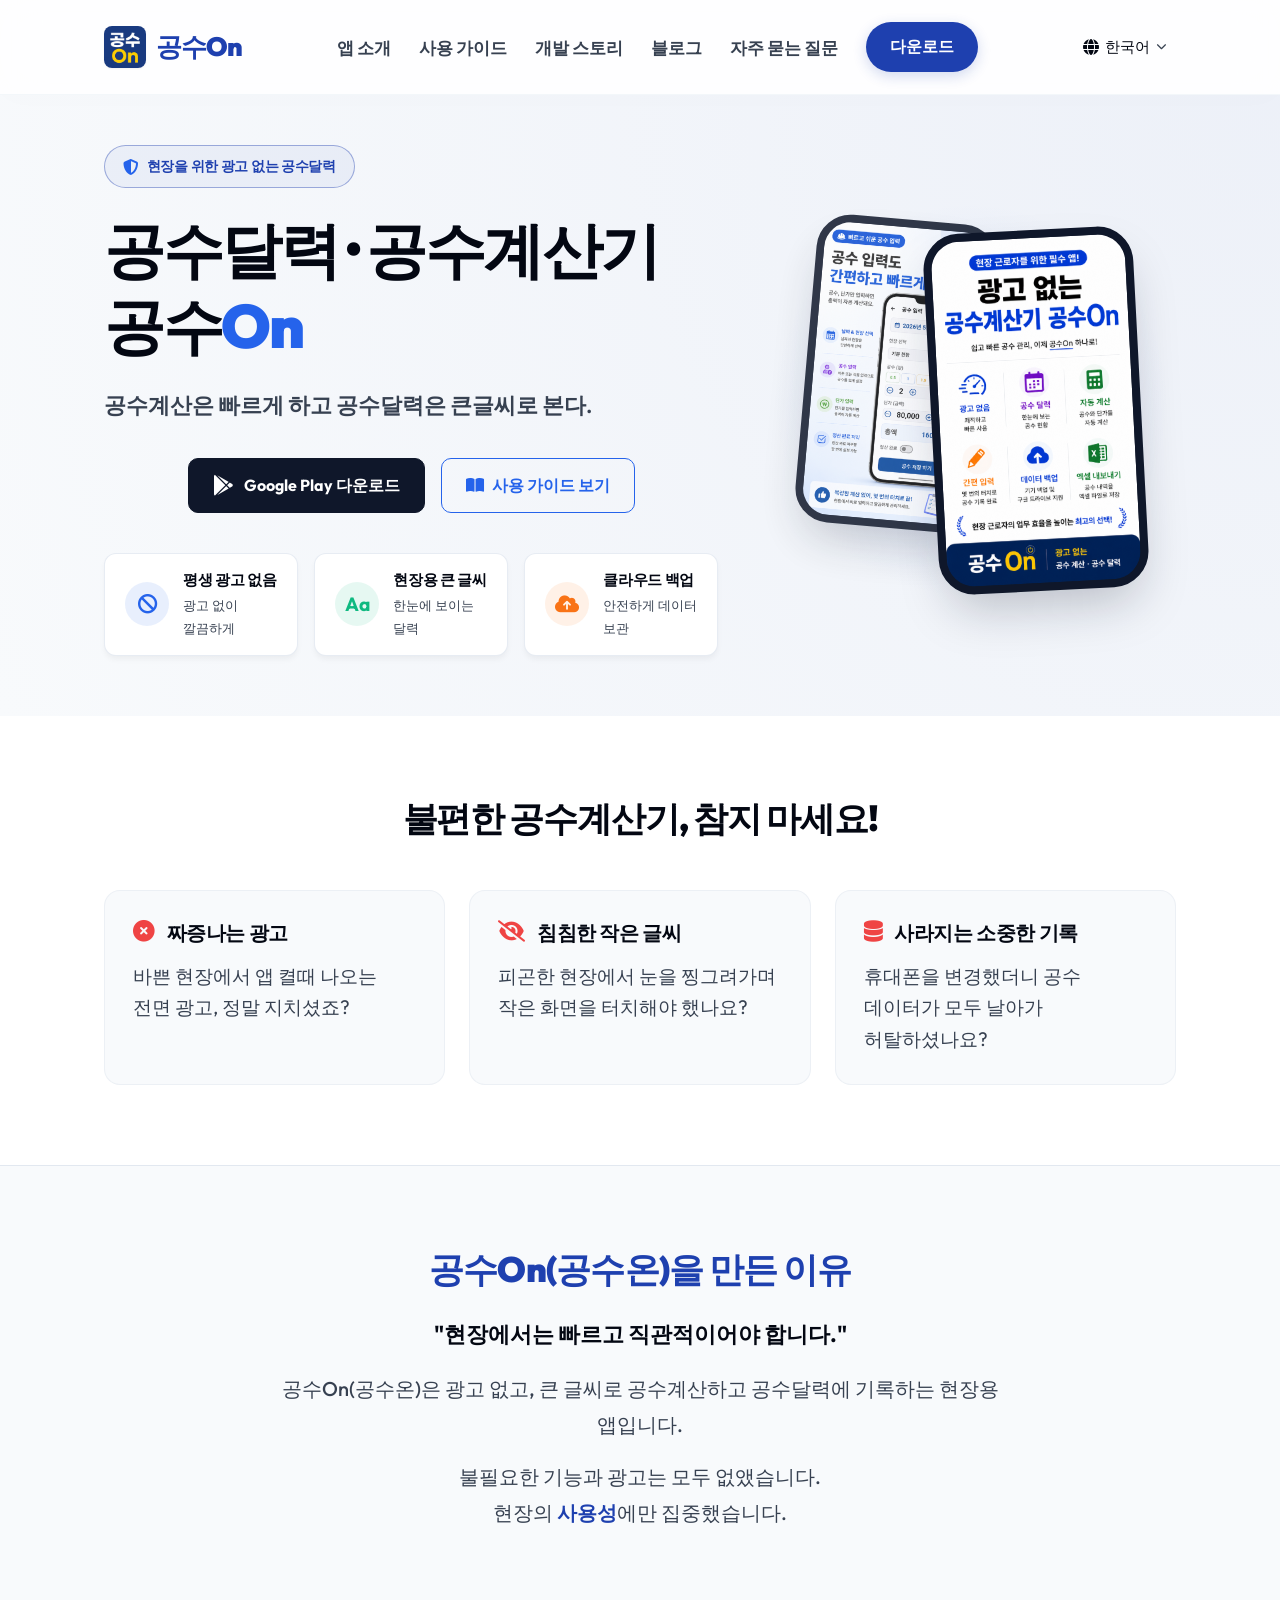
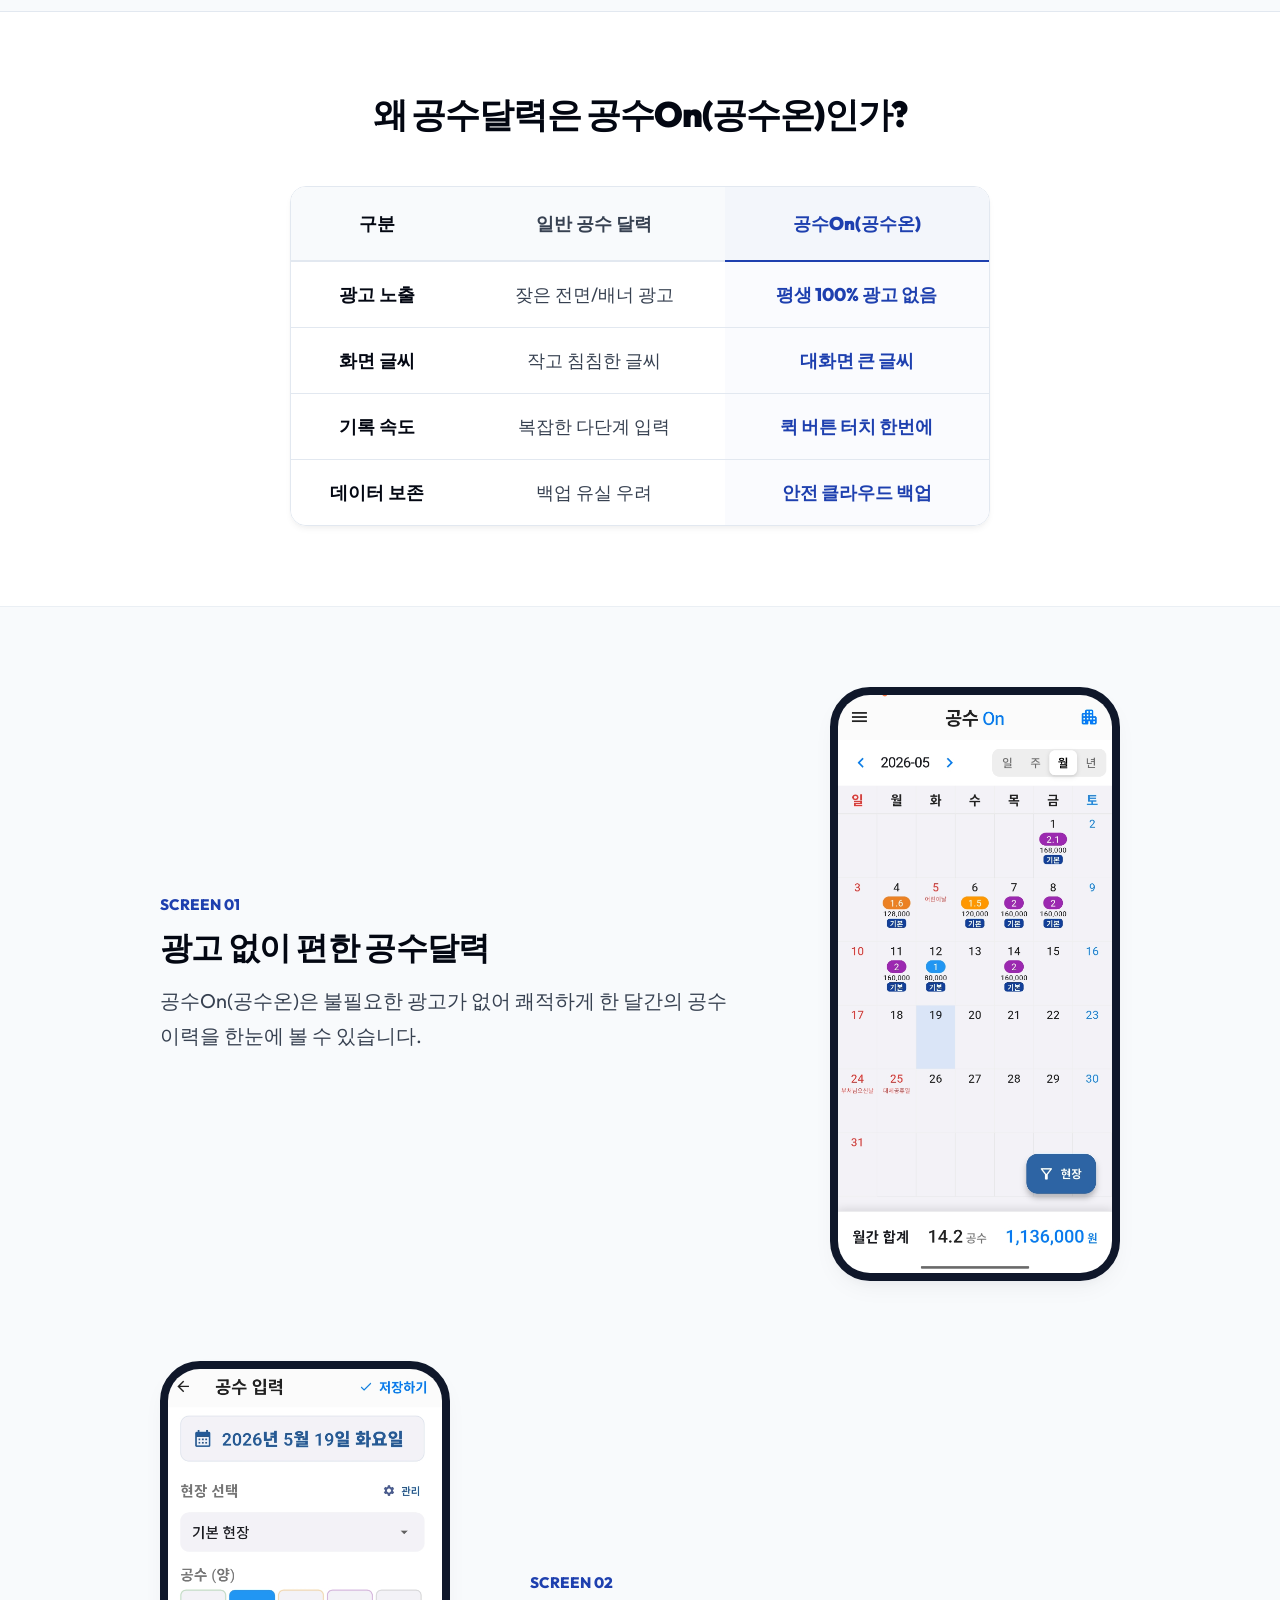
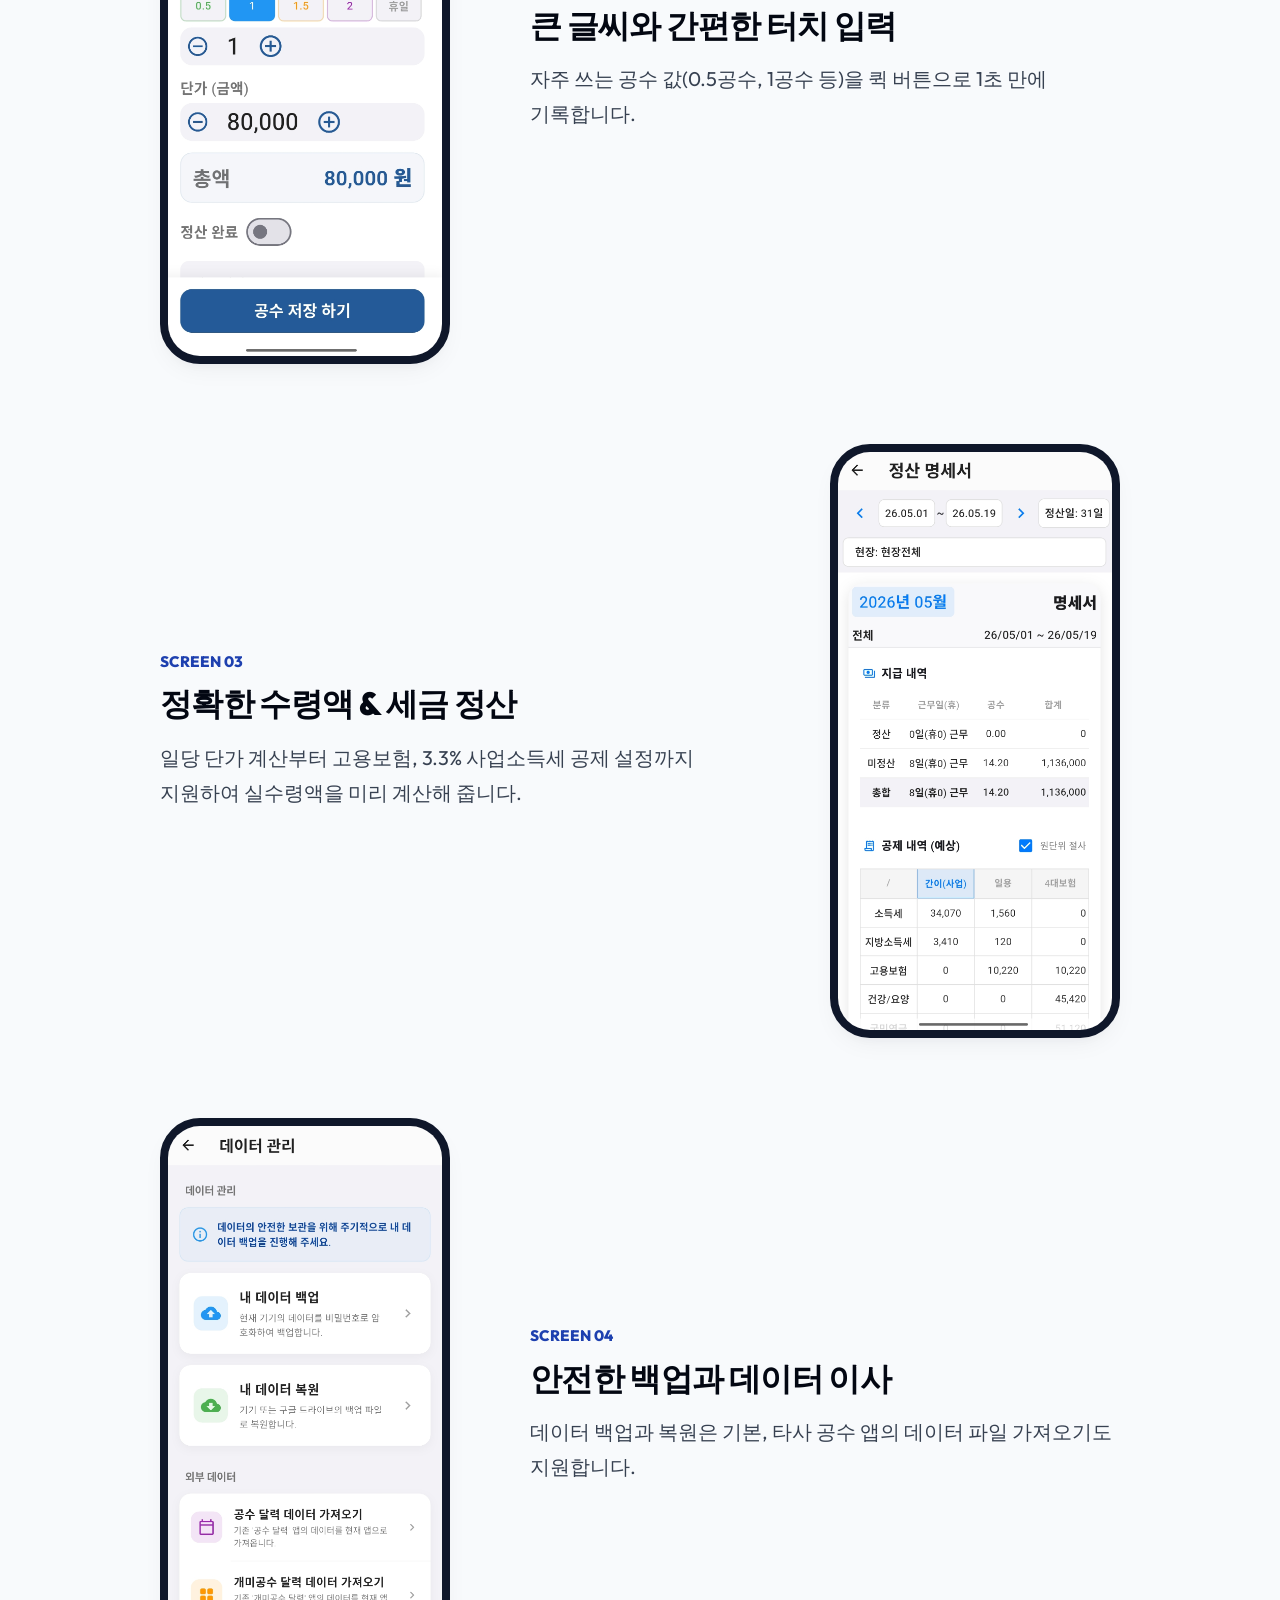
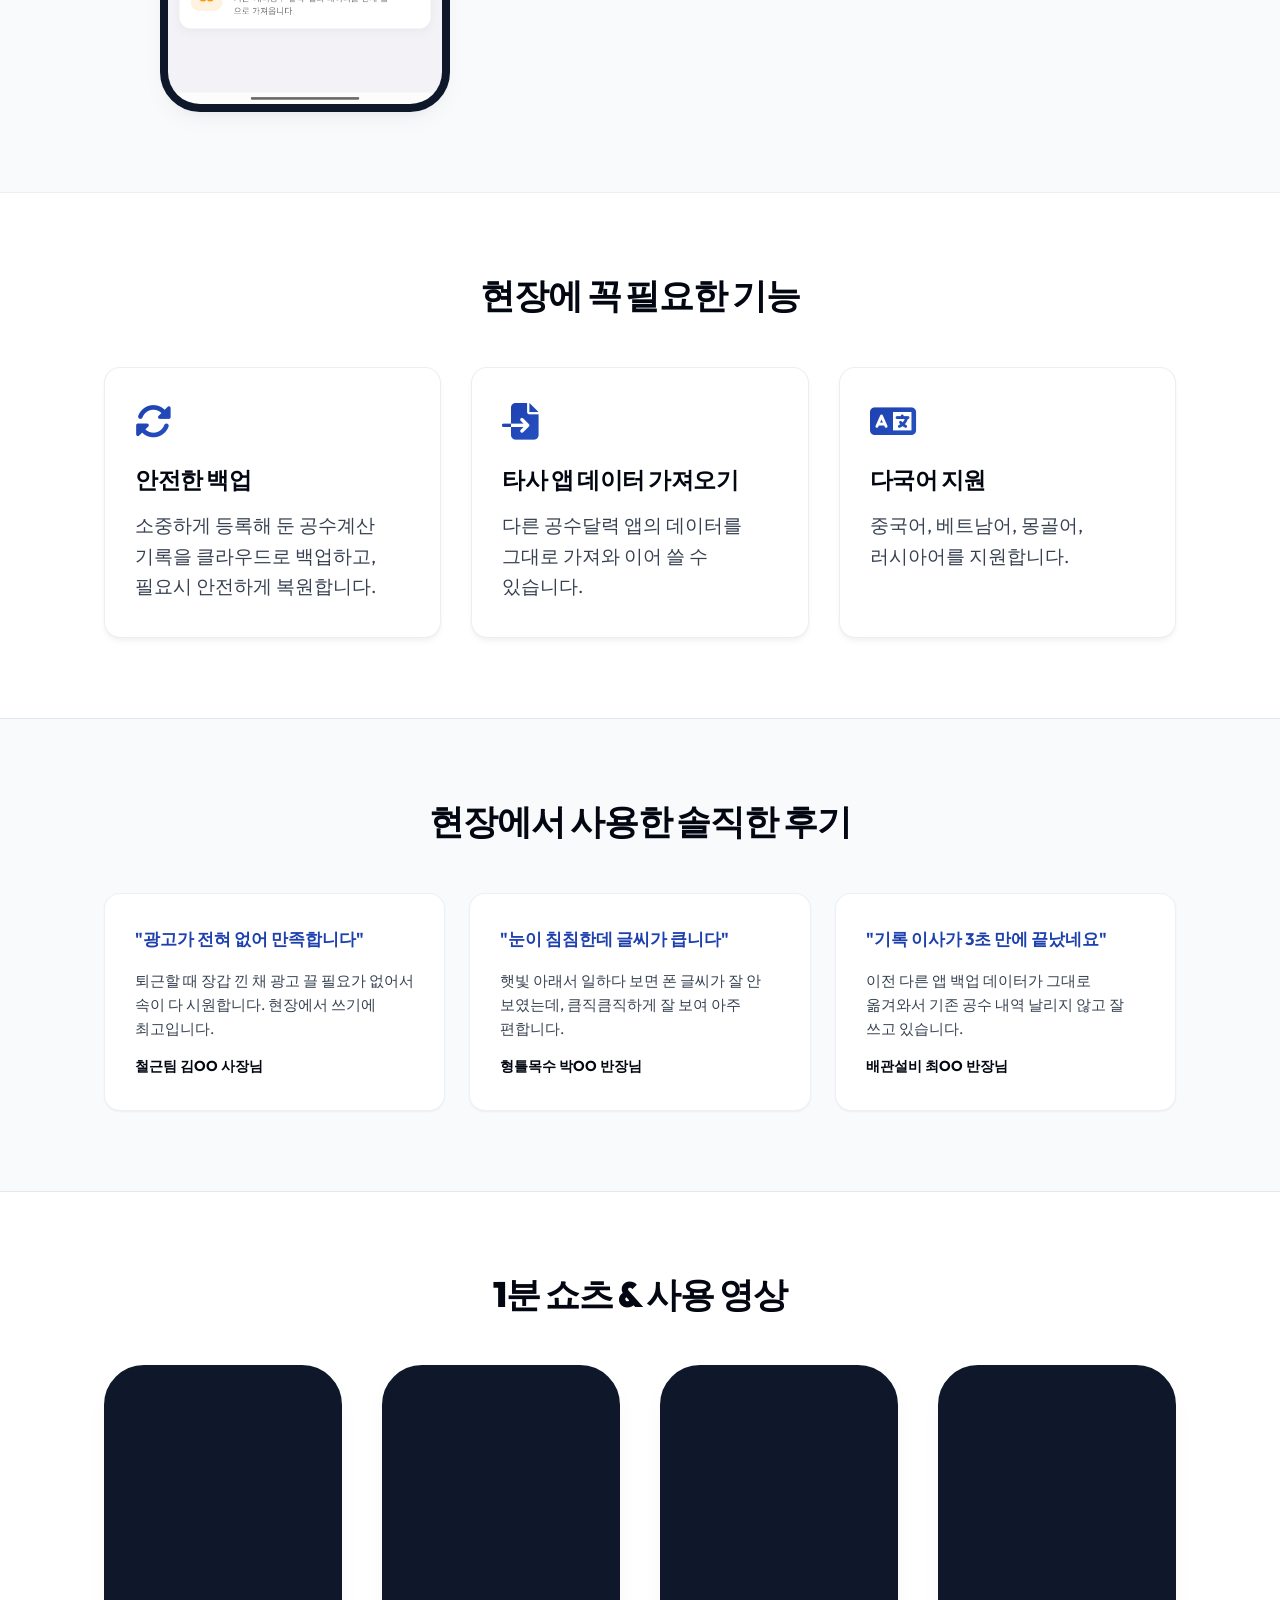
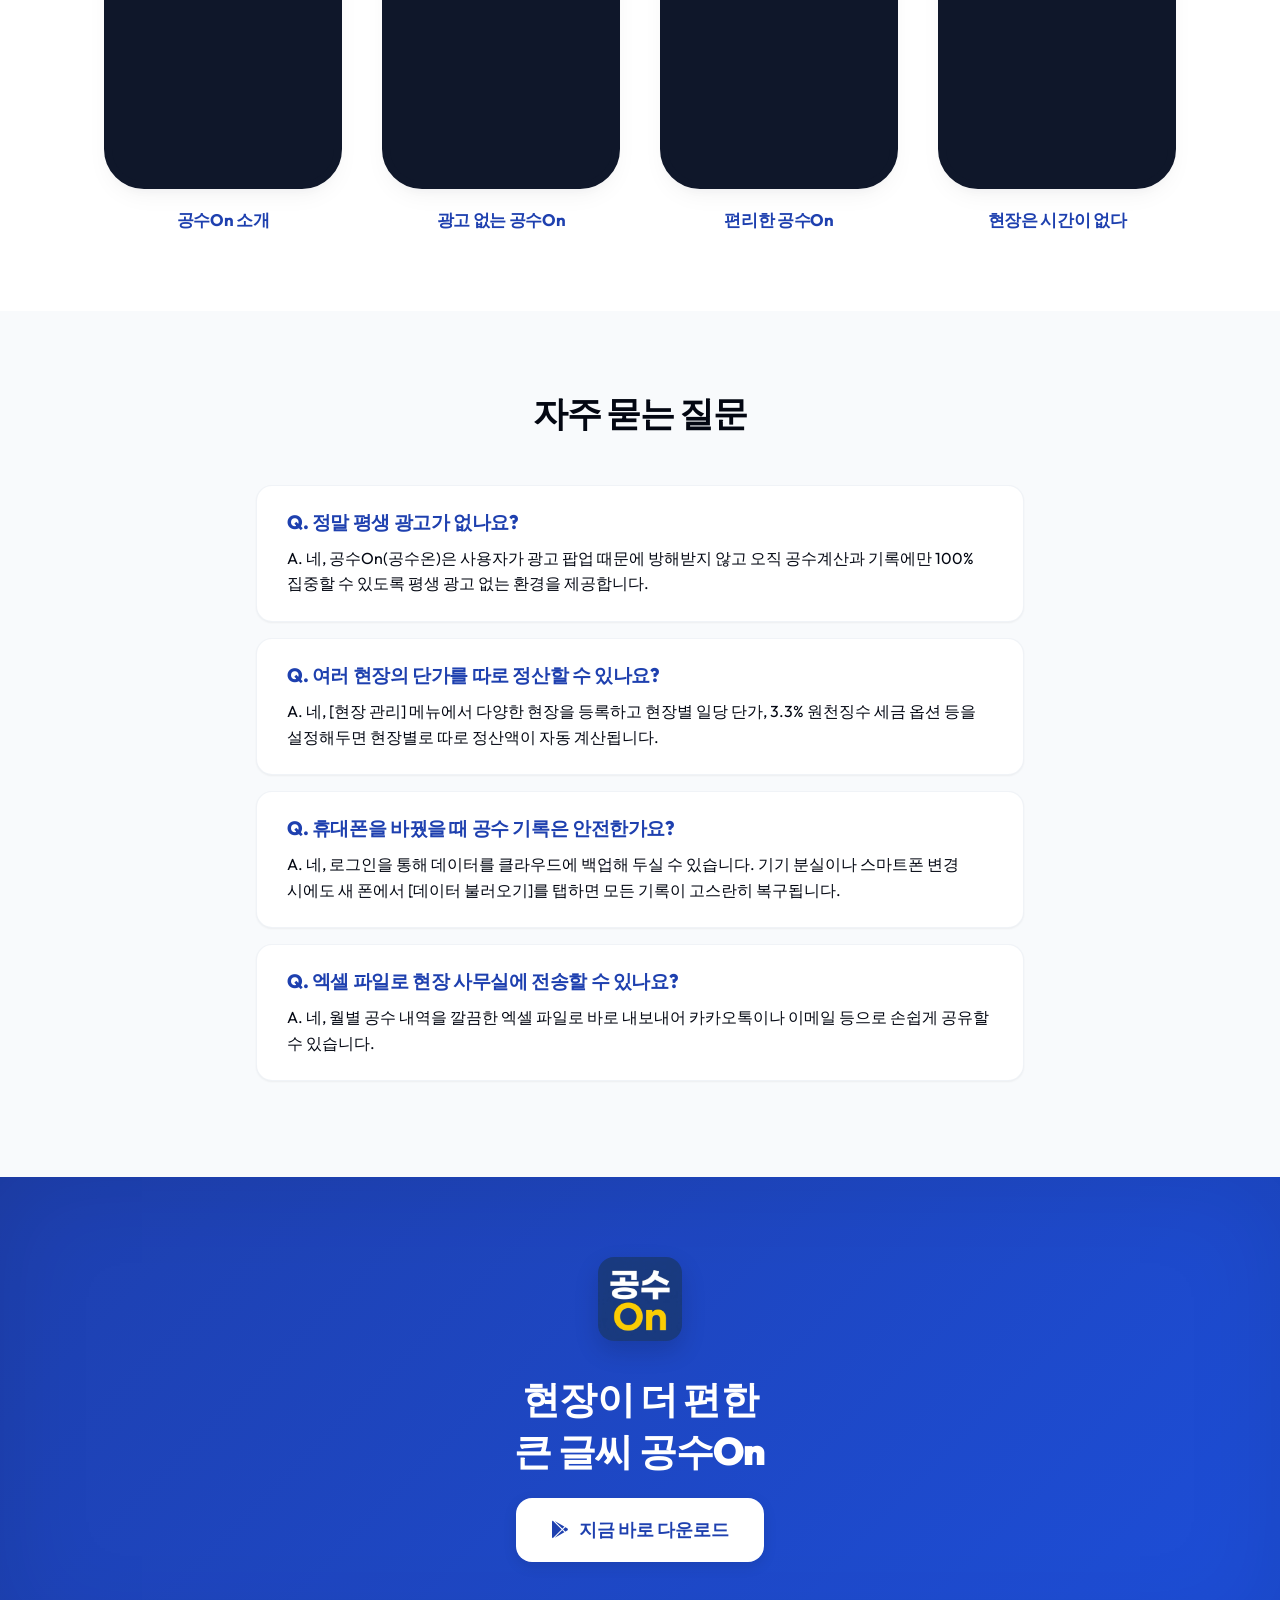
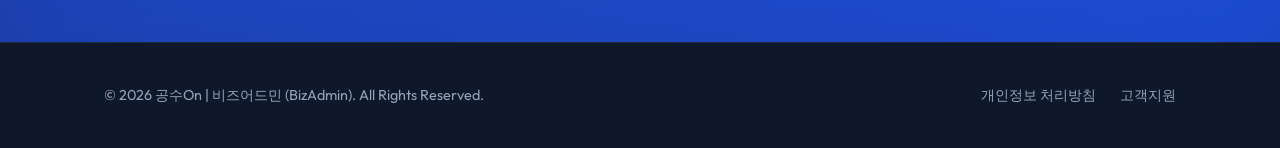
==== commit acf413fa: "style: 모든 서브페이지 및 메인페이지에 모던 스토어 다운로드 버튼(Style A) 적용 완료" ====
--- a/index.html
+++ b/index.html
@@ -817,12 +817,8 @@
                         <p class="hero-desc">공수계산은 빠르게 하고 공수달력은 큰글씨로 본다.</p>
                         <div class="download-btns">
                             <a href="https://play.google.com/store/apps/details?id=kr.co.bizadmin.gongsuon"
-                                class="btn-playstore">
-                                <i class="fab fa-google-play"></i>
-                                <span class="btn-text-wrapper">
-                                    <span class="btn-subtext">Google Play에서</span>
-                                    <span class="btn-maintext">받기</span>
-                                </span>
+                                class="btn-modern-download" target="_blank" rel="noopener noreferrer">
+                                <i class="fab fa-google-play"></i> <span>Google Play 다운로드</span>
                             </a>
                             <a href="guide.html" class="btn-guide-outline">
                                 <i class="fas fa-book-open"></i> 사용 가이드 보기
--- a/assets/css/style.css
+++ b/assets/css/style.css
@@ -425,6 +425,32 @@
     border: 1px solid #000;
 }
 
+.btn-modern-download {
+    display: inline-flex;
+    align-items: center;
+    justify-content: center;
+    background-color: #0f172a;
+    color: #fff;
+    padding: 12px 24px;
+    border-radius: 10px;
+    text-decoration: none;
+    font-weight: 700;
+    transition: var(--transition-smooth);
+    gap: 10px;
+    border: 1.5px solid #0f172a;
+}
+
+.btn-modern-download:hover {
+    background-color: #2563eb;
+    border-color: #2563eb;
+    transform: translateY(-2px);
+    box-shadow: 0 10px 15px -3px rgba(37, 99, 235, 0.3);
+}
+
+.btn-modern-download i {
+    font-size: 1.3rem;
+}
+
 .btn-playstore:hover {
     background-color: #222;
     transform: translateY(-2px);
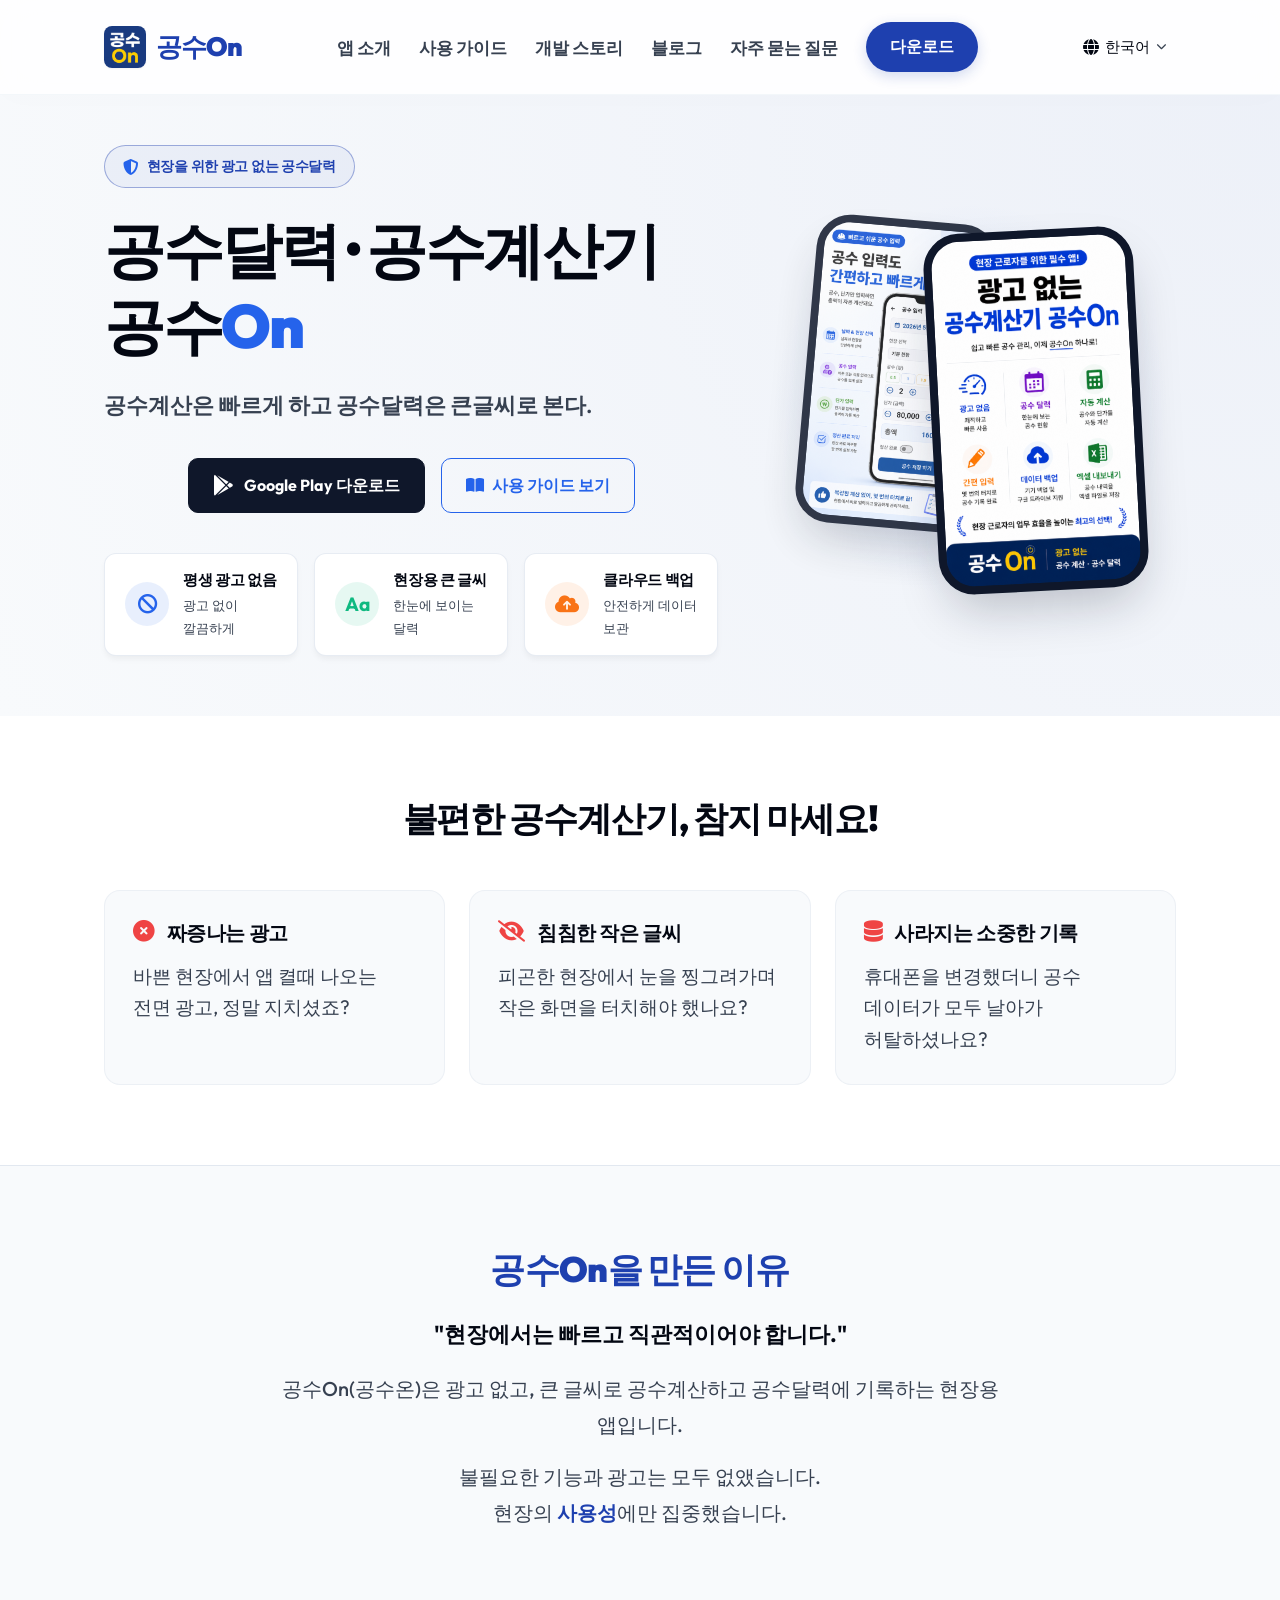
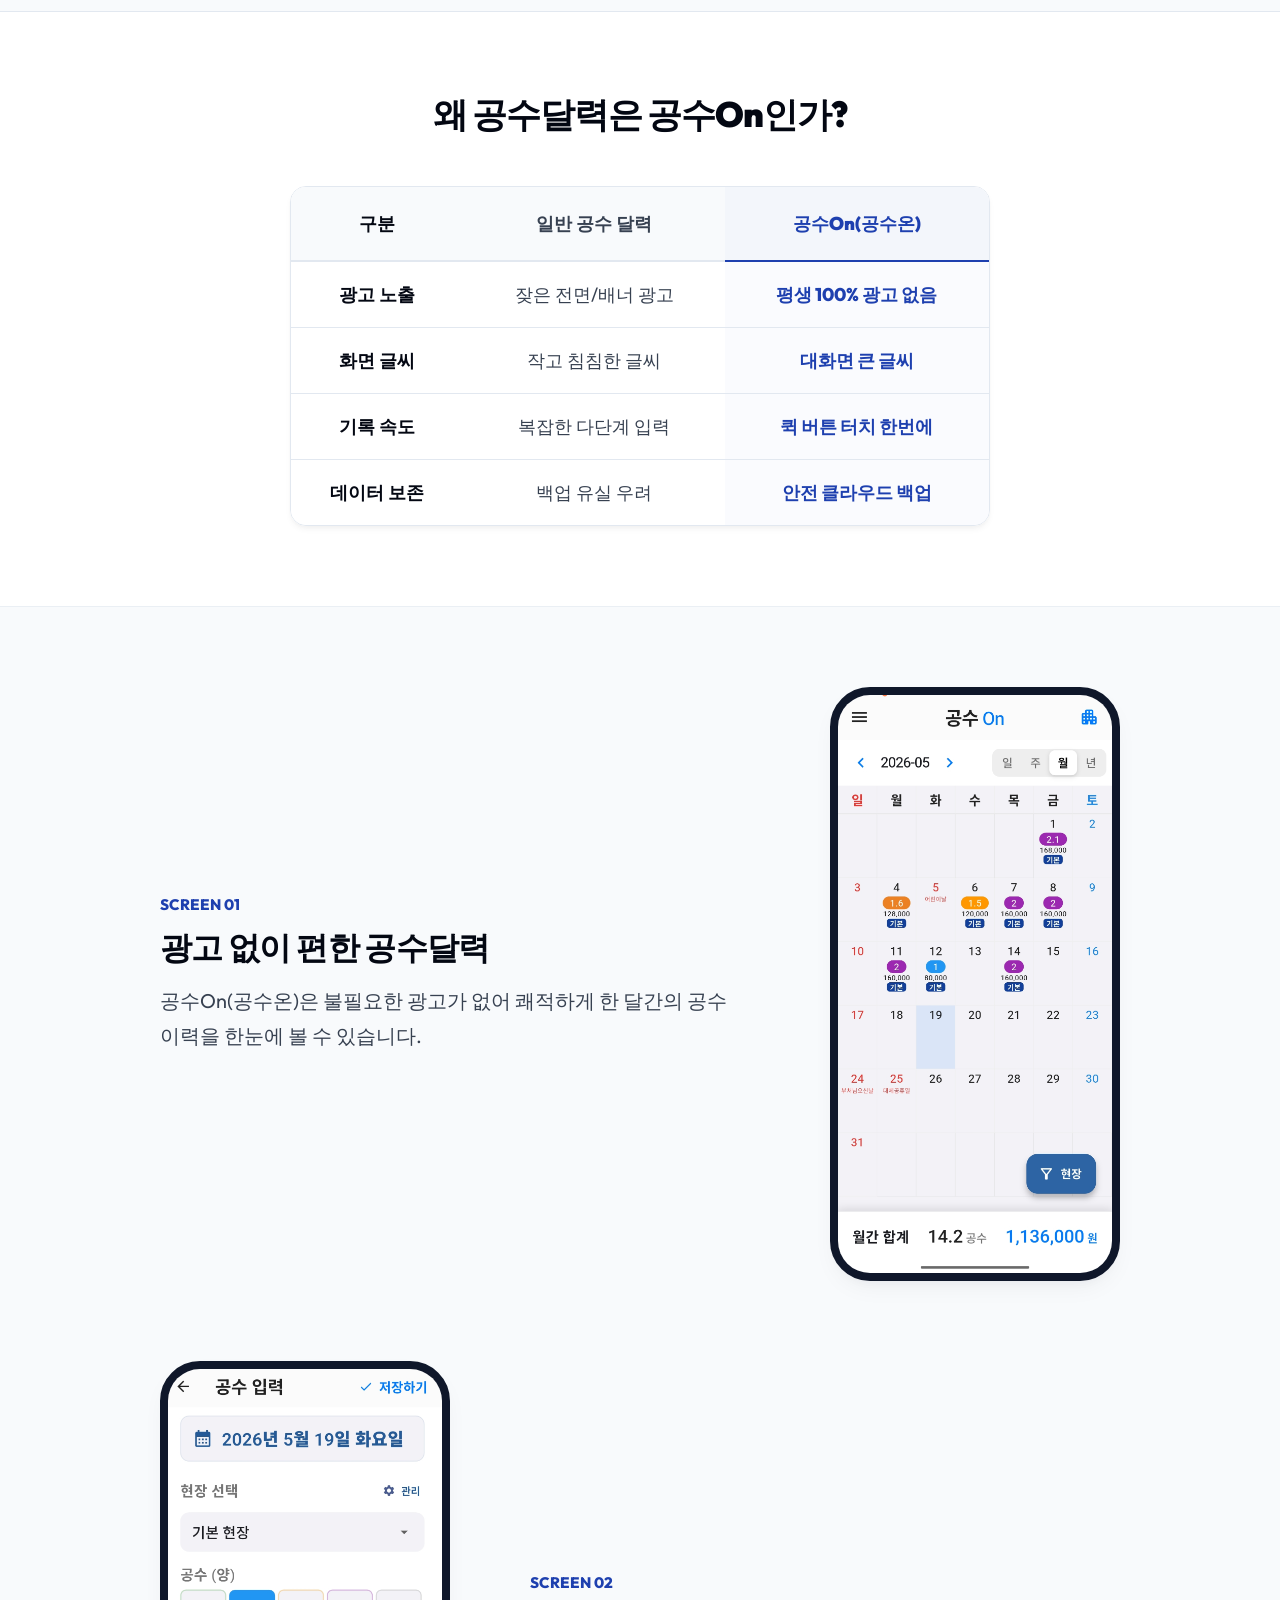
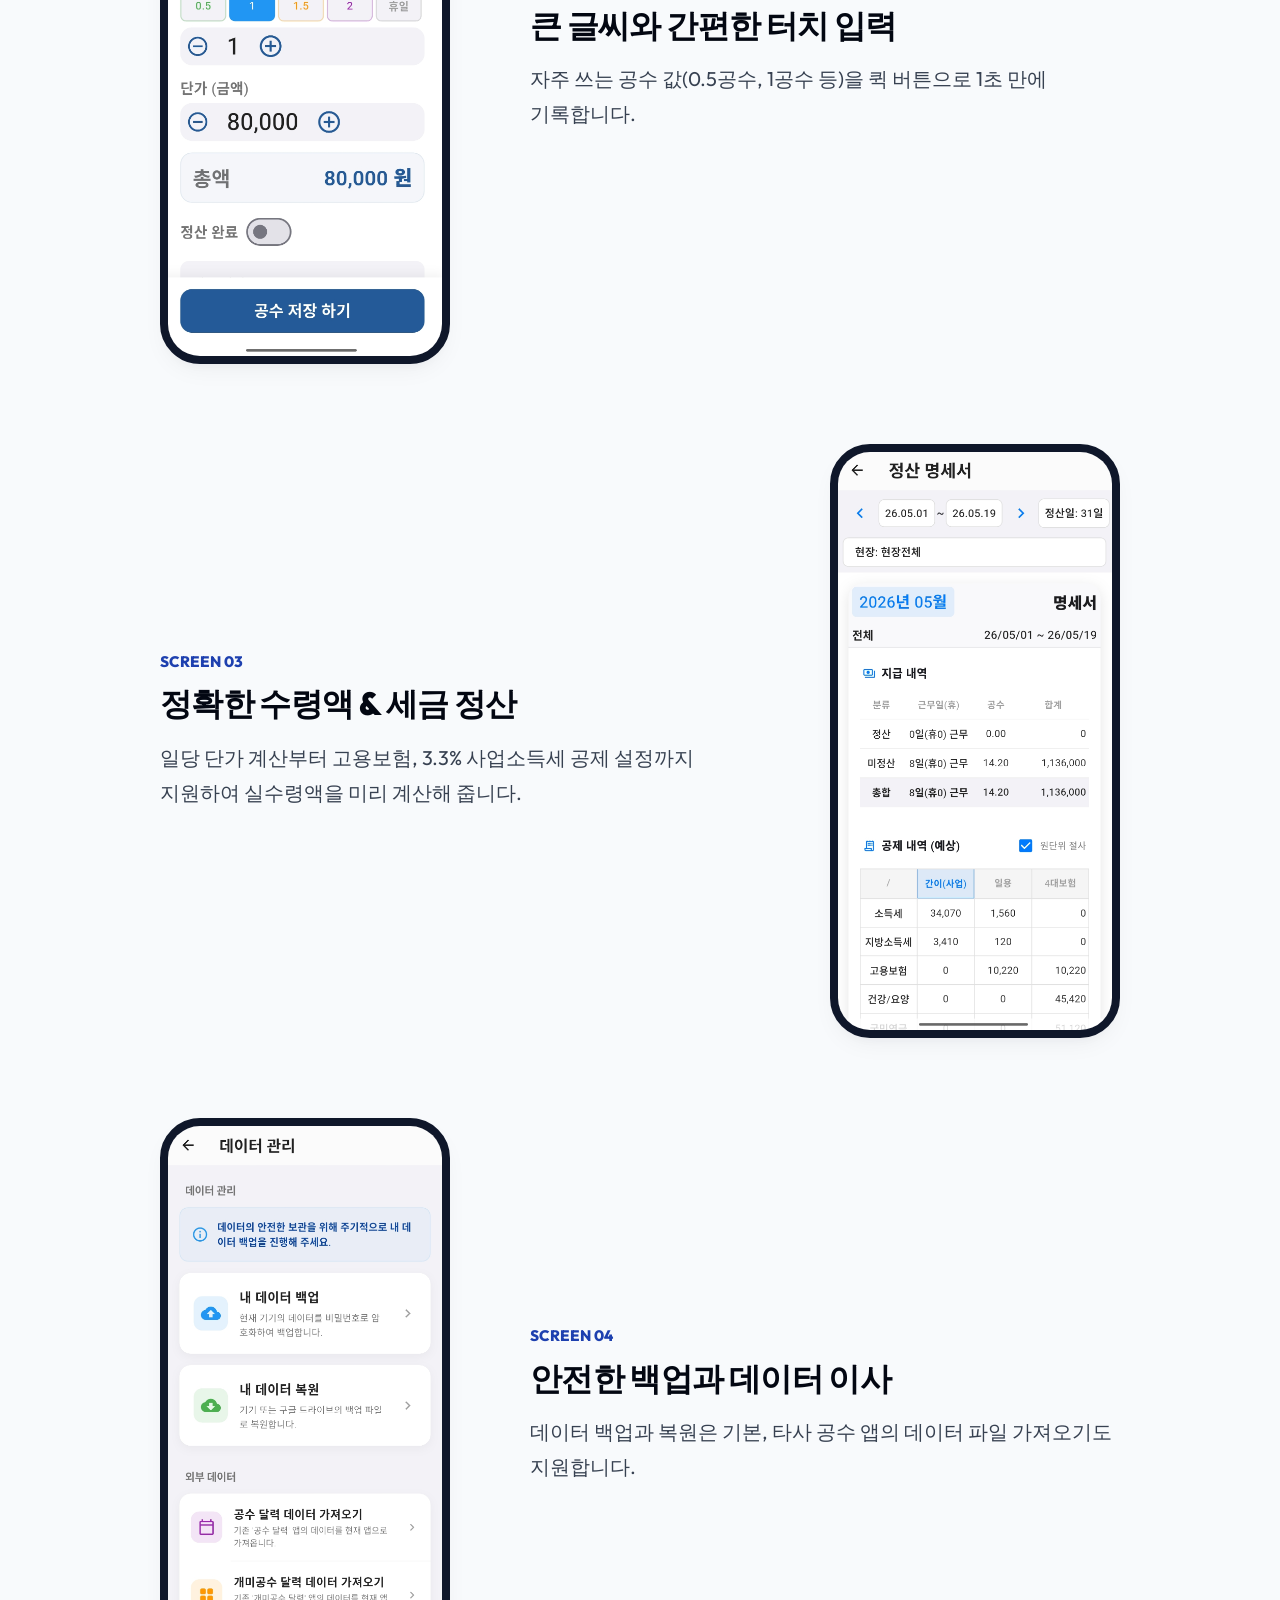
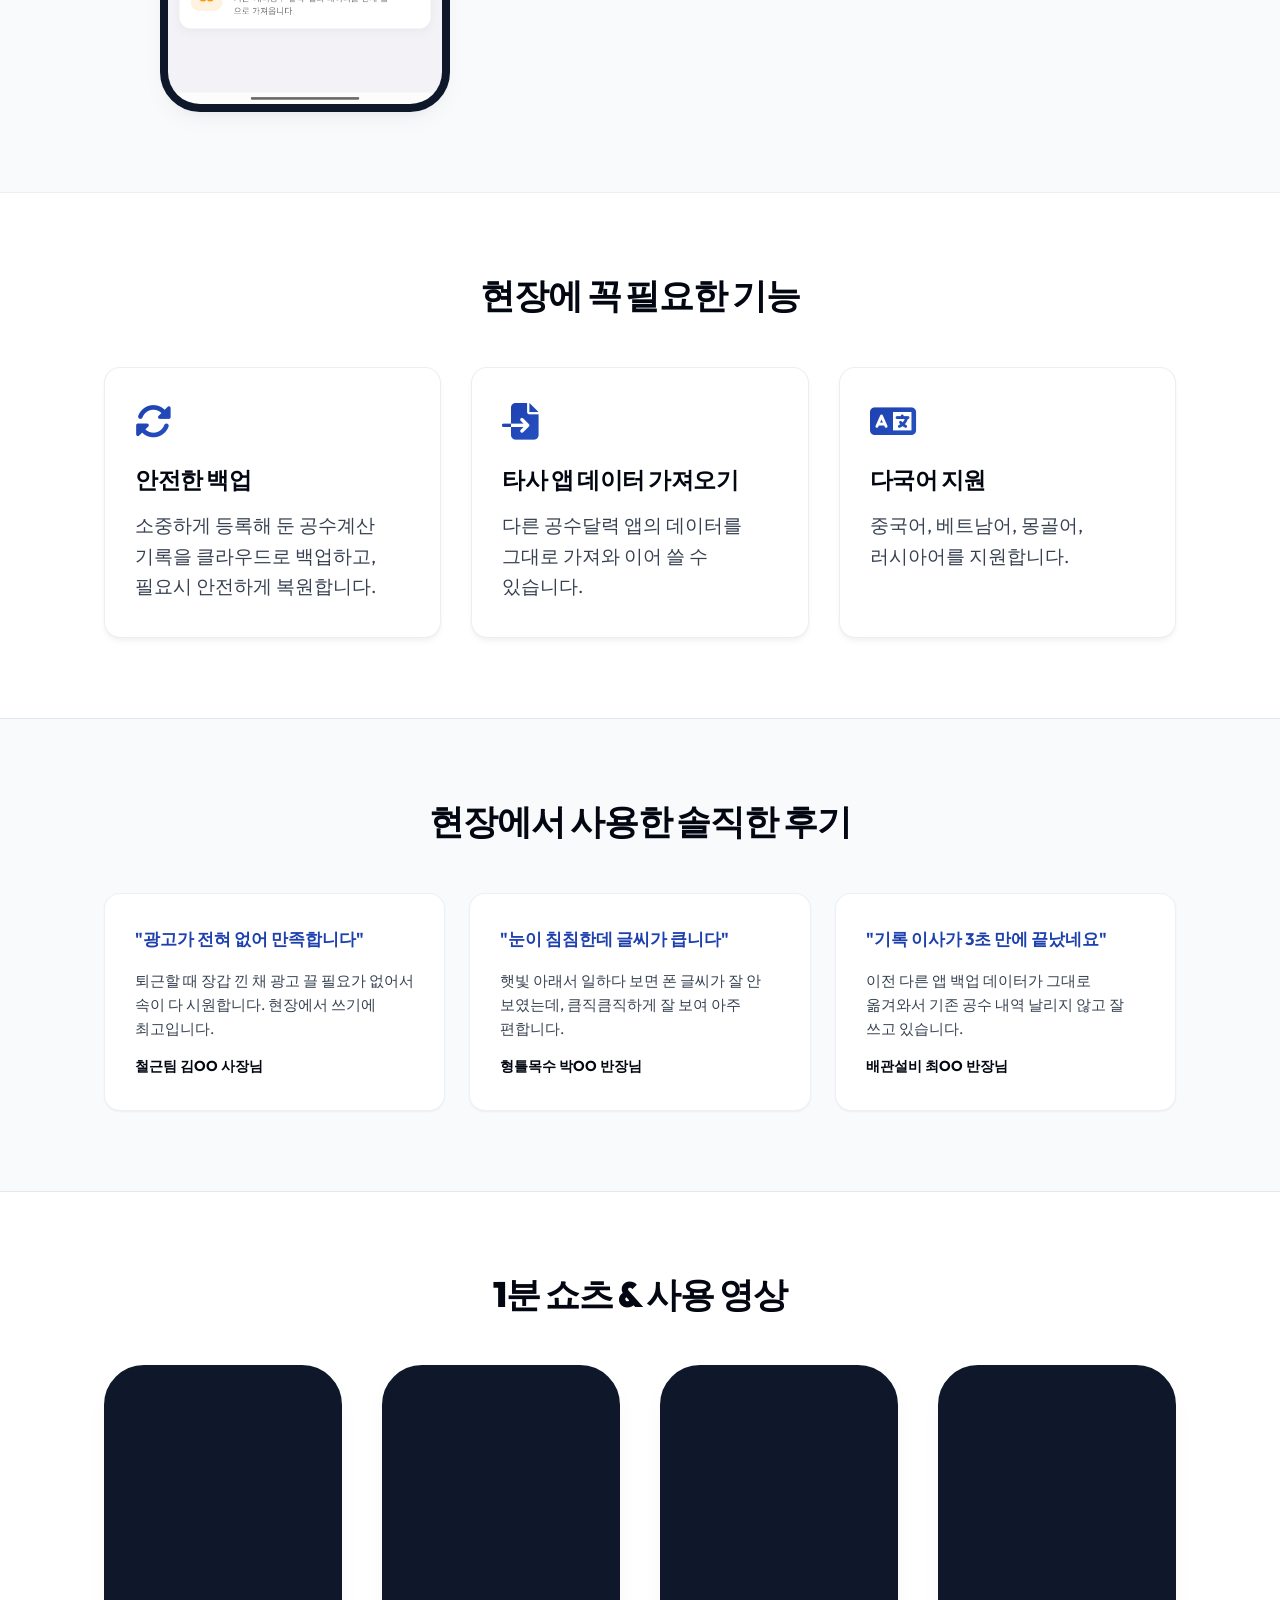
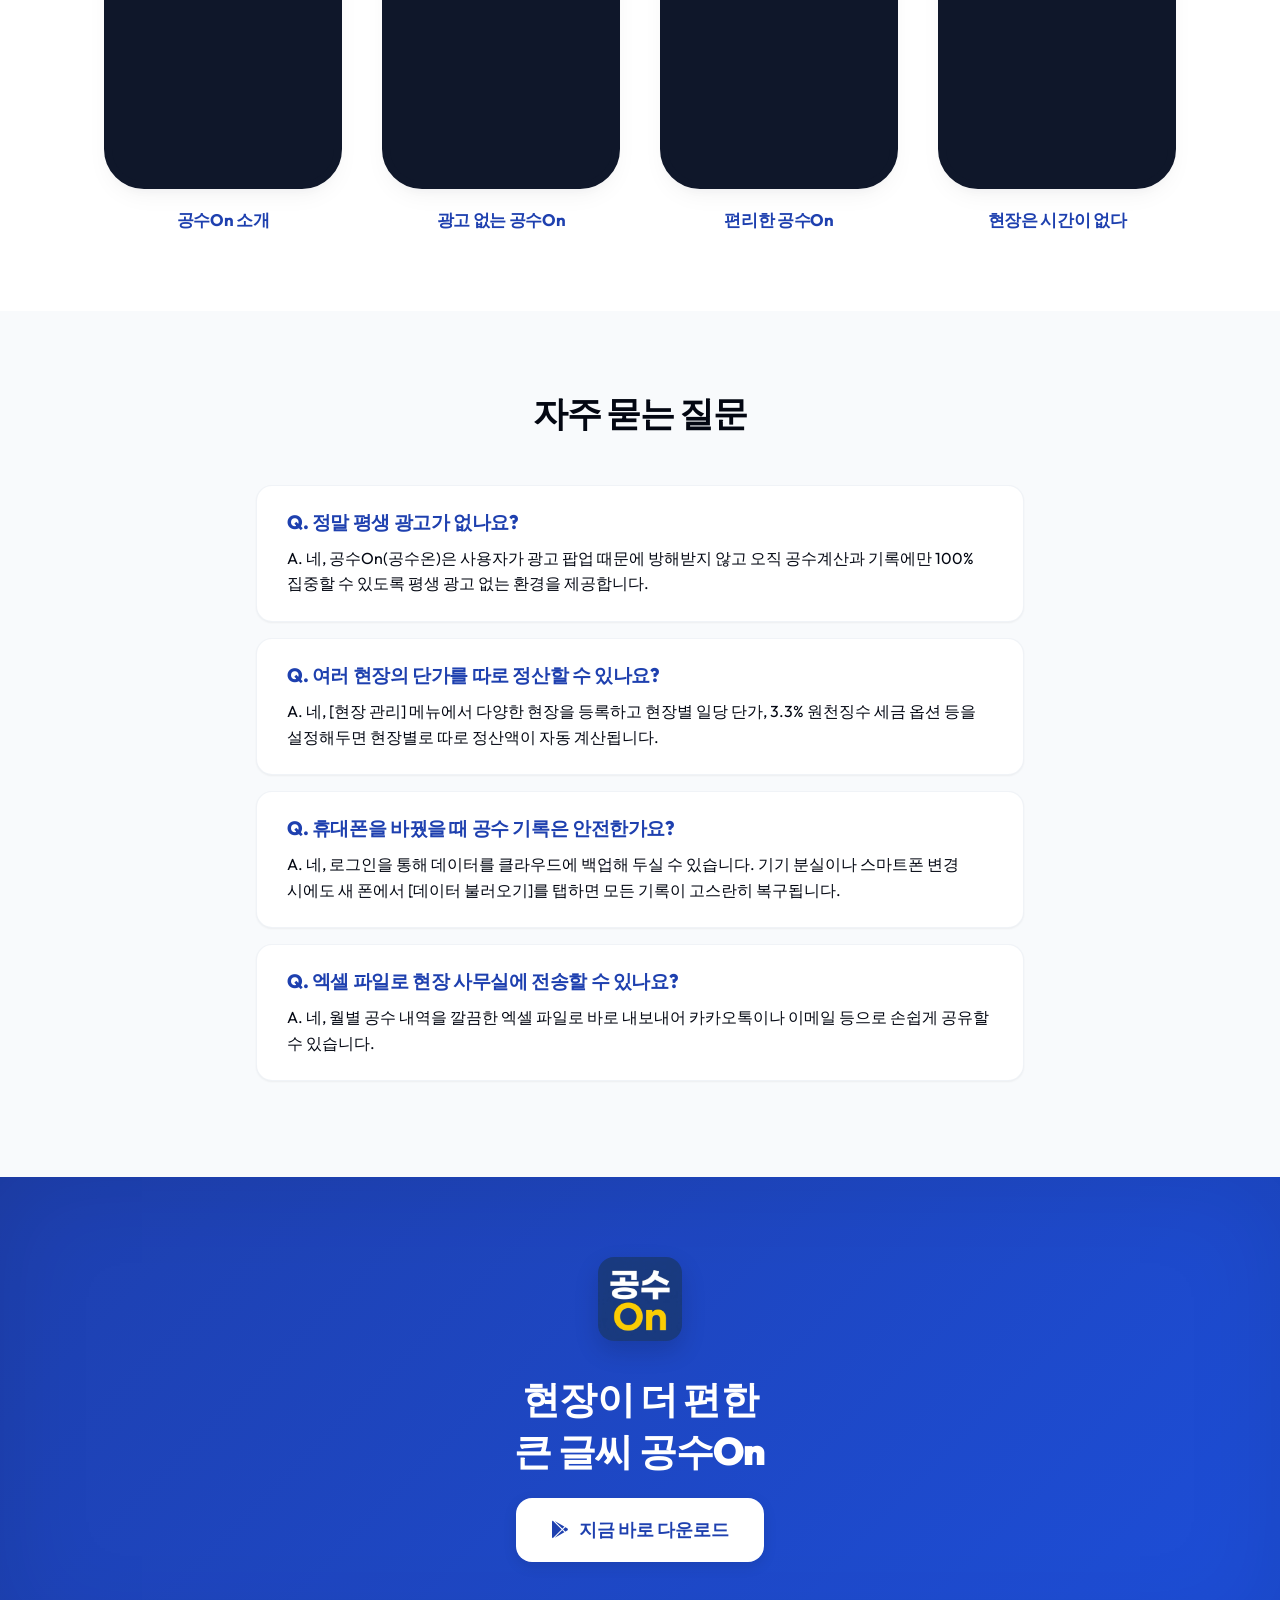
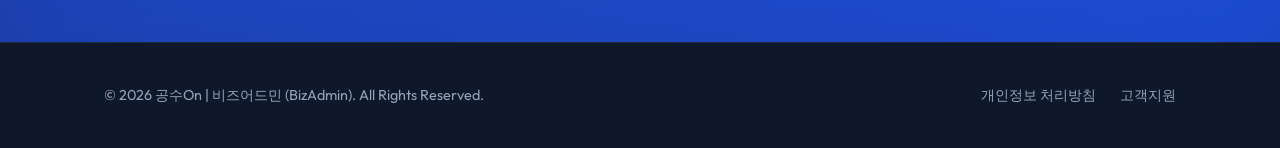
==== commit b4061ef8: "브랜드명 수정" ====
--- a/index.html
+++ b/index.html
@@ -894,7 +894,7 @@
         <section
             style="background-color: var(--bg-light); color: var(--text-dark); padding: 80px 0; text-align: center; border-top: 1px solid var(--border-color); border-bottom: 1px solid var(--border-color);">
             <div class="container" style="max-width: 800px;">
-                <h2 style="font-size: 2.2rem; font-weight: 900; margin-bottom: 24px; color: var(--primary);">공수On(공수온)을
+                <h2 style="font-size: 2.2rem; font-weight: 900; margin-bottom: 24px; color: var(--primary);">공수On을
                     만든
                     이유</h2>
                 <p
@@ -915,7 +915,7 @@
         <!-- Comparison Table -->
         <section class="comparison" style="padding: 80px 0; background-color: #fff;">
             <div class="container">
-                <h2 class="section-title">왜 공수달력은 공수On(공수온)인가?</h2>
+                <h2 class="section-title">왜 공수달력은 공수On인가?</h2>
                 <div
                     style="max-width: 700px; margin: 0 auto; overflow: hidden; border-radius: var(--radius-md); box-shadow: var(--shadow-md); border: 1px solid var(--border-color);">
                     <table
